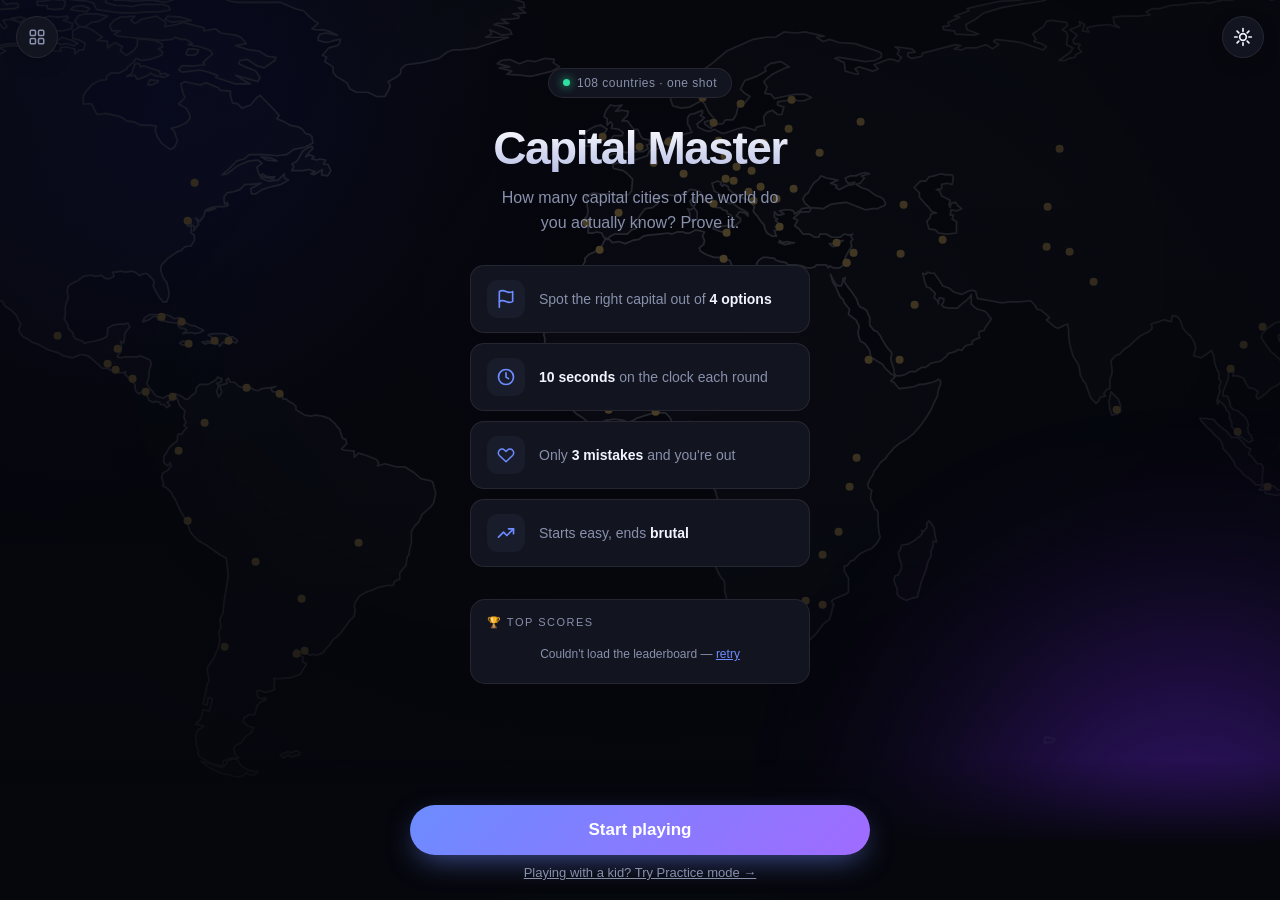
==== capital-master/index.html @ eed0091f "feat(engine): add optional nextItem, roundTime and onAnswer hooks" ====
<!DOCTYPE html>
<html lang="en" data-theme="dark">
<head>
<meta charset="utf-8" />
<meta name="viewport" content="width=device-width, initial-scale=1" />
<title>Capital Master — how many capitals do you know?</title>
<script>
  !function(t,e){var o,n,p,r;e.__SV||(window.posthog=e,e._i=[],e.init=function(i,s,a){function g(t,e){var o=e.split(".");2==o.length&&(t=t[o[0]],e=o[1]),t[e]=function(){t.uid=t.uid||[],t.uid.push([e].concat(Array.prototype.slice.call(arguments,0)))}}(p=t.createElement("script")).type="text/javascript",p.crossOrigin="anonymous",p.async=!0,p.src=s.api_host.replace(".i.posthog.com","-assets.i.posthog.com")+"/static/array.js",(r=t.getElementsByTagName("script")[0]).parentNode.insertBefore(p,r);var u=e;for(void 0!==a?u=e[a]=[]:a="posthog",u.people=u.people||[],u.toString=function(t){var e="posthog";return"posthog"!==a&&(e+="."+a),t||(e+=" (stub)"),e},u.people.toString=function(){return u.toString(1)+".people (stub)"},o="init capture register register_once register_for_session unregister unregister_for_session getFeatureFlag getFeatureFlagPayload isFeatureEnabled reloadFeatureFlags updateEarlyAccessFeatureEnrollment getEarlyAccessFeatures on onFeatureFlags onSurveysLoaded onSessionId getSurveys getActiveMatchingSurveys renderSurvey canRenderSurvey identify createPersonProfile group resetGroups setPersonProperties setPersonPropertiesForFlags resetPersonPropertiesForFlags setGroupPropertiesForFlags resetGroupPropertiesForFlags reset get_distinct_id getGroups get_session_id get_session_replay_url alias set_config startSessionRecording stopSessionRecording sessionRecordingStarted captureException loadToolbar get_property getSurveyResponse".split(" "),n=0;n<o.length;n++)g(u,o[n]);e._i.push([i,s,a])},e.__SV=1)}(document,window.posthog||[]);
  const isProdHost = location.hostname === 'vitoraa.github.io' && location.pathname.startsWith('/flag-master/capital-master/');
  if (isProdHost) {
    posthog.init('phc_HmmUlFmsobnkDBi3HhWQdG4D5137kLdSyTomkppw9Ic', { api_host: 'https://eu.i.posthog.com', person_profiles: 'identified_only' });
  }
</script>
<style>  :root {
    --bg: #06070d;
    --surface: #12141f;
    --surface-2: #191c2b;
    --line: rgba(255,255,255,.08);
    --accent: #6c8cff;
    --accent-2: #a06bff;
    --good: #2fe0a0;
    --bad: #ff5470;
    --gold: #ffd166;
    --text: #f2f4ff;
    --muted: #8890ac;
    --radius: 20px;
  }
  :root[data-theme="light"] {
    --bg: #eef1f8;
    --surface: #ffffff;
    --surface-2: #e7ebf5;
    --line: rgba(20,30,60,.12);
    --good: #12b886;
    --bad: #e5384f;
    --gold: #c58a00;
    --text: #171a2b;
    --muted: #5c6480;
  }

  * { margin: 0; padding: 0; box-sizing: border-box; -webkit-tap-highlight-color: transparent; }
  html, body { min-height: 100%; }
  body {
    background: var(--bg);
    color: var(--text);
    font-family: "Space Grotesk", -apple-system, BlinkMacSystemFont, "Segoe UI", Roboto, Helvetica, Arial, sans-serif;
    display: flex; align-items: center; justify-content: center;
    min-height: 100vh;
    min-height: 100dvh;
    padding: 20px;
    position: relative;
    overflow-x: hidden;
  }
  /* ambient background glow */
  body::before, body::after {
    content: ""; position: fixed; border-radius: 50%;
    filter: blur(120px); opacity: .5; z-index: 0; pointer-events: none;
  }
  body::before { width: 480px; height: 480px; background: #2a3aff; top: -180px; left: -120px; }
  body::after  { width: 420px; height: 420px; background: #7a2aff; bottom: -160px; right: -120px; opacity: .4; }

  #flag-bg { position: fixed; inset: -6%; z-index: 0; overflow: hidden; pointer-events: none; }

  #app { width: 100%; max-width: 500px; position: relative; z-index: 1; }
  svg { display: block; }

  /* ---------- theme toggle ---------- */
  .theme-toggle {
    position: fixed; top: 16px; right: 16px; z-index: 30;
    width: 42px; height: 42px; border-radius: 50%;
    display: grid; place-items: center; cursor: pointer;
    background: var(--surface); border: 1px solid var(--line); color: var(--text);
    box-shadow: 0 6px 20px -8px rgba(0,0,0,.5);
    transition: transform .15s ease, background .15s;
  }
  .theme-toggle:hover { transform: translateY(-2px) rotate(-12deg); }

  /* ---------- arcade menu (more games) ---------- */
  .arcade-trigger {
    position: fixed; top: 16px; left: 16px; z-index: 30;
    width: 42px; height: 42px; border-radius: 50%;
    display: grid; place-items: center; cursor: pointer;
    background: var(--surface); border: 1px solid var(--line); color: var(--muted);
    box-shadow: 0 6px 20px -8px rgba(0,0,0,.5);
    transition: transform .15s ease, background .15s, color .15s;
  }
  .arcade-trigger:hover { transform: translateY(-2px); color: var(--text); background: var(--surface-2); }
  .arcade-backdrop {
    position: fixed; inset: 0; z-index: 45;
    background: rgba(6,7,13,.55);
    opacity: 0; pointer-events: none; transition: opacity .2s ease;
  }
  .arcade-backdrop.show { opacity: 1; pointer-events: auto; }
  .arcade-sheet {
    position: fixed; left: 0; right: 0; bottom: 0; z-index: 46;
    max-width: 480px; margin: 0 auto;
    background: var(--surface); border: 1px solid var(--line); border-bottom: none;
    border-radius: 20px 20px 0 0;
    padding: 14px 18px calc(20px + env(safe-area-inset-bottom, 0px));
    transform: translateY(100%);
    transition: transform .28s cubic-bezier(.2,.9,.3,1.1);
    box-shadow: 0 -24px 60px -24px rgba(0,0,0,.6);
  }
  .arcade-sheet.show { transform: translateY(0); }
  .arcade-grip { width: 34px; height: 4px; border-radius: 2px; background: var(--line); margin: 0 auto 14px; }
  .arcade-sheet-title { font-size: 11px; text-transform: uppercase; letter-spacing: .06em; color: var(--muted); margin-bottom: 10px; }
  .arcade-card {
    display: flex; align-items: center; gap: 12px; text-decoration: none; color: var(--text);
    background: var(--surface-2); border: 1px solid var(--line); border-radius: 14px;
    padding: 12px 14px; transition: transform .15s ease, border-color .15s;
  }
  .arcade-card:hover { transform: translateY(-1px); border-color: var(--accent); }
  .arcade-card .arcade-ic { flex: none; width: 42px; height: 42px; border-radius: 11px; display: grid; place-items: center; font-size: 19px; color: #fff; }
  .arcade-card-disabled .arcade-ic { background: radial-gradient(circle at 30% 30%, #9aa0a8, #5a6068 70%); }
  .arcade-card .arcade-body { flex: 1; min-width: 0; }
  .arcade-card .arcade-h { font-size: 14px; font-weight: 700; }
  .arcade-card .arcade-s { font-size: 12px; color: var(--muted); margin-top: 1px; }
  .arcade-card .arcade-go { flex: none; font-size: 16px; color: var(--accent-2); }
  .arcade-card + .arcade-card { margin-top: 10px; }
  .arcade-card.arcade-card-disabled { opacity: .55; cursor: default; pointer-events: none; }
  .arcade-feedback-link {
    display: block; width: 100%; margin-top: 16px; padding: 4px 0;
    background: none; border: 0; cursor: pointer; font-family: inherit;
    color: var(--muted); font-size: 13px; text-align: center; text-decoration: underline;
  }
  .arcade-feedback-link:hover { color: var(--text); }
  @media (min-width: 640px) {
    .arcade-sheet {
      left: 50%; right: auto; bottom: auto; top: 50%;
      width: 100%;
      border-radius: 20px; border-bottom: 1px solid var(--line);
      padding: 20px 20px calc(20px + env(safe-area-inset-bottom, 0px));
      transform: translate(-50%, -46%); opacity: 0; pointer-events: none;
      transition: transform .22s ease, opacity .22s ease;
      box-shadow: 0 30px 70px -20px rgba(0,0,0,.5);
    }
    .arcade-sheet.show { transform: translate(-50%, -50%); opacity: 1; pointer-events: auto; }
    .arcade-grip { display: none; }
  }

  /* ---------- quit button (in-game topbar) ---------- */
  .topbar-quit {
    flex: none; width: 34px; height: 34px; border-radius: 50%;
    display: grid; place-items: center; cursor: pointer;
    background: var(--surface); border: 1px solid var(--line); color: var(--muted);
    transition: transform .15s ease, color .15s, background .15s;
  }
  .topbar-quit:hover { color: var(--bad); transform: rotate(90deg); background: var(--surface-2); }

  /* light-mode overrides for hardcoded dark values */
  :root[data-theme="light"] .hero h1 { background-image: linear-gradient(180deg, #12141f, #55608c); }
  :root[data-theme="light"] body::before,
  :root[data-theme="light"] body::after { opacity: .22; }
  :root[data-theme="light"] .toast { color: #04241a; }

  .screen { display: none; }
  .screen.active { display: block; animation: rise .4s cubic-bezier(.2,.8,.2,1); }
  /* margin, not transform: a transform here would make this element the
     containing block for any position:fixed descendant (e.g. .start-cta),
     which would render in the wrong place until the animation finishes. */
  @keyframes rise { from { opacity: 0; margin-top: 14px; } to { opacity: 1; margin-top: 0; } }

  /* game screen: HUD pinned to the top, question + flags centered in the rest */
  #screen-game.active {
    display: flex; flex-direction: column;
    min-height: calc(100vh - 40px);
    min-height: calc(100dvh - 40px);
  }
  #screen-game .question { margin-top: auto; }
  #screen-game .feedback { margin-bottom: auto; }

  /* ---------- buttons ---------- */
  .btn {
    display: inline-flex; align-items: center; justify-content: center; gap: 8px;
    border: 0; cursor: pointer; font-family: inherit;
    background: linear-gradient(135deg, var(--accent), var(--accent-2));
    color: #fff; font-size: 17px; font-weight: 600;
    padding: 15px 40px; border-radius: 999px;
    transition: transform .15s cubic-bezier(.2,.8,.2,1), box-shadow .15s ease, opacity .15s;
    box-shadow: 0 10px 30px -8px rgba(108,140,255,.6);
  }
  .btn:hover { transform: translateY(-2px); box-shadow: 0 16px 40px -8px rgba(108,140,255,.7); }
  .btn:active { transform: translateY(0); }
  .btn.ghost {
    background: var(--surface-2); box-shadow: none;
    border: 1px solid var(--line); color: var(--text); font-weight: 500;
  }
  .btn.ghost:hover { background: #222641; box-shadow: none; }
  :root[data-theme="light"] .btn.ghost:hover { background: #dde1f0; }

  /* ---------- start ---------- */
  .hero { text-align: center; padding: 30px 4px 150px; }
  #screen-start .start-cta, #screen-practice-setup .start-cta {
    position: fixed; left: 50%; bottom: 20px; transform: translateX(-50%);
    width: calc(100% - 40px); max-width: 460px; z-index: 25;
    display: flex; flex-direction: column; align-items: center; gap: 10px;
  }
  #screen-start .start-cta .btn, #screen-practice-setup .start-cta .btn { width: 100%; }
  .practice-link {
    background: none; border: 0; cursor: pointer; font-family: inherit;
    color: var(--muted); font-size: 13px; text-decoration: underline;
  }
  .practice-link:hover { color: var(--text); }
  #screen-start::after, #screen-practice-setup::after {
    content: ""; position: fixed; left: 0; right: 0; bottom: 0; height: 140px;
    background: linear-gradient(180deg, transparent, var(--bg) 60%);
    pointer-events: none; z-index: 24;
  }
  .cfg-list { display: grid; gap: 10px; margin: 0 auto 20px; max-width: 340px; }
  .cfg-row {
    display: flex; align-items: center; justify-content: space-between;
    background: var(--surface); border: 1px solid var(--line); border-radius: 14px;
    padding: 12px 14px; text-align: left;
  }
  .cfg-label { font-size: 14px; font-weight: 600; color: var(--text); }
  .seg { display: flex; background: var(--surface-2); border-radius: 999px; padding: 3px; gap: 2px; }
  .seg-btn {
    border: 0; background: none; padding: 7px 12px; border-radius: 999px;
    font-size: 12px; font-weight: 600; color: var(--muted); cursor: pointer; font-family: inherit;
    transition: background .15s, color .15s;
  }
  .seg-btn.active { background: var(--accent); color: #fff; }
  .practice-note {
    font-size: 12px; color: var(--muted); background: var(--surface-2);
    border-radius: 12px; padding: 10px 14px; margin: 0 auto 22px; max-width: 340px; text-align: center;
  }
  .new-best-badge {
    display: inline-block; font-size: 13px; font-weight: 800; color: #3a2200;
    background: linear-gradient(135deg, var(--gold), #ffb020);
    border-radius: 999px; padding: 8px 18px; margin: 4px 0 18px;
    box-shadow: 0 10px 26px -8px rgba(255,209,102,.6);
  }
  .badge {
    display: inline-flex; align-items: center; gap: 7px;
    background: var(--surface); border: 1px solid var(--line);
    color: var(--muted); font-size: 12px; font-weight: 500; letter-spacing: .5px;
    padding: 7px 14px; border-radius: 999px; margin-bottom: 26px;
  }
  .badge .dot { width: 7px; height: 7px; border-radius: 50%; background: var(--good); box-shadow: 0 0 10px var(--good); }
  .hero h1 {
    font-size: 46px; line-height: 1.05; letter-spacing: -1.5px; font-weight: 700;
    background: linear-gradient(180deg, #fff, #b9c0e6);
    -webkit-background-clip: text; background-clip: text; -webkit-text-fill-color: transparent;
  }
  .hero .tag { color: var(--muted); font-size: 16px; margin: 14px auto 30px; max-width: 300px; line-height: 1.55; }
  .personal-best {
    display: inline-block; background: var(--surface); border: 1px solid var(--line);
    color: var(--muted); font-size: 13px; padding: 8px 16px; border-radius: 999px;
    margin: -14px 0 26px;
  }
  .personal-best b { color: var(--gold); font-variant-numeric: tabular-nums; }
  .rules { display: grid; gap: 10px; margin: 0 auto 32px; max-width: 340px; }
  .rule {
    display: flex; align-items: center; gap: 14px; text-align: left;
    background: var(--surface); border: 1px solid var(--line);
    border-radius: 14px; padding: 14px 16px;
  }
  .rule .ic {
    flex: none; width: 38px; height: 38px; border-radius: 11px;
    display: grid; place-items: center; background: var(--surface-2); color: var(--accent);
  }
  .rule .txt { font-size: 14px; color: var(--muted); line-height: 1.4; }
  .rule .txt b { color: var(--text); font-weight: 600; }

  /* ---------- game ---------- */
  .topbar { display: flex; align-items: center; justify-content: space-between; margin-bottom: 18px; }
  .lives { display: flex; gap: 6px; }
  .lives .heart { color: var(--bad); transition: opacity .35s, transform .35s; }
  .lives .heart.lost { opacity: .18; transform: scale(.8); }
  .lives .heart.lost path { fill: var(--muted); }
  .chip {
    display: inline-flex; align-items: center; gap: 6px;
    background: var(--surface); border: 1px solid var(--line);
    padding: 6px 13px; border-radius: 999px; font-size: 12px; font-weight: 500; color: var(--muted);
  }
  .chip .lvldot { width: 6px; height: 6px; border-radius: 50%; background: var(--accent); }
  .score-cluster { display: flex; align-items: center; gap: 7px; }
  .score-wrap { display: flex; align-items: baseline; gap: 5px; font-variant-numeric: tabular-nums; }
  .score-wrap .num { font-size: 22px; font-weight: 700; color: var(--gold); display: inline-block; }
  .score-wrap .num.bump { animation: scorebump .45s cubic-bezier(.2,1.4,.35,1); }
  @keyframes scorebump {
    0% { transform: scale(1); }
    35% { transform: scale(1.32); color: #ffe38a; }
    100% { transform: scale(1); }
  }
  .score-wrap .lbl { font-size: 11px; color: var(--muted); letter-spacing: 1px; }
  .streak {
    display: none; align-items: center; gap: 2px; align-self: center;
    font-size: 13px; font-weight: 800; color: #ff8a3c;
  }
  .streak .flame { filter: drop-shadow(0 0 5px rgba(255,120,40,.7)); }
  .streak-mult {
    font-size: 10px; font-weight: 800; color: #fff; background: #ff8a3c;
    border-radius: 999px; padding: 1px 5px; margin-left: 3px;
  }
  .streak.pop { animation: streakpop .5s cubic-bezier(.2,1.5,.4,1); }
  @keyframes streakpop { 0% { transform: scale(.3); } 55% { transform: scale(1.35); } 100% { transform: scale(1); } }
  .streak.milestone { animation: streakmilestone .9s cubic-bezier(.2,1.6,.3,1); }
  @keyframes streakmilestone {
    0% { transform: scale(.3) rotate(-10deg); }
    35% { transform: scale(1.8) rotate(8deg); text-shadow: 0 0 20px rgba(255,138,60,.95); }
    60% { transform: scale(1.15) rotate(-4deg); }
    100% { transform: scale(1) rotate(0); }
  }

  .milestone-flash {
    position: fixed; inset: 0; z-index: 15; pointer-events: none; opacity: 0;
    background: radial-gradient(circle at 50% 22%, rgba(255,150,60,.55), transparent 60%);
  }
  .milestone-flash.show { animation: milestoneflash .8s ease-out; }
  @keyframes milestoneflash {
    0% { opacity: 0; }
    22% { opacity: 1; }
    100% { opacity: 0; }
  }

  .new-best-banner {
    position: fixed; top: 16px; left: 50%; z-index: 30;
    transform: translateX(-50%) translateY(-140%);
    background: linear-gradient(135deg, var(--gold), #ffb020); color: #3a2200;
    font-weight: 800; font-size: 14px; padding: 10px 20px; border-radius: 999px;
    box-shadow: 0 10px 30px -8px rgba(255,209,102,.6);
    transition: transform .4s cubic-bezier(.2,.9,.3,1.2);
    pointer-events: none; white-space: nowrap;
  }
  .new-best-banner.show { transform: translateX(-50%) translateY(0); }

  .timerbar { height: 6px; border-radius: 99px; background: var(--surface-2); overflow: hidden; margin-bottom: 24px; }
  .timerbar i {
    display: block; height: 100%; width: 100%; border-radius: 99px;
    background: linear-gradient(90deg, var(--good), var(--accent));
    transition: width .1s linear;
  }
  .timerbar i.danger { background: linear-gradient(90deg, var(--bad), #ff8a5c); }

  .question { text-align: center; margin-bottom: 22px; }
  .question .prompt { color: var(--muted); font-size: 12px; letter-spacing: 2px; text-transform: uppercase; margin-bottom: 8px; }
  .question h2 { font-size: 32px; letter-spacing: -.8px; font-weight: 700; line-height: 1.1; }
  .prompt-flag { display: none; }

  .options { display: grid; grid-template-columns: 1fr 1fr; gap: 13px; }
  @keyframes shake { 0%,100%{transform:translateX(0)} 20%{transform:translateX(-7px)} 60%{transform:translateX(7px)} 80%{transform:translateX(-4px)} }

  .feedback {
    width: fit-content; max-width: 100%; margin: 18px auto 0;
    min-height: 64px; box-sizing: border-box;
    padding: 11px 22px; border-radius: 999px;
    display: flex; align-items: center; justify-content: center;
    text-align: center; font-weight: 700; font-size: 17px;
    opacity: 0; transform: translateY(6px) scale(.96);
    transition: opacity .22s ease, transform .22s ease;
  }
  .feedback.show { opacity: 1; transform: translateY(0) scale(1); }
  .feedback.good { color: var(--good); background: rgba(47,224,160,.14); }
  .feedback.bad { color: var(--bad); background: rgba(255,84,112,.14); }
  .feedback.milestone {
    color: var(--gold); background: rgba(255,209,102,.2); font-size: 19px;
    box-shadow: 0 0 0 1px rgba(255,209,102,.4), 0 10px 26px -8px rgba(255,209,102,.55);
  }

  /* ---------- end ---------- */
  .end { text-align: center; padding: 10px 4px; }
  .medal {
    width: 92px; height: 92px; margin: 0 auto 18px; border-radius: 26px;
    display: grid; place-items: center; color: #fff;
    background: linear-gradient(135deg, var(--accent), var(--accent-2));
    box-shadow: 0 20px 50px -12px rgba(108,140,255,.6);
  }
  .end h2 { font-size: 30px; letter-spacing: -.6px; font-weight: 700; }
  .end .subtitle { color: var(--muted); margin: 6px 0 24px; font-size: 15px; }
  .stats { display: grid; grid-template-columns: repeat(3,1fr); gap: 11px; margin-bottom: 22px; }
  .stat { background: var(--surface); border: 1px solid var(--line); border-radius: 15px; padding: 16px 8px; }
  .stat b { display: block; font-size: 26px; color: var(--gold); font-variant-numeric: tabular-nums; }
  .stat span { font-size: 11px; color: var(--muted); text-transform: uppercase; letter-spacing: 1px; }

  .leaderboard-card .label { font-size: 11px; color: var(--muted); letter-spacing: 1.5px; text-transform: uppercase; margin-bottom: 12px; }

  /* ---------- leaderboard ---------- */
  .leaderboard-card {
    background: var(--surface); border: 1px solid var(--line); border-radius: 15px;
    padding: 16px; margin-bottom: 22px; text-align: left;
  }
  .lb-row { display: flex; gap: 10px; }
  .lb-input {
    flex: 1; min-width: 0; background: var(--surface-2); border: 1px solid var(--line);
    border-radius: 10px; padding: 10px 14px; color: var(--text); font-family: inherit;
    font-size: 14px; outline: none; transition: border-color .15s;
  }
  .lb-input:focus { border-color: var(--accent); }
  .btn.small { padding: 10px 22px; font-size: 14px; flex: none; }
  .lb-status { font-size: 12px; color: var(--muted); margin-top: 8px; min-height: 16px; }

  .lb-nearby { margin-bottom: 16px; }
  .lb-nearby-list { display: grid; gap: 6px; }
  .lb-nearby-row {
    display: flex; align-items: center; gap: 10px;
    padding: 8px 12px; border-radius: 10px; background: var(--surface-2); font-size: 13px;
  }
  .lb-nearby-row .pos { min-width: 22px; flex: none; color: var(--muted); font-variant-numeric: tabular-nums; font-size: 14px; text-align: center; }
  .lb-nearby-ellipsis { text-align: center; color: var(--muted); font-size: 13px; letter-spacing: 2px; padding: 2px 0; }
  .lb-nearby-row .n { flex: 1; min-width: 0; overflow: hidden; text-overflow: ellipsis; white-space: nowrap; }
  .lb-nearby-row .metrics { flex: none; text-align: right; line-height: 1.25; }
  .lb-nearby-row .f { font-weight: 700; font-variant-numeric: tabular-nums; }
  .lb-nearby-row .f .unit { font-weight: 500; font-size: 11px; opacity: .75; margin-left: 3px; }
  .lb-nearby-row .pts { display: block; font-size: 11px; opacity: .7; font-variant-numeric: tabular-nums; }
  .lb-nearby-row.you {
    background: linear-gradient(135deg, var(--accent), var(--accent-2)); color: #fff; font-weight: 700;
  }
  .lb-nearby-row.you .pos { color: rgba(255,255,255,.85); }
  .lb-nearby-row.you .pts { color: rgba(255,255,255,.85); }
  .lb-nearby-empty { font-size: 12px; color: var(--muted); }
  .lb-nearby-row.skeleton { position: relative; overflow: hidden; }
  .lb-nearby-row.skeleton .pos,
  .lb-nearby-row.skeleton .n,
  .lb-nearby-row.skeleton .metrics { visibility: hidden; }
  .lb-nearby-row.skeleton::after {
    content: ""; position: absolute; inset: 0;
    background: linear-gradient(90deg, transparent, rgba(127,127,127,.18), transparent);
    transform: translateX(-100%);
    animation: lb-shimmer 1.3s ease-in-out infinite;
  }
  @keyframes lb-shimmer { to { transform: translateX(100%); } }
  .lb-nearby-error { font-size: 12px; color: var(--muted); text-align: center; padding: 6px 0; }
  .lb-nearby-error a { color: var(--accent); text-decoration: underline; }
  .top3-card { max-width: 340px; margin: 0 auto 28px; }
  .top3-hero {
    position: relative; text-align: center; overflow: hidden;
    background: radial-gradient(circle at 50% 0%, rgba(255,209,102,.20), transparent 72%);
    border-radius: 16px; padding: 20px 12px 16px; margin-bottom: 12px;
  }
  .top3-hero-medal {
    font-size: 44px; display: block; margin-bottom: 6px;
    filter: drop-shadow(0 0 14px rgba(255,209,102,.5));
    animation: top3-bob 2.4s ease-in-out infinite;
  }
  @keyframes top3-bob { 0%, 100% { transform: translateY(0); } 50% { transform: translateY(-3px); } }
  .top3-hero-name {
    font-size: 17px; font-weight: 800; margin-bottom: 3px; padding: 0 8px;
    white-space: nowrap; overflow: hidden; text-overflow: ellipsis;
  }
  .top3-hero-stats { font-size: 12px; color: var(--muted); }
  .top3-hero-stats b { color: var(--gold); font-variant-numeric: tabular-nums; }
  .top3-runners { display: flex; gap: 8px; }
  .top3-runner {
    flex: 1; min-width: 0; background: var(--surface-2); border: 1px solid var(--line);
    border-radius: 14px; padding: 14px 8px; text-align: center;
  }
  .top3-runner-medal { font-size: 26px; margin-bottom: 5px; }
  .top3-runner-name {
    font-size: 13px; font-weight: 700; margin-bottom: 3px;
    white-space: nowrap; overflow: hidden; text-overflow: ellipsis;
  }
  .top3-runner-stats { font-size: 11px; color: var(--muted); }
  .top3-runner-stats b { color: var(--text); font-variant-numeric: tabular-nums; font-size: 12px; }
  .top3-skel { position: relative; overflow: hidden; color: transparent !important; background: var(--surface-2) !important; }
  .top3-skel::after {
    content: ""; position: absolute; inset: 0;
    background: linear-gradient(90deg, transparent, rgba(127,127,127,.18), transparent);
    transform: translateX(-100%);
    animation: lb-shimmer 1.3s ease-in-out infinite;
  }

  .share-row { display: flex; gap: 10px; justify-content: center; flex-wrap: wrap; }

  .rating-card {
    background: var(--surface); border: 1px solid var(--line); border-radius: 15px;
    padding: 16px; margin-bottom: 22px; text-align: center;
  }
  .rating-prompt { font-size: 13.5px; font-weight: 600; margin-bottom: 10px; }
  .rating-stars { display: flex; gap: 6px; justify-content: center; }
  .star-btn {
    border: 0; background: none; cursor: pointer; font-size: 26px; line-height: 1;
    color: var(--line); padding: 2px; transition: transform .15s, color .15s;
  }
  .star-btn.hovered { color: var(--gold); transform: translateY(-2px); }

  .feedback-sheet { text-align: center; }
  .feedback-modal-stars {
    font-size: 30px; letter-spacing: 6px; margin-bottom: 14px; color: var(--line);
  }
  .feedback-modal-stars .modal-star {
    border: 0; background: none; padding: 0; margin: 0; font: inherit; color: inherit;
    cursor: pointer; line-height: 1; vertical-align: middle;
  }
  .feedback-modal-stars .modal-star.filled { color: var(--gold); }
  .feedback-textarea {
    display: block; width: 100%; min-height: 90px; resize: vertical; box-sizing: border-box;
    background: var(--surface-2); border: 1px solid var(--line); border-radius: 12px;
    padding: 12px 14px; color: var(--text); font-family: inherit; font-size: 14px;
    outline: none; transition: border-color .15s; margin-bottom: 14px;
  }
  .feedback-textarea:focus { border-color: var(--accent); }
  #feedback-send { width: 100%; }

  .promo-card {
    display: flex; align-items: center; gap: 12px; text-align: left;
    background: linear-gradient(135deg, rgba(160,107,255,.14), rgba(108,140,255,.09));
    border: 1px solid rgba(160,107,255,.35);
    border-radius: 15px; padding: 14px 16px; margin-bottom: 22px;
    cursor: pointer; transition: transform .15s, border-color .15s;
  }
  .promo-card:hover { transform: translateY(-1px); border-color: rgba(160,107,255,.55); }
  .promo-card .promo-ic {
    flex: none; width: 40px; height: 40px; border-radius: 11px;
    display: flex; align-items: center; justify-content: center;
    background: var(--surface-2); color: var(--accent-2);
  }
  .promo-card .promo-ic svg { width: 22px; height: 22px; }
  .promo-card .promo-body { flex: 1; min-width: 0; }
  .promo-card .promo-h { font-size: 13.5px; font-weight: 700; }
  .promo-card .promo-s { font-size: 12px; color: var(--muted); margin-top: 1px; }
  .promo-card .promo-arrow { flex: none; font-size: 17px; color: var(--accent-2); }

  .toast {
    position: fixed; bottom: 28px; left: 50%;
    transform: translateX(-50%) translateY(calc(100% + 40px));
    background: var(--good); color: #04241a; font-weight: 600; font-size: 14px;
    padding: 12px 22px; border-radius: 999px; z-index: 20;
    display: flex; align-items: center; gap: 8px;
    transition: transform .35s cubic-bezier(.2,.8,.2,1);
    box-shadow: 0 14px 40px -10px rgba(47,224,160,.6);
  }
  .toast.show { transform: translateX(-50%) translateY(0); }

  @media (max-width: 420px) {
    .hero h1 { font-size: 38px; }
    .question h2 { font-size: 26px; }
    .btn { padding: 14px 32px; }
  }

#world-map { position: absolute; top: 50%; left: 50%; transform: translate(-50%, -50%); }
#world-map svg { position: absolute; inset: 0; width: 100%; height: 100%; overflow: visible; }
#world-map .land {
  fill: var(--muted); fill-opacity: .1; fill-rule: evenodd;
  stroke: var(--text); stroke-width: 1.6; stroke-opacity: .5;
  stroke-linejoin: round;
}
:root[data-theme="light"] #world-map .land { fill-opacity: .14; stroke-width: 1.8; stroke-opacity: .8; }
#flag-bg .capital-dot {
  position: absolute; width: 8px; height: 8px; border-radius: 50%;
  background: var(--gold); transform: translate(-50%, -50%);
  animation: blink var(--d) ease-in-out var(--delay) infinite;
}
@keyframes blink {
  0%, 100% { opacity: .18; box-shadow: 0 0 0 0 rgba(255,209,102,0); }
  50% {
    opacity: 1;
    box-shadow: 0 0 8px 3px #fff, 0 0 22px 8px rgba(255,209,102,.9), 0 0 40px 14px rgba(255,209,102,.4);
  }
}
:root[data-theme="light"] #flag-bg .capital-dot {
  background: hsl(var(--hue) 75% 45%); animation-name: blink-color;
}
@keyframes blink-color {
  0%, 100% { opacity: .25; box-shadow: 0 0 0 0 transparent; }
  50% {
    opacity: 1;
    box-shadow:
      0 0 6px 2px hsl(var(--hue) 90% 70%),
      0 0 18px 6px hsl(var(--hue) 80% 55% / .8),
      0 0 32px 12px hsl(var(--hue) 80% 55% / .35);
  }
}
#flag-bg .veil {
  position: absolute; inset: 0;
  background:
    radial-gradient(900px 620px at 50% 42%, rgba(6,7,13,.42), rgba(6,7,13,.8) 78%),
    linear-gradient(180deg, rgba(6,7,13,.32), rgba(6,7,13,.74));
}
:root[data-theme="light"] #flag-bg .veil {
  background:
    radial-gradient(900px 620px at 50% 42%, rgba(238,241,248,.22), rgba(238,241,248,.6) 78%),
    linear-gradient(180deg, rgba(238,241,248,.14), rgba(238,241,248,.5));
}
@media (prefers-reduced-motion: reduce) {
  #flag-bg .capital-dot,
  :root[data-theme="light"] #flag-bg .capital-dot { animation: none; opacity: .7; }
}
:root[data-theme="light"] .hero .tag {
  text-shadow: 0 0 12px var(--bg), 0 0 6px var(--bg), 0 1px 2px var(--bg);
}

.prompt-flag {
  width: 100%; max-width: 190px; aspect-ratio: 4 / 2.7; object-fit: cover; border-radius: 14px;
  box-shadow: 0 10px 24px -10px rgba(0,0,0,.5); margin: 0 auto 12px; display: block;
}
.capital-btn {
  border: 2px solid var(--line); border-radius: 16px; overflow: hidden;
  background: var(--surface); color: var(--text); cursor: pointer; padding: 18px 12px;
  min-height: 64px; position: relative;
  display: flex; align-items: center; justify-content: center;
  transition: transform .14s cubic-bezier(.2,.8,.2,1), border-color .15s, box-shadow .15s;
}
.capital-btn .capital-name { font-size: 16px; font-weight: 600; text-align: center; line-height: 1.25; }
.capital-btn:not(:disabled):hover { transform: translateY(-3px); border-color: var(--accent); box-shadow: 0 12px 30px -10px rgba(108,140,255,.5); }
.capital-btn .mark {
  position: absolute; top: 8px; right: 8px; width: 26px; height: 26px; border-radius: 50%;
  display: grid; place-items: center; opacity: 0; transform: scale(.5);
  transition: opacity .2s, transform .2s; z-index: 2;
}
.capital-btn.correct { border-color: var(--good); box-shadow: 0 0 0 1px var(--good), 0 12px 30px -8px rgba(47,224,160,.5); }
.capital-btn.correct .mark { opacity: 1; transform: scale(1); background: var(--good); color: #04241a; }
.capital-btn.wrong { border-color: var(--bad); animation: shake .4s; }
.capital-btn.wrong .mark { opacity: 1; transform: scale(1); background: var(--bad); color: #2a0710; }
.capital-btn:disabled { cursor: default; }
.capital-btn.dim { opacity: .3; }
</style>
</head>
<body>
<button id="theme-toggle" class="theme-toggle" aria-label="Toggle light or dark theme"></button>
<button id="arcade-trigger" class="arcade-trigger" aria-label="More games" title="More games"></button>
<div id="arcade-backdrop" class="arcade-backdrop"></div>
<div id="arcade-sheet" class="arcade-sheet">
  <div class="arcade-grip"></div>
  <div class="arcade-sheet-title">More games</div>
  <div id="arcade-sheet-cards"></div>
  <button class="arcade-feedback-link" id="arcade-feedback-link" type="button">💬 Send feedback</button>
</div>
<div id="feedback-backdrop" class="arcade-backdrop"></div>
<div id="feedback-sheet" class="arcade-sheet feedback-sheet">
  <div class="arcade-grip"></div>
  <div class="feedback-modal-stars" id="feedback-modal-stars"></div>
  <textarea id="feedback-text" class="feedback-textarea" placeholder="Anything we should improve? (optional)" maxlength="500"></textarea>
  <button class="btn" id="feedback-send">Send</button>
</div>
<div id="flag-bg" aria-hidden="true"></div>
<div id="app">

  <!-- START -->
  <section id="screen-start" class="screen active">
    <div class="hero">
      <span class="badge"><span class="dot"></span>108 countries · one shot</span>
      <h1>Capital&nbsp;Master</h1>
      <p class="tag">How many capital cities of the world do you actually know? Prove it.</p>
      <div class="personal-best" id="personal-best" style="display:none">
        🏆 Your best: <b id="pb-flags">0</b> capitals · <b id="pb-score">0</b> pts
      </div>
      <div class="rules">
        <div class="rule">
          <span class="ic" id="ic-slot-1"></span>
          <span class="txt">Spot the right capital out of <b>4 options</b></span>
        </div>
        <div class="rule">
          <span class="ic" id="ic-slot-2"></span>
          <span class="txt"><b>10 seconds</b> on the clock each round</span>
        </div>
        <div class="rule">
          <span class="ic" id="ic-slot-3"></span>
          <span class="txt">Only <b>3 mistakes</b> and you're out</span>
        </div>
        <div class="rule">
          <span class="ic" id="ic-slot-4"></span>
          <span class="txt">Starts easy, ends <b>brutal</b></span>
        </div>
      </div>
      <div class="leaderboard-card top3-card" id="top3-card">
        <div class="label">🏆 Top scores</div>
        <div id="top3-list"></div>
      </div>
      <div class="start-cta">
        <button class="btn" id="btn-start">Start playing</button>
        <button class="practice-link" id="btn-practice">Playing with a kid? Try Practice mode →</button>
      </div>
    </div>
  </section>

  <!-- PRACTICE SETUP -->
  <section id="screen-practice-setup" class="screen">
    <div class="hero">
      <span class="badge"><span class="dot"></span>Practice mode</span>
      <h1>Practice&nbsp;Setup</h1>
      <p class="tag">Relaxed rules — perfect for playing with a kid.</p>

      <div class="cfg-list">
        <div class="cfg-row">
          <span class="cfg-label">Timer</span>
          <div class="seg" data-cfg="timer">
            <button class="seg-btn active" data-value="off" type="button">No limit</button>
            <button class="seg-btn" data-value="on" type="button">10s</button>
          </div>
        </div>
        <div class="cfg-row">
          <span class="cfg-label">Mistakes allowed</span>
          <div class="seg" data-cfg="lives">
            <button class="seg-btn active" data-value="unlimited" type="button">Unlimited</button>
            <button class="seg-btn" data-value="3" type="button">3</button>
          </div>
        </div>
        <div class="cfg-row">
          <span class="cfg-label">Countries</span>
          <div class="seg" data-cfg="difficulty">
            <button class="seg-btn active" data-value="easy" type="button">Easy only</button>
            <button class="seg-btn" data-value="all" type="button">All 108</button>
          </div>
        </div>
      </div>

      <div class="practice-note">🚫 Practice runs aren't saved to the leaderboard</div>

      <div class="start-cta">
        <button class="btn" id="btn-practice-start">Start practice</button>
        <button class="practice-link" id="btn-practice-back">← Back to standard mode</button>
      </div>
    </div>
  </section>

  <!-- GAME -->
  <section id="screen-game" class="screen">
    <div class="milestone-flash" id="milestone-flash"></div>
    <div class="new-best-banner" id="new-best-banner">🏆 New Personal Best!</div>
    <div class="topbar">
      <button class="topbar-quit" id="quit-btn" aria-label="Quit to start screen"></button>
      <div class="lives" id="lives"></div>
      <div class="chip" id="level"><span class="lvldot"></span><span id="level-txt"></span></div>
      <div class="score-cluster">
        <span class="streak" id="streak"><span class="flame" id="streak-flame"></span><span id="streak-num"></span><span class="streak-mult" id="streak-mult"></span></span>
        <div class="score-wrap"><span class="num" id="score">0</span><span class="lbl">PTS</span></div>
      </div>
    </div>
    <div class="timerbar" id="timerbar"><i id="timerfill"></i></div>
    <div class="question">
      <div class="prompt" id="qnum"></div>
      <img class="prompt-flag" id="prompt-flag" src="" alt="" draggable="false">
      <h2 id="country-name"></h2>
    </div>
    <div class="options" id="options"></div>
    <div class="feedback" id="feedback"></div>
  </section>

  <!-- END -->
  <section id="screen-end" class="screen">
    <div class="end">
      <div class="medal" id="end-medal"></div>
      <h2 id="end-title"></h2>
      <p class="subtitle" id="end-subtitle"></p>
      <div class="new-best-badge" id="new-best-badge" style="display:none">🏆 New personal best!</div>
      <div class="stats">
        <div class="stat"><b id="stat-score">0</b><span>Score</span></div>
        <div class="stat"><b id="stat-flags">0</b><span id="stat-flags-label"></span></div>
        <div class="stat"><b id="stat-streak">0</b><span>Streak</span></div>
      </div>
      <div class="practice-note" id="practice-end-note" style="display:none">🚫 Practice run — not saved to the leaderboard</div>
      <div class="leaderboard-card" id="lb-card">
        <div class="lb-nearby" id="lb-nearby" style="display:none">
          <div class="label">Leaderboard</div>
          <div class="lb-nearby-list" id="lb-nearby-list"></div>
        </div>
        <div class="lb-row" id="lb-row" style="display:none">
          <input type="text" id="lb-name" class="lb-input" placeholder="Your name" maxlength="20" autocomplete="off">
          <button class="btn small" id="lb-submit">Edit name</button>
        </div>
        <div class="lb-status" id="lb-status"></div>
      </div>

      <div class="promo-card" id="cross-promo" style="display:none">
        <div class="promo-ic" id="promo-ic"></div>
        <div class="promo-body">
          <div class="promo-h">Know your flags too?</div>
          <div class="promo-s">Try Flag Master — same streaks, new challenge</div>
        </div>
        <div class="promo-arrow">→</div>
      </div>
      <div class="rating-card" id="rating-card" style="display:none">
        <div class="rating-prompt">Enjoying the game?</div>
        <div class="rating-stars" id="rating-stars">
          <button class="star-btn" data-rating="1" aria-label="Rate 1 star">★</button>
          <button class="star-btn" data-rating="2" aria-label="Rate 2 stars">★</button>
          <button class="star-btn" data-rating="3" aria-label="Rate 3 stars">★</button>
          <button class="star-btn" data-rating="4" aria-label="Rate 4 stars">★</button>
          <button class="star-btn" data-rating="5" aria-label="Rate 5 stars">★</button>
        </div>
      </div>
      <div class="share-row">
        <button class="btn" id="btn-share"><span id="ic-share"></span><span id="btn-share-label">Challenge a friend</span></button>
        <button class="btn ghost" id="btn-again"><span id="ic-again"></span>Play again</button>
      </div>
    </div>
  </section>

</div>
<div class="toast" id="toast"><span id="ic-check"></span>Copied — go challenge your friends</div>

<script>
const GAMES = [{"id":"flag-master","enabled":true,"outputDir":".","url":"/","assetPrefix":"","icon":"🏁","title":"Flag&nbsp;Master","titlePlain":"Flag Master","tagline":"How many flags of the world do you actually know? Prove it.","storagePrefix":"flagmaster","leaderboardGame":"flags","analyticsId":"flags","gameUrl":"https://vitoraa.github.io/flag-master/","crossPromoUrl":"capital-master/","crossPromoTargetId":"capital-master","crossPromoHeading":"Know your capitals too?","crossPromoBody":"Try Capital Master — same streaks, new map","crossPromoIcon":"globe","arcadeGradient":"radial-gradient(circle at 30% 30%, #6c8cff, #3a4ab0 70%)","itemCount":195,"itemNoun":"countries","unitSingular":"flag","unitPlural":"flags","promptCounterLabel":"Flag","promptCounterLabelPt":"Bandeira","practiceCfgLabel":"Flags","initialTheme":"light","levels":{"1":"Warming up","2":"Getting tricky","3":"Flag nerd zone","4":"Very hard"},"levelsPt":{"1":"A aquecer","2":"A ficar difícil","3":"Fera das bandeiras","4":"Muito difícil"},"trackAnswerEvent":"flag_answered","ranks":[{"min":60,"icon":"globe","emoji":"🌍","en":["World Legend","Do you work at the UN?"],"pt":["Lenda Mundial","Trabalhas na ONU?"]},{"min":40,"icon":"crown","emoji":"🏆","en":["Flag Master","Genuinely elite. Respect."],"pt":["Mestre das Bandeiras","Verdadeiramente de elite. Respeito."]},{"min":25,"icon":"medal","emoji":"🥇","en":["Globetrotter","You know your way around a map."],"pt":["Globetrotter","Sabes mesmo orientar-te num mapa."]},{"min":15,"icon":"medal","emoji":"🥈","en":["Traveler","Solid geography instincts."],"pt":["Viajante","Bom instinto de geografia."]},{"min":8,"icon":"plane","emoji":"🧳","en":["Tourist","Not bad — the world is big."],"pt":["Turista","Nada mau — o mundo é grande."]},{"min":0,"icon":"compass","emoji":"🧭","en":["Lost Tourist","Time to spin the globe some more."],"pt":["Turista Perdido","Hora de rodar mais um pouco o globo."]}]},{"id":"capital-master","enabled":true,"outputDir":"capital-master","url":"capital-master/","assetPrefix":"../","icon":"🌍","title":"Capital&nbsp;Master","titlePlain":"Capital Master","tagline":"How many capital cities of the world do you actually know? Prove it.","storagePrefix":"capitalmaster","leaderboardGame":"capitals","analyticsId":"capital-master","gameUrl":"https://vitoraa.github.io/flag-master/capital-master/","crossPromoUrl":"../","crossPromoTargetId":"flags","crossPromoHeading":"Know your flags too?","crossPromoBody":"Try Flag Master — same streaks, new challenge","crossPromoIcon":"flag","arcadeGradient":"radial-gradient(circle at 30% 30%, #2fe0a0, #12805e 70%)","itemCount":108,"itemNoun":"countries","unitSingular":"capital","unitPlural":"capitals","promptCounterLabel":"Country","practiceCfgLabel":"Countries","initialTheme":"dark","levels":{"1":"Warming up","2":"Getting tricky","3":"Capital nerd zone","4":"Very hard"},"trackAnswerEvent":"capital_answered","ranks":[{"min":60,"icon":"globe","emoji":"🌍","en":["World Legend","Do you work at the UN?"]},{"min":40,"icon":"crown","emoji":"🏆","en":["Capital Master","Genuinely elite. Respect."]},{"min":25,"icon":"medal","emoji":"🥇","en":["Globetrotter","You know your way around a map."]},{"min":15,"icon":"medal","emoji":"🥈","en":["Traveler","Solid geography instincts."]},{"min":8,"icon":"plane","emoji":"🧳","en":["Tourist","Not bad — the world is big."]},{"min":0,"icon":"compass","emoji":"🧭","en":["Lost Tourist","Time to spin the globe some more."]}]},{"id":"math-master","enabled":true,"outputDir":"math-master","url":"math-master/","assetPrefix":"../","icon":"➗","title":"Math&nbsp;Master","titlePlain":"Math Master","tagline":"How fast can you crunch the numbers? Prove it.","storagePrefix":"mathmaster","leaderboardGame":"math","analyticsId":"math-master","gameUrl":"https://vitoraa.github.io/flag-master/math-master/","crossPromoUrl":"../","crossPromoTargetId":"flag-master","crossPromoHeading":"Know your flags too?","crossPromoBody":"Try Flag Master — same streaks, new challenge","crossPromoIcon":"flag","arcadeGradient":"radial-gradient(circle at 30% 30%, #ffb86b, #b3541e 70%)","itemCount":100,"itemNoun":"problems","unitSingular":"problem","unitPlural":"problems","promptCounterLabel":"Problem","practiceCfgLabel":"Problems","initialTheme":"light","levels":{"1":"Warming up","2":"Times tables","3":"Leveling up","4":"Getting tricky","5":"Math nerd zone","6":"Very hard"},"trackAnswerEvent":"math_answered","ranks":[{"min":60,"icon":"globe","emoji":"🧮","en":["Math Legend","Are you secretly a calculator?"]},{"min":40,"icon":"crown","emoji":"🏆","en":["Math Master","Genuinely elite. Respect."]},{"min":25,"icon":"medal","emoji":"🥇","en":["Number Cruncher","You chew through equations."]},{"min":15,"icon":"medal","emoji":"🥈","en":["Quick Thinker","Solid mental math instincts."]},{"min":8,"icon":"plane","emoji":"🧠","en":["Warming Up","Not bad — keep at it."]},{"min":0,"icon":"compass","emoji":"🔢","en":["Rusty","Time to dust off the times tables."]}]}];
const GAME = GAMES.find(g => g.id === "capital-master");
const OTHER_CITIES = {
  "us": ["New York City","Los Angeles","Chicago"],
  "br": ["Rio de Janeiro","São Paulo"],
  "fr": ["Marseille","Lyon","Nice"],
  "de": ["Munich","Frankfurt","Hamburg"],
  "it": ["Milan","Venice","Florence","Naples"],
  "es": ["Barcelona","Valencia","Seville"],
  "gb": ["Manchester","Liverpool","Edinburgh","Birmingham"],
  "jp": ["Osaka","Kyoto"],
  "cn": ["Shanghai","Hong Kong","Guangzhou"],
  "ca": ["Toronto","Vancouver","Montreal"],
  "mx": ["Guadalajara","Cancún","Monterrey"],
  "ar": ["Córdoba","Mendoza","Rosario"],
  "pt": ["Porto"],
  "au": ["Sydney","Melbourne"],
  "in": ["Mumbai","Bangalore","Kolkata"],
  "ru": ["Saint Petersburg"],
  "kr": ["Busan"],
  "nl": ["Rotterdam","The Hague"],
  "ch": ["Zurich","Geneva"],
  "se": ["Gothenburg"],
  "no": ["Bergen"],
  "gr": ["Thessaloniki"],
  "tr": ["Istanbul","Izmir"],
  "eg": ["Alexandria"],
  "za": ["Cape Town","Johannesburg","Durban"],
  "ie": ["Cork","Galway"],
  "dk": ["Aarhus"],
  "be": ["Antwerp","Bruges"],
  "pl": ["Kraków"],
  "at": ["Salzburg"],
  "fi": ["Tampere"],
  "ua": ["Lviv","Odesa"],
  "cl": ["Valparaíso"],
  "co": ["Medellín","Cartagena"],
  "pe": ["Cusco","Arequipa"],
  "uy": ["Punta del Este"],
  "ve": ["Maracaibo"],
  "cu": ["Santiago de Cuba"],
  "th": ["Chiang Mai","Phuket"],
  "vn": ["Ho Chi Minh City","Da Nang"],
  "ph": ["Cebu"],
  "id": ["Bali","Surabaya"],
  "my": ["Penang"],
  "nz": ["Auckland"],
  "il": ["Tel Aviv","Haifa"],
  "sa": ["Jeddah","Mecca"],
  "ae": ["Dubai","Sharjah"],
  "ma": ["Casablanca","Marrakech"],
  "ng": ["Lagos"],
  "ke": ["Mombasa"],
  "cz": ["Brno"],
  "hu": ["Debrecen"],
  "ro": ["Cluj-Napoca"],
  "hr": ["Dubrovnik","Split"],
  "pk": ["Karachi","Lahore"],
  "bd": ["Chittagong"],
  "ec": ["Guayaquil"],
  "bo": ["La Paz","Santa Cruz de la Sierra"],
  "py": ["Ciudad del Este"],
  "pa": ["Colón"],
  "cr": ["Limón"],
  "jm": ["Montego Bay"],
  "ir": ["Isfahan","Shiraz"],
  "iq": ["Basra"],
  "si": ["Maribor"],
  "sk": ["Košice"],
  "rs": ["Novi Sad"],
  "bg": ["Plovdiv","Varna"],
  "lt": ["Kaunas"],
  "ba": ["Mostar"],
  "me": ["Kotor"],
  "mt": ["Sliema","Birkirkara"],
  "cy": ["Limassol"],
  "ge": ["Batumi"],
  "kz": ["Almaty"],
  "uz": ["Samarkand","Bukhara"],
  "lk": ["Colombo","Kandy"],
  "mm": ["Yangon","Mandalay"],
  "kh": ["Siem Reap"],
  "la": ["Luang Prabang"],
  "jo": ["Aqaba"],
  "ly": ["Benghazi"],
  "ci": ["Abidjan"],
  "cm": ["Douala"],
  "tz": ["Dar es Salaam"],
  "zw": ["Bulawayo","Victoria Falls"],
  "fj": ["Nadi","Lautoka"],
  "gt": ["Antigua Guatemala","Quetzaltenango"],
  "hn": ["San Pedro Sula"],
  "sv": ["Santa Ana"],
  "ni": ["Granada","León"],
  "do": ["Santiago","Punta Cana"],
  "ht": ["Cap-Haïtien"],
  "tt": ["San Fernando"],
  "bz": ["Belize City"],
  "af": ["Kandahar"],
  "bi": ["Bujumbura"],
  "bj": ["Cotonou"],
  "bs": ["Freeport"],
  "cd": ["Lubumbashi"],
  "er": ["Massawa"],
  "gm": ["Serekunda"],
  "gq": ["Bata"],
  "mw": ["Blantyre"],
  "ps": ["Gaza City"],
  "sy": ["Aleppo"],
  "sz": ["Manzini"],
  "ye": ["Aden"],
};

// [code, name, tier, capital]  tier 1 = famous, 2 = medium, 3 = hard, 4 = very hard
GAME.items = [
  ["us","United States",1,"Washington, D.C."],
  ["br","Brazil",1,"Brasília"],
  ["fr","France",1,"Paris"],
  ["de","Germany",1,"Berlin"],
  ["it","Italy",1,"Rome"],
  ["es","Spain",1,"Madrid"],
  ["gb","United Kingdom",1,"London"],
  ["jp","Japan",1,"Tokyo"],
  ["cn","China",1,"Beijing"],
  ["ca","Canada",2,"Ottawa"],
  ["mx","Mexico",1,"Mexico City"],
  ["ar","Argentina",1,"Buenos Aires"],
  ["pt","Portugal",1,"Lisbon"],
  ["au","Australia",2,"Canberra"],
  ["in","India",1,"New Delhi"],
  ["ru","Russia",1,"Moscow"],
  ["kr","South Korea",1,"Seoul"],
  ["nl","Netherlands",1,"Amsterdam"],
  ["ch","Switzerland",2,"Bern"],
  ["se","Sweden",1,"Stockholm"],
  ["no","Norway",1,"Oslo"],
  ["gr","Greece",1,"Athens"],
  ["tr","Turkey",2,"Ankara"],
  ["eg","Egypt",1,"Cairo"],
  ["za","South Africa",2,"Pretoria"],
  ["ie","Ireland",1,"Dublin"],
  ["dk","Denmark",1,"Copenhagen"],
  ["be","Belgium",1,"Brussels"],
  ["pl","Poland",2,"Warsaw"],
  ["at","Austria",2,"Vienna"],
  ["fi","Finland",2,"Helsinki"],
  ["ua","Ukraine",2,"Kyiv"],
  ["cl","Chile",2,"Santiago"],
  ["co","Colombia",2,"Bogotá"],
  ["pe","Peru",2,"Lima"],
  ["uy","Uruguay",2,"Montevideo"],
  ["ve","Venezuela",2,"Caracas"],
  ["cu","Cuba",2,"Havana"],
  ["th","Thailand",2,"Bangkok"],
  ["vn","Vietnam",2,"Hanoi"],
  ["ph","Philippines",2,"Manila"],
  ["id","Indonesia",2,"Jakarta"],
  ["my","Malaysia",2,"Kuala Lumpur"],
  ["nz","New Zealand",2,"Wellington"],
  ["il","Israel",3,"Jerusalem"],
  ["sa","Saudi Arabia",2,"Riyadh"],
  ["ae","United Arab Emirates",2,"Abu Dhabi"],
  ["ma","Morocco",2,"Rabat"],
  ["ng","Nigeria",3,"Abuja"],
  ["ke","Kenya",2,"Nairobi"],
  ["cz","Czechia",2,"Prague"],
  ["hu","Hungary",2,"Budapest"],
  ["ro","Romania",2,"Bucharest"],
  ["hr","Croatia",2,"Zagreb"],
  ["pk","Pakistan",2,"Islamabad"],
  ["bd","Bangladesh",2,"Dhaka"],
  ["ec","Ecuador",2,"Quito"],
  ["bo","Bolivia",3,"Sucre"],
  ["py","Paraguay",2,"Asunción"],
  ["pa","Panama",2,"Panama City"],
  ["cr","Costa Rica",2,"San José"],
  ["jm","Jamaica",2,"Kingston"],
  ["ir","Iran",2,"Tehran"],
  ["iq","Iraq",2,"Baghdad"],
  ["si","Slovenia",3,"Ljubljana"],
  ["sk","Slovakia",3,"Bratislava"],
  ["rs","Serbia",3,"Belgrade"],
  ["bg","Bulgaria",3,"Sofia"],
  ["lt","Lithuania",3,"Vilnius"],
  ["ba","Bosnia and Herzegovina",3,"Sarajevo"],
  ["me","Montenegro",3,"Podgorica"],
  ["mt","Malta",3,"Valletta"],
  ["cy","Cyprus",3,"Nicosia"],
  ["ge","Georgia",3,"Tbilisi"],
  ["kz","Kazakhstan",3,"Astana"],
  ["uz","Uzbekistan",3,"Tashkent"],
  ["lk","Sri Lanka",3,"Sri Jayawardenepura Kotte"],
  ["mm","Myanmar",3,"Naypyidaw"],
  ["kh","Cambodia",3,"Phnom Penh"],
  ["la","Laos",3,"Vientiane"],
  ["jo","Jordan",3,"Amman"],
  ["ly","Libya",3,"Tripoli"],
  ["ci","Ivory Coast",3,"Yamoussoukro"],
  ["cm","Cameroon",3,"Yaoundé"],
  ["tz","Tanzania",3,"Dodoma"],
  ["zw","Zimbabwe",3,"Harare"],
  ["fj","Fiji",3,"Suva"],
  ["gt","Guatemala",3,"Guatemala City"],
  ["hn","Honduras",3,"Tegucigalpa"],
  ["sv","El Salvador",3,"San Salvador"],
  ["ni","Nicaragua",3,"Managua"],
  ["do","Dominican Republic",3,"Santo Domingo"],
  ["ht","Haiti",3,"Port-au-Prince"],
  ["tt","Trinidad and Tobago",3,"Port of Spain"],
  ["bz","Belize",3,"Belmopan"],
  ["af","Afghanistan",4,"Kabul"],
  ["bi","Burundi",4,"Gitega"],
  ["bj","Benin",4,"Porto-Novo"],
  ["bs","Bahamas",4,"Nassau"],
  ["cd","DR Congo",4,"Kinshasa"],
  ["er","Eritrea",4,"Asmara"],
  ["gm","Gambia",4,"Banjul"],
  ["gq","Equatorial Guinea",4,"Malabo"],
  ["mw","Malawi",4,"Lilongwe"],
  ["ps","Palestine",4,"Ramallah"],
  ["sy","Syria",4,"Damascus"],
  ["sz","Eswatini",4,"Mbabane"],
  ["ye","Yemen",4,"Sana'a"],
];

const SAME_COUNTRY_DISTRACTOR_CHANCE = 0.75;

// unitSingular/unitPlural/promptCounterLabel/practiceCfgLabel/initialTheme/
// levels/trackAnswerEvent/ranks all come from games.json — this file only
// defines data (COUNTRIES/OTHER_CITIES above) and hooks below.

GAME.renderPrompt = function (item) {
  $("prompt-flag").src = flagUrl(item[0]);
  $("country-name").textContent = item[1];
};

GAME.renderOption = function (item) {
  return `<button class="capital-btn" data-key="${item[3]}" aria-label="Guess ${item[3]}">
     <span class="capital-name">${item[3]}</span>
     <span class="mark"></span>
   </button>`;
};

GAME.optionKey = function (item) { return item[3]; };

GAME.wrongAnswerText = function (item, clickedKey) {
  return `The capital is ${item[3]}`;
};

GAME.onLockButton = function (btn, isCorrect) {
  const color = isCorrect ? "var(--text)" : "var(--muted)";
  btn.style.setProperty("color", color, "important");
  btn.style.setProperty("-webkit-text-fill-color", color, "important");
};

GAME.pickDistractors = function (answer, items) {
  const sameCountry = shuffle((OTHER_CITIES[answer[0]] || []).slice());
  const sameTier = shuffle(items.filter(c => c !== answer && c[2] === answer[2]));
  const otherTier = shuffle(items.filter(c => c !== answer && c[2] !== answer[2]));
  const foreignCapitals = sameTier.concat(otherTier).map(c => c[3]);

  const used = new Set([answer[3]]);
  const picks = [];
  while (picks.length < 3 && (sameCountry.length || foreignCapitals.length)) {
    const useSameCountry = sameCountry.length > 0 &&
      (foreignCapitals.length === 0 || Math.random() < SAME_COUNTRY_DISTRACTOR_CHANCE);
    const candidate = useSameCountry ? sameCountry.shift() : foreignCapitals.shift();
    if (candidate && !used.has(candidate)) { used.add(candidate); picks.push(candidate); }
  }
  return picks.map(cap => items.find(c => c[3] === cap) || { 3: cap });
};

const HUE_PALETTE = [210, 165, 280, 42];

const WORLD_PATH = "M624,799 L631,803 L639,804 L636,807 L631,807 L628,805 L626,807 L621,809 L615,808 L611,807 L606,806 L599,803 L593,800 L585,794 L590,795 L598,798 L605,800 L608,798 L610,794 L615,792 L619,792 L621,795 L624,799Z M675,784 L679,786 L678,788 L670,790 L668,788 L663,791 L660,788 L667,785 L671,786 L675,784Z M1390,776 L1382,777 L1382,774 L1383,771 L1387,772 L1392,773 L1390,776Z M1808,727 L1813,729 L1816,728 L1820,727 L1824,727 L1824,734 L1822,736 L1822,740 L1820,739 L1816,742 L1811,742 L1808,737 L1807,734 L1804,729 L1808,727Z M1961,727 L1962,730 L1966,727 L1968,730 L1966,735 L1962,739 L1960,741 L1962,744 L1957,744 L1953,746 L1951,749 L1948,755 L1944,758 L1941,759 L1936,759 L1932,757 L1926,757 L1928,751 L1935,745 L1939,744 L1943,742 L1947,739 L1951,736 L1953,732 L1955,731 L1956,728 L1960,725 L1961,727Z M1970,701 L1974,707 L1974,703 L1977,704 L1978,709 L1982,710 L1986,711 L1989,709 L1992,709 L1990,714 L1989,718 L1984,717 L1983,719 L1983,723 L1981,726 L1978,729 L1974,732 L1970,729 L1973,725 L1972,722 L1966,719 L1970,716 L1971,711 L1971,708 L1968,704 L1966,701 L1961,696 L1959,692 L1964,694 L1968,696 L1970,701Z M1928,623 L1926,624 L1923,623 L1919,620 L1916,617 L1912,614 L1914,612 L1917,614 L1919,616 L1921,617 L1926,621 L1928,623Z M1278,575 L1279,582 L1280,585 L1280,587 L1277,586 L1277,591 L1275,595 L1275,600 L1272,606 L1270,614 L1266,624 L1264,632 L1262,639 L1257,640 L1252,642 L1249,641 L1245,639 L1243,636 L1243,631 L1241,627 L1240,623 L1241,619 L1244,618 L1247,612 L1247,608 L1246,605 L1245,602 L1244,597 L1246,594 L1247,590 L1253,589 L1255,588 L1260,585 L1265,581 L1267,578 L1266,576 L1268,577 L1271,573 L1271,569 L1273,567 L1275,569 L1277,572 L1278,575Z M1798,576 L1800,581 L1803,579 L1805,581 L1808,583 L1807,586 L1808,590 L1809,593 L1812,599 L1811,602 L1813,605 L1819,608 L1823,611 L1827,613 L1829,618 L1832,624 L1834,623 L1836,625 L1838,630 L1842,634 L1845,636 L1849,640 L1851,645 L1851,648 L1851,651 L1853,656 L1853,661 L1852,664 L1850,669 L1850,672 L1849,676 L1847,681 L1843,684 L1841,688 L1839,691 L1837,695 L1835,698 L1834,702 L1833,706 L1830,710 L1824,710 L1819,712 L1816,714 L1813,717 L1808,714 L1805,713 L1806,711 L1803,712 L1798,716 L1793,714 L1790,713 L1787,713 L1781,711 L1778,708 L1777,704 L1775,701 L1773,699 L1767,698 L1769,695 L1768,691 L1765,695 L1760,696 L1763,693 L1764,690 L1766,687 L1766,683 L1761,688 L1758,689 L1755,694 L1751,692 L1751,689 L1748,685 L1745,682 L1739,678 L1735,678 L1730,675 L1720,676 L1712,677 L1706,679 L1701,679 L1695,682 L1690,683 L1689,686 L1687,688 L1682,688 L1679,689 L1674,688 L1670,689 L1666,689 L1663,692 L1658,693 L1656,695 L1652,695 L1648,695 L1642,691 L1639,690 L1639,687 L1642,686 L1643,683 L1643,679 L1643,676 L1640,670 L1639,667 L1639,664 L1637,660 L1634,656 L1634,652 L1630,647 L1630,645 L1632,647 L1630,642 L1633,644 L1635,646 L1632,639 L1630,635 L1631,632 L1632,628 L1632,625 L1634,621 L1635,625 L1637,621 L1641,619 L1644,617 L1648,615 L1652,615 L1657,613 L1660,613 L1663,611 L1666,611 L1671,609 L1674,607 L1676,604 L1679,601 L1680,596 L1683,591 L1686,596 L1688,595 L1686,592 L1688,590 L1690,591 L1691,586 L1694,584 L1695,582 L1698,581 L1701,580 L1703,578 L1706,577 L1710,579 L1713,583 L1717,583 L1720,583 L1719,580 L1722,576 L1724,574 L1726,570 L1729,568 L1732,568 L1737,567 L1732,563 L1735,562 L1739,563 L1742,565 L1747,567 L1752,568 L1755,566 L1758,566 L1761,569 L1759,572 L1757,574 L1756,576 L1754,579 L1752,582 L1757,586 L1761,588 L1764,590 L1768,593 L1773,595 L1779,598 L1783,596 L1784,594 L1785,591 L1786,588 L1787,584 L1786,581 L1786,576 L1787,572 L1787,569 L1788,566 L1790,563 L1792,559 L1793,562 L1794,565 L1795,568 L1797,571 L1798,574 L1798,576Z M1671,557 L1661,553 L1666,552 L1669,554 L1671,555 L1671,557Z M1898,553 L1893,550 L1892,546 L1896,551 L1898,553Z M1691,556 L1687,558 L1689,552 L1694,549 L1700,547 L1704,547 L1707,547 L1705,548 L1700,551 L1695,552 L1691,556Z M1655,545 L1657,546 L1660,546 L1662,548 L1655,549 L1652,550 L1649,550 L1650,547 L1654,547 L1655,545Z M1683,545 L1682,548 L1674,550 L1666,549 L1671,546 L1674,547 L1678,547 L1683,545Z M1888,546 L1884,545 L1881,543 L1879,541 L1882,542 L1887,545 L1888,546Z M1603,538 L1614,538 L1615,536 L1626,539 L1628,542 L1636,543 L1643,547 L1636,549 L1630,546 L1625,547 L1620,546 L1614,545 L1608,543 L1604,542 L1602,543 L1591,541 L1590,538 L1585,538 L1589,533 L1596,533 L1600,535 L1603,538Z M1866,538 L1862,536 L1860,533 L1858,529 L1861,531 L1864,534 L1867,536 L1866,538Z M1844,530 L1841,531 L1838,534 L1835,535 L1827,533 L1824,532 L1829,531 L1832,531 L1833,528 L1835,531 L1838,530 L1839,528 L1842,526 L1842,523 L1845,523 L1846,527 L1844,530Z M1725,517 L1727,521 L1722,519 L1718,519 L1714,519 L1711,519 L1712,516 L1719,516 L1725,517Z M1851,525 L1849,526 L1848,523 L1847,521 L1844,519 L1841,517 L1837,515 L1842,515 L1843,517 L1846,518 L1848,520 L1850,522 L1851,525Z M1745,506 L1747,515 L1753,519 L1757,513 L1764,509 L1768,509 L1773,511 L1777,513 L1783,514 L1793,518 L1803,521 L1807,524 L1810,527 L1811,530 L1820,534 L1822,537 L1817,537 L1818,541 L1823,545 L1826,551 L1829,550 L1834,554 L1838,557 L1833,559 L1827,557 L1822,556 L1817,553 L1814,550 L1811,545 L1804,542 L1799,544 L1796,546 L1797,550 L1792,552 L1789,551 L1784,551 L1779,546 L1773,545 L1765,547 L1767,542 L1770,541 L1769,535 L1766,530 L1755,525 L1751,525 L1743,520 L1741,522 L1738,521 L1733,516 L1739,514 L1743,514 L1735,512 L1732,509 L1727,508 L1725,505 L1733,504 L1735,502 L1744,504 L1745,506Z M1696,492 L1691,498 L1687,499 L1682,498 L1673,498 L1668,499 L1667,503 L1672,508 L1675,505 L1685,503 L1685,506 L1682,505 L1680,508 L1675,511 L1680,518 L1684,526 L1684,530 L1681,531 L1679,529 L1682,525 L1676,527 L1676,523 L1672,520 L1672,515 L1668,516 L1669,523 L1669,531 L1666,532 L1663,530 L1665,525 L1664,519 L1660,516 L1662,512 L1663,508 L1666,499 L1667,497 L1672,493 L1676,494 L1683,495 L1689,495 L1695,491 L1696,492Z M1715,494 L1715,499 L1712,498 L1711,501 L1713,504 L1709,501 L1708,494 L1709,490 L1711,488 L1711,491 L1714,491 L1715,494Z M1588,533 L1582,533 L1577,528 L1570,523 L1568,520 L1563,516 L1561,511 L1556,504 L1551,499 L1550,494 L1548,490 L1543,486 L1540,482 L1536,479 L1530,472 L1529,470 L1533,470 L1542,471 L1546,476 L1551,480 L1554,482 L1559,488 L1565,488 L1569,492 L1573,497 L1577,499 L1575,504 L1578,506 L1581,510 L1583,513 L1587,513 L1589,517 L1588,524 L1588,533Z M1655,490 L1661,495 L1655,496 L1653,499 L1653,504 L1648,508 L1647,514 L1645,522 L1638,523 L1636,519 L1632,519 L1629,517 L1623,519 L1621,517 L1617,517 L1612,516 L1612,509 L1609,507 L1606,503 L1605,498 L1606,493 L1609,489 L1613,491 L1618,490 L1619,485 L1621,484 L1628,483 L1632,478 L1634,475 L1637,473 L1641,470 L1646,466 L1648,462 L1654,464 L1657,468 L1662,470 L1658,472 L1659,475 L1655,477 L1652,482 L1656,487 L1655,490Z M1702,453 L1703,457 L1703,460 L1701,465 L1699,459 L1696,462 L1698,466 L1697,469 L1690,466 L1689,462 L1690,459 L1687,456 L1685,459 L1678,462 L1680,455 L1683,454 L1686,452 L1688,454 L1692,453 L1693,450 L1697,450 L1697,446 L1701,448 L1702,451 L1702,453Z M1451,466 L1446,467 L1444,462 L1443,454 L1445,445 L1449,449 L1452,452 L1454,458 L1454,464 L1451,466Z M1689,443 L1687,445 L1685,448 L1683,450 L1680,446 L1682,443 L1683,440 L1686,439 L1685,443 L1689,438 L1689,443Z M1658,448 L1651,454 L1654,450 L1658,446 L1661,442 L1664,437 L1665,441 L1661,444 L1658,448Z M1677,434 L1680,436 L1684,436 L1681,440 L1678,442 L1678,437 L1677,434Z M1697,432 L1699,439 L1695,437 L1696,442 L1693,444 L1693,440 L1691,436 L1694,437 L1690,430 L1696,430 L1697,432Z M1675,427 L1674,432 L1671,429 L1668,425 L1673,425 L1675,427Z M1674,397 L1677,399 L1679,397 L1679,401 L1681,405 L1679,410 L1676,411 L1675,416 L1676,420 L1679,421 L1682,420 L1689,423 L1688,426 L1690,428 L1689,430 L1685,428 L1683,425 L1682,427 L1678,423 L1673,424 L1670,423 L1672,419 L1670,420 L1667,417 L1666,414 L1666,409 L1668,411 L1669,402 L1671,397 L1674,397Z M573,401 L568,401 L565,399 L568,397 L573,398 L576,399 L573,401Z M597,390 L602,390 L607,390 L610,391 L612,393 L615,393 L618,395 L620,397 L618,399 L616,398 L611,398 L608,399 L606,398 L603,402 L602,400 L598,399 L595,399 L592,399 L589,400 L586,398 L592,397 L596,398 L598,396 L596,394 L592,391 L597,390Z M1613,396 L1608,399 L1604,397 L1603,392 L1606,390 L1612,388 L1615,388 L1617,391 L1614,393 L1613,396Z M136,394 L134,393 L133,390 L134,387 L137,388 L139,390 L140,392 L138,393 L136,394Z M557,374 L560,376 L565,375 L567,376 L571,380 L575,382 L580,383 L584,385 L588,387 L584,389 L580,390 L576,389 L568,390 L572,387 L569,385 L566,385 L564,383 L563,380 L560,380 L554,379 L545,377 L544,376 L546,374 L540,374 L536,377 L533,378 L530,379 L532,375 L535,373 L537,372 L542,372 L548,372 L552,372 L557,374Z M1673,373 L1671,378 L1668,373 L1667,369 L1671,364 L1675,359 L1678,361 L1677,364 L1673,373Z M1748,310 L1746,316 L1743,314 L1740,315 L1739,318 L1735,317 L1738,311 L1742,311 L1744,309 L1748,310Z M1192,302 L1188,304 L1183,308 L1181,307 L1179,305 L1182,305 L1187,303 L1192,302Z M1132,302 L1135,304 L1139,303 L1143,304 L1146,304 L1137,306 L1131,304 L1132,302Z M1086,288 L1084,292 L1084,297 L1080,294 L1077,294 L1069,291 L1070,288 L1076,289 L1082,288 L1086,288Z M1051,271 L1054,275 L1054,282 L1049,284 L1047,282 L1047,276 L1045,272 L1048,273 L1051,271Z M1783,294 L1781,298 L1782,301 L1779,305 L1772,307 L1762,308 L1754,314 L1751,312 L1750,308 L1741,309 L1734,312 L1728,312 L1733,316 L1730,325 L1726,328 L1723,325 L1725,320 L1721,319 L1719,315 L1724,313 L1727,310 L1733,307 L1737,303 L1748,301 L1754,303 L1760,293 L1763,295 L1771,290 L1775,288 L1778,281 L1777,275 L1779,271 L1785,270 L1788,278 L1788,282 L1783,288 L1783,294Z M1053,266 L1051,270 L1049,269 L1047,265 L1049,263 L1052,261 L1053,266Z M1800,255 L1803,256 L1807,253 L1809,260 L1800,261 L1795,267 L1787,263 L1784,269 L1778,269 L1777,264 L1780,259 L1785,259 L1787,251 L1789,247 L1795,253 L1800,255Z M646,241 L650,242 L655,242 L653,244 L644,242 L642,240 L644,239 L646,241Z M657,227 L647,226 L642,223 L651,224 L656,226 L657,227Z M314,230 L311,231 L302,229 L300,227 L295,225 L289,222 L286,219 L293,219 L296,220 L301,221 L303,222 L306,225 L312,227 L314,230Z M688,218 L684,223 L688,221 L692,223 L690,225 L695,226 L697,225 L703,226 L701,230 L705,230 L706,232 L708,236 L705,241 L699,240 L700,235 L692,240 L689,239 L693,237 L687,235 L682,236 L671,236 L673,232 L671,230 L676,227 L681,218 L685,215 L690,213 L691,215 L688,218Z M263,200 L268,199 L266,206 L271,210 L266,208 L264,205 L261,203 L260,201 L263,200Z M1798,218 L1804,228 L1795,226 L1792,234 L1797,240 L1797,244 L1793,240 L1789,245 L1788,240 L1789,235 L1788,229 L1790,224 L1790,217 L1787,211 L1787,204 L1792,201 L1790,199 L1793,198 L1794,202 L1796,207 L1796,212 L1798,218Z M962,210 L952,213 L945,212 L949,206 L946,201 L954,196 L958,194 L963,193 L969,197 L966,201 L966,205 L962,210Z M1071,191 L1067,196 L1061,192 L1061,190 L1069,188 L1071,191Z M150,183 L144,185 L142,183 L141,181 L146,179 L149,178 L152,178 L155,180 L150,183Z M983,174 L977,180 L983,179 L989,180 L988,184 L983,189 L988,189 L994,197 L998,197 L1001,204 L1003,206 L1009,207 L1009,211 L1006,212 L1008,215 L1003,218 L996,218 L986,219 L984,218 L980,221 L975,220 L971,222 L968,221 L976,215 L981,214 L972,213 L971,211 L977,209 L973,206 L975,203 L983,203 L984,200 L980,197 L973,196 L974,192 L972,190 L969,193 L969,187 L966,185 L968,179 L972,174 L977,175 L983,174Z M545,152 L539,155 L535,155 L537,150 L545,151 L545,152Z M46,146 L49,147 L53,146 L57,148 L63,148 L58,150 L54,149 L52,148 L47,148 L46,146Z M527,135 L528,138 L531,137 L534,138 L540,140 L546,142 L547,145 L551,144 L555,146 L550,148 L541,146 L538,144 L533,147 L525,150 L523,146 L515,147 L520,144 L521,140 L523,135 L527,135Z M919,131 L918,134 L924,138 L917,142 L901,146 L896,147 L889,146 L874,145 L879,142 L867,139 L877,138 L865,135 L869,132 L877,131 L886,135 L894,132 L901,133 L910,130 L919,131Z M579,127 L572,127 L571,125 L573,121 L578,121 L583,122 L582,125 L579,127Z M28,130 L31,131 L30,127 L45,128 L56,133 L51,136 L41,136 L41,142 L39,143 L34,143 L30,141 L22,139 L21,137 L15,136 L9,137 L6,135 L7,133 L1,134 L3,137 L0,139 L0,117 L14,121 L28,127 L28,130Z M469,116 L465,118 L458,116 L453,117 L446,114 L450,113 L454,110 L460,112 L464,113 L469,116Z M7,106 L0,106 L0,103 L5,102 L13,104 L7,106Z M497,114 L497,120 L504,115 L511,119 L509,123 L515,127 L521,123 L525,118 L525,112 L533,112 L541,113 L548,116 L549,119 L545,121 L549,124 L548,127 L537,131 L529,132 L524,130 L522,133 L516,138 L515,140 L508,144 L500,144 L496,147 L496,150 L489,151 L482,155 L476,162 L474,166 L474,173 L482,173 L485,179 L487,183 L495,182 L505,184 L511,186 L515,189 L522,190 L528,193 L537,193 L543,194 L542,198 L544,204 L548,210 L556,216 L560,214 L563,208 L560,199 L557,196 L565,194 L572,190 L575,186 L574,182 L571,177 L564,173 L570,167 L568,162 L566,154 L570,152 L579,154 L585,155 L590,153 L595,155 L602,158 L603,160 L613,161 L613,165 L615,172 L620,173 L624,177 L632,174 L638,167 L641,165 L646,170 L653,177 L659,184 L657,187 L664,190 L669,193 L678,195 L681,197 L684,201 L688,202 L690,204 L691,210 L687,212 L683,214 L673,216 L666,221 L657,222 L645,221 L637,221 L631,221 L626,225 L619,227 L611,235 L605,240 L610,239 L619,232 L630,227 L639,226 L643,229 L638,233 L640,239 L642,243 L649,246 L658,245 L664,239 L664,243 L668,245 L661,249 L649,252 L643,254 L637,258 L633,258 L632,253 L642,248 L633,249 L627,249 L622,254 L616,256 L610,257 L607,261 L607,265 L608,268 L610,266 L611,269 L608,270 L601,270 L595,271 L590,273 L599,272 L593,274 L589,274 L588,279 L584,284 L582,282 L580,281 L582,284 L583,287 L581,289 L578,293 L579,289 L576,287 L576,282 L575,285 L576,288 L572,288 L576,289 L576,295 L579,297 L579,302 L576,307 L570,308 L566,312 L564,312 L561,314 L554,319 L551,322 L548,325 L547,329 L548,333 L550,338 L553,342 L555,351 L555,354 L553,360 L549,360 L548,358 L546,356 L543,351 L541,347 L540,345 L541,341 L539,338 L535,334 L533,333 L527,335 L523,332 L520,331 L514,332 L509,331 L505,332 L502,332 L503,336 L499,338 L495,338 L491,335 L486,336 L482,335 L479,335 L474,336 L469,340 L463,343 L460,345 L459,348 L459,352 L460,356 L458,361 L457,365 L457,373 L456,375 L457,378 L459,381 L460,385 L464,389 L465,393 L467,395 L473,397 L475,399 L480,398 L485,397 L489,396 L492,395 L496,393 L497,390 L497,385 L502,382 L508,381 L513,381 L516,380 L518,384 L515,387 L513,391 L513,394 L512,399 L509,397 L510,400 L510,402 L510,405 L509,408 L507,410 L506,412 L510,413 L513,412 L517,412 L522,412 L525,412 L528,411 L530,412 L533,413 L537,415 L538,417 L538,420 L537,422 L536,427 L536,431 L535,434 L534,437 L535,439 L537,442 L539,444 L541,447 L543,449 L546,450 L550,451 L553,449 L556,448 L558,447 L561,447 L564,448 L566,449 L568,450 L570,452 L573,452 L577,448 L580,446 L581,441 L584,438 L587,438 L592,438 L597,435 L599,434 L601,431 L605,433 L604,436 L600,437 L602,439 L600,445 L602,450 L605,445 L604,443 L603,439 L610,437 L609,434 L611,432 L613,436 L617,436 L621,440 L626,441 L632,441 L635,443 L639,444 L643,442 L650,441 L656,440 L651,442 L653,445 L658,445 L662,448 L663,452 L666,452 L668,454 L672,456 L675,459 L675,462 L680,465 L683,467 L689,468 L694,467 L700,468 L706,470 L712,475 L713,477 L716,480 L719,489 L722,490 L723,494 L718,499 L720,500 L730,501 L730,507 L734,503 L741,505 L751,509 L753,512 L752,515 L759,513 L770,516 L778,516 L786,521 L793,527 L797,528 L802,529 L804,530 L806,537 L807,541 L805,550 L802,554 L794,561 L791,568 L787,572 L784,577 L784,587 L782,596 L782,599 L780,601 L779,609 L773,616 L773,622 L768,624 L767,628 L761,628 L752,630 L748,632 L742,634 L735,638 L731,644 L730,648 L731,651 L730,657 L728,659 L725,662 L718,672 L713,677 L710,679 L707,684 L703,688 L701,691 L695,694 L691,693 L688,694 L683,691 L679,691 L675,688 L675,691 L682,696 L681,700 L685,702 L679,712 L671,715 L660,716 L654,716 L655,719 L654,723 L655,726 L651,728 L646,729 L640,727 L638,728 L639,734 L643,735 L646,734 L647,736 L642,738 L638,742 L637,747 L636,750 L631,750 L626,753 L625,757 L630,761 L635,762 L633,767 L627,771 L623,777 L618,779 L616,782 L618,788 L621,791 L614,791 L611,792 L606,794 L606,799 L597,797 L591,794 L584,790 L582,787 L583,784 L581,780 L580,770 L582,765 L588,761 L580,759 L585,754 L587,745 L593,747 L596,735 L592,734 L591,741 L587,740 L589,732 L591,722 L593,718 L592,713 L591,706 L597,697 L601,688 L603,680 L602,672 L604,667 L603,660 L606,654 L607,643 L609,631 L611,619 L610,610 L609,602 L603,599 L592,591 L582,585 L578,581 L575,577 L572,568 L566,558 L561,547 L559,544 L557,540 L553,536 L549,534 L550,532 L548,526 L549,522 L554,519 L557,515 L556,512 L554,515 L550,512 L550,506 L553,502 L555,498 L558,495 L562,492 L563,490 L563,487 L564,485 L567,485 L569,482 L572,479 L569,477 L571,474 L569,469 L570,463 L567,460 L565,458 L564,455 L563,452 L560,450 L557,452 L555,454 L553,455 L556,458 L553,460 L550,457 L547,457 L546,455 L542,454 L540,455 L536,453 L535,450 L532,447 L529,445 L527,447 L524,445 L523,442 L523,439 L522,437 L519,434 L518,433 L516,431 L513,428 L514,426 L512,427 L508,427 L504,425 L501,425 L497,423 L493,423 L491,422 L488,419 L481,413 L478,411 L474,410 L471,410 L466,412 L464,413 L460,412 L455,411 L450,408 L446,407 L440,405 L435,402 L431,400 L425,398 L423,396 L417,393 L414,389 L413,386 L414,384 L415,381 L413,378 L411,373 L406,368 L400,364 L398,360 L393,358 L393,353 L390,352 L387,349 L385,345 L382,345 L379,342 L377,339 L373,333 L371,329 L367,325 L362,323 L361,326 L362,328 L363,332 L365,335 L369,339 L371,340 L372,342 L374,346 L375,347 L376,349 L380,352 L382,357 L383,359 L385,362 L385,365 L390,368 L392,370 L390,373 L387,370 L384,367 L380,364 L377,363 L377,358 L376,355 L373,354 L370,351 L364,349 L361,346 L366,344 L361,337 L358,336 L356,332 L354,329 L352,324 L349,319 L348,316 L345,313 L342,313 L338,311 L336,309 L331,309 L329,305 L324,299 L319,291 L317,288 L313,284 L312,279 L309,276 L310,271 L310,267 L308,262 L310,257 L312,247 L311,240 L309,235 L307,232 L316,233 L319,238 L319,232 L318,228 L306,222 L302,220 L292,218 L289,213 L290,209 L283,207 L282,202 L275,198 L272,193 L267,192 L265,187 L258,182 L255,177 L250,177 L241,177 L234,175 L223,169 L218,168 L208,166 L200,167 L189,164 L183,162 L177,163 L178,167 L175,167 L168,168 L163,170 L157,171 L156,168 L159,163 L165,161 L156,163 L152,166 L144,170 L148,173 L143,177 L137,179 L132,181 L130,183 L122,186 L120,189 L113,191 L110,191 L104,192 L99,194 L94,196 L85,198 L90,194 L95,193 L101,189 L108,189 L111,187 L118,183 L124,180 L125,176 L128,173 L121,174 L116,175 L113,173 L111,175 L109,172 L104,174 L100,174 L100,171 L101,169 L97,167 L90,168 L85,165 L81,164 L81,161 L77,158 L79,155 L84,152 L86,149 L90,149 L94,150 L99,147 L103,147 L107,146 L106,143 L103,142 L107,140 L103,140 L97,141 L91,141 L84,142 L75,141 L73,138 L66,135 L74,133 L86,130 L91,130 L90,133 L102,133 L97,129 L90,127 L86,124 L81,122 L74,120 L77,117 L86,117 L94,115 L95,112 L101,109 L106,109 L116,106 L122,107 L130,104 L139,105 L143,107 L145,106 L154,106 L163,109 L168,108 L180,110 L191,110 L195,111 L202,110 L211,112 L217,113 L227,114 L236,117 L242,117 L247,115 L253,113 L262,114 L270,111 L279,110 L283,112 L287,111 L288,108 L292,109 L301,114 L309,110 L310,114 L316,114 L318,112 L325,112 L334,115 L347,117 L354,118 L360,117 L367,120 L359,123 L369,124 L384,123 L389,122 L395,126 L401,123 L395,120 L399,119 L406,118 L410,118 L415,119 L420,122 L427,122 L436,124 L445,123 L453,123 L452,120 L457,119 L466,121 L466,126 L470,122 L474,122 L476,116 L471,113 L464,111 L464,104 L471,100 L478,101 L484,104 L492,110 L487,113 L497,114Z M366,94 L363,96 L375,95 L383,97 L389,95 L394,96 L399,102 L402,100 L398,94 L403,93 L408,94 L414,96 L418,102 L420,106 L429,108 L439,111 L438,113 L429,114 L433,116 L431,118 L421,117 L411,116 L405,116 L394,118 L378,119 L370,119 L367,117 L360,115 L355,116 L348,111 L352,111 L360,110 L368,110 L375,109 L365,108 L353,108 L345,108 L342,106 L355,104 L346,104 L337,102 L341,98 L345,96 L360,93 L366,94Z M419,92 L415,96 L406,92 L415,91 L419,92Z M576,94 L570,95 L564,95 L558,96 L551,93 L554,90 L566,91 L576,94Z M519,94 L523,97 L529,93 L543,90 L552,96 L551,100 L562,98 L568,96 L580,99 L588,101 L588,104 L599,102 L604,106 L618,108 L623,110 L628,116 L618,118 L631,122 L640,123 L648,128 L656,129 L655,132 L645,139 L638,137 L629,131 L622,132 L621,135 L627,138 L635,141 L637,142 L641,148 L639,152 L632,150 L618,146 L626,151 L632,154 L617,154 L605,150 L599,148 L601,146 L592,143 L584,141 L568,143 L564,141 L567,137 L578,137 L589,136 L587,134 L589,132 L596,126 L595,124 L593,122 L584,119 L573,117 L577,116 L571,112 L566,112 L561,110 L558,112 L548,113 L528,111 L516,110 L507,109 L503,107 L509,104 L501,104 L499,99 L503,94 L509,91 L523,90 L519,94Z M442,90 L449,91 L459,90 L460,92 L455,94 L464,97 L463,102 L454,104 L448,104 L444,101 L431,97 L442,96 L436,92 L442,90Z M1798,93 L1789,93 L1778,93 L1782,90 L1789,90 L1797,92 L1798,93Z M482,96 L476,100 L470,100 L466,95 L469,90 L475,88 L487,88 L497,90 L489,95 L482,96Z M331,103 L316,106 L313,104 L300,101 L302,99 L307,94 L311,91 L306,87 L325,86 L333,88 L347,88 L352,89 L358,92 L351,93 L338,97 L331,101 L331,103Z M1837,83 L1831,85 L1822,85 L1812,82 L1813,81 L1823,81 L1837,83Z M480,83 L477,86 L469,85 L462,84 L465,81 L473,80 L478,82 L480,83Z M1806,80 L1802,84 L1781,84 L1772,85 L1761,82 L1764,78 L1771,77 L1786,77 L1806,80Z M453,74 L457,76 L457,79 L455,83 L446,84 L440,83 L440,80 L431,80 L430,76 L436,76 L445,74 L452,75 L453,74Z M399,77 L401,79 L406,78 L412,78 L413,81 L409,83 L391,84 L377,87 L368,87 L379,82 L354,83 L346,82 L354,77 L359,75 L374,77 L384,80 L394,81 L386,75 L391,73 L397,74 L399,77Z M1320,107 L1316,108 L1298,107 L1297,104 L1287,103 L1286,100 L1292,99 L1291,96 L1302,91 L1297,90 L1311,85 L1309,83 L1321,80 L1340,76 L1358,75 L1368,73 L1379,73 L1383,75 L1379,76 L1359,79 L1342,82 L1325,87 L1317,93 L1308,98 L1309,103 L1320,107Z M474,72 L480,73 L491,73 L496,75 L495,77 L501,79 L505,80 L512,80 L520,81 L529,79 L540,79 L549,79 L555,81 L556,84 L553,85 L545,86 L538,86 L522,87 L510,87 L501,86 L487,84 L485,81 L484,78 L478,76 L467,75 L460,74 L463,71 L474,72Z M354,69 L354,73 L349,75 L344,75 L334,77 L325,78 L317,77 L327,73 L338,69 L347,69 L354,69Z M1594,72 L1596,75 L1601,74 L1617,74 L1630,77 L1634,79 L1633,82 L1627,83 L1612,86 L1608,88 L1615,89 L1623,90 L1628,89 L1631,93 L1633,91 L1642,90 L1660,91 L1661,94 L1684,95 L1685,90 L1697,91 L1705,91 L1714,94 L1717,98 L1714,100 L1721,104 L1729,107 L1735,101 L1744,103 L1753,102 L1764,104 L1768,102 L1777,103 L1773,98 L1780,95 L1831,99 L1835,102 L1850,106 L1872,105 L1883,106 L1888,109 L1887,113 L1894,114 L1902,113 L1911,113 L1922,114 L1932,113 L1942,118 L1949,117 L1944,113 L1947,111 L1965,112 L1976,112 L1992,114 L2000,117 L2000,139 L1993,141 L1986,141 L1991,144 L1994,149 L1997,150 L1996,154 L1985,153 L1970,157 L1965,157 L1956,161 L1948,165 L1946,167 L1938,163 L1924,168 L1921,166 L1916,168 L1909,167 L1907,171 L1900,176 L1907,180 L1906,188 L1901,188 L1898,193 L1901,195 L1891,198 L1889,204 L1881,206 L1879,211 L1871,217 L1869,213 L1867,205 L1864,192 L1866,185 L1871,181 L1880,177 L1890,170 L1899,165 L1909,160 L1914,152 L1907,153 L1904,158 L1890,164 L1885,157 L1871,159 L1857,168 L1861,171 L1849,173 L1840,173 L1841,169 L1832,169 L1825,171 L1808,170 L1790,172 L1772,183 L1751,196 L1759,197 L1762,200 L1768,201 L1771,199 L1777,199 L1785,205 L1785,210 L1781,215 L1781,222 L1778,231 L1770,239 L1768,243 L1760,249 L1753,256 L1749,259 L1742,262 L1738,262 L1735,260 L1727,264 L1724,265 L1722,267 L1720,269 L1721,273 L1718,274 L1715,277 L1711,278 L1709,279 L1708,282 L1710,283 L1713,285 L1718,292 L1719,296 L1719,302 L1717,305 L1712,306 L1708,308 L1703,309 L1702,306 L1703,302 L1701,296 L1705,295 L1701,290 L1698,289 L1696,291 L1694,289 L1694,286 L1697,281 L1693,280 L1690,278 L1683,280 L1679,282 L1673,284 L1675,281 L1674,279 L1679,275 L1676,273 L1671,274 L1665,278 L1661,282 L1656,282 L1653,285 L1656,289 L1660,289 L1665,294 L1671,290 L1676,292 L1680,292 L1681,295 L1673,296 L1670,299 L1665,302 L1662,306 L1668,309 L1670,315 L1673,320 L1677,324 L1677,328 L1674,330 L1675,333 L1678,334 L1677,339 L1676,343 L1673,344 L1669,350 L1664,357 L1659,364 L1652,369 L1644,373 L1638,374 L1634,377 L1632,375 L1629,377 L1621,380 L1615,381 L1614,387 L1610,387 L1609,383 L1610,381 L1603,379 L1600,380 L1593,385 L1588,390 L1587,394 L1591,400 L1596,407 L1601,411 L1605,415 L1607,425 L1607,435 L1602,439 L1596,442 L1591,447 L1584,452 L1582,449 L1584,445 L1580,442 L1575,441 L1573,438 L1570,432 L1565,430 L1560,430 L1561,425 L1556,426 L1556,432 L1553,440 L1551,445 L1551,449 L1555,449 L1557,454 L1558,459 L1561,462 L1565,463 L1567,465 L1572,469 L1574,473 L1575,477 L1574,479 L1575,484 L1577,486 L1579,491 L1575,493 L1570,489 L1563,485 L1563,482 L1559,478 L1559,474 L1557,470 L1557,466 L1556,464 L1554,462 L1553,459 L1550,456 L1547,453 L1546,457 L1545,454 L1546,450 L1548,445 L1547,441 L1549,436 L1547,433 L1547,427 L1545,424 L1543,418 L1542,411 L1540,406 L1536,409 L1530,413 L1527,412 L1523,411 L1525,404 L1524,399 L1520,392 L1517,390 L1513,385 L1512,382 L1511,379 L1510,377 L1508,374 L1503,373 L1502,379 L1499,378 L1495,377 L1490,379 L1483,381 L1484,385 L1481,388 L1473,392 L1466,398 L1462,402 L1457,405 L1454,409 L1449,411 L1445,416 L1446,423 L1446,428 L1444,433 L1444,442 L1441,443 L1438,447 L1440,449 L1435,450 L1433,454 L1431,456 L1426,451 L1423,443 L1421,437 L1419,435 L1416,429 L1415,422 L1414,419 L1409,411 L1406,400 L1405,393 L1405,387 L1404,381 L1395,385 L1392,384 L1384,377 L1387,375 L1385,373 L1379,368 L1375,367 L1373,363 L1369,359 L1359,360 L1349,360 L1342,361 L1331,359 L1325,358 L1319,357 L1317,350 L1314,349 L1310,350 L1304,353 L1297,351 L1292,347 L1286,345 L1283,340 L1278,333 L1275,333 L1272,332 L1270,334 L1267,333 L1268,336 L1269,341 L1271,346 L1274,347 L1279,352 L1278,356 L1281,359 L1282,362 L1282,358 L1283,356 L1287,357 L1287,360 L1285,363 L1287,365 L1292,366 L1297,366 L1300,366 L1304,362 L1308,359 L1312,355 L1313,353 L1313,357 L1313,362 L1316,365 L1319,367 L1323,368 L1326,369 L1329,372 L1330,374 L1332,376 L1330,379 L1327,383 L1325,387 L1321,388 L1320,390 L1321,394 L1318,395 L1314,397 L1314,400 L1309,401 L1307,402 L1304,406 L1301,405 L1298,407 L1291,409 L1290,411 L1284,416 L1275,418 L1270,422 L1266,422 L1263,424 L1260,426 L1255,426 L1252,428 L1250,429 L1245,430 L1242,430 L1240,427 L1240,424 L1238,418 L1237,415 L1237,413 L1238,409 L1237,407 L1235,405 L1232,401 L1229,396 L1227,392 L1224,388 L1221,387 L1217,382 L1217,378 L1217,375 L1214,368 L1211,366 L1208,365 L1206,362 L1205,358 L1201,352 L1198,348 L1195,344 L1193,341 L1194,337 L1192,338 L1191,343 L1190,345 L1187,345 L1184,342 L1180,334 L1182,341 L1185,346 L1189,355 L1192,358 L1193,361 L1198,367 L1197,372 L1204,377 L1207,383 L1206,390 L1208,397 L1210,398 L1213,400 L1217,406 L1218,412 L1221,414 L1229,419 L1232,423 L1235,426 L1237,428 L1239,429 L1241,431 L1237,435 L1240,436 L1243,440 L1245,442 L1253,441 L1259,440 L1264,438 L1267,438 L1272,437 L1276,436 L1279,435 L1282,433 L1284,435 L1284,438 L1282,443 L1281,449 L1278,455 L1275,462 L1270,470 L1265,477 L1259,484 L1253,489 L1245,494 L1240,498 L1234,505 L1232,508 L1227,512 L1226,514 L1223,518 L1221,520 L1220,524 L1218,526 L1215,533 L1216,536 L1219,538 L1218,543 L1218,547 L1220,551 L1222,556 L1224,557 L1225,560 L1225,565 L1225,570 L1226,579 L1227,582 L1225,586 L1223,589 L1219,593 L1214,595 L1208,598 L1202,604 L1199,605 L1196,609 L1193,610 L1193,614 L1195,618 L1197,621 L1197,628 L1197,631 L1197,634 L1195,636 L1190,638 L1183,641 L1181,643 L1183,646 L1182,649 L1181,653 L1180,657 L1179,660 L1175,663 L1172,666 L1170,669 L1167,673 L1161,679 L1157,682 L1153,685 L1147,687 L1144,687 L1140,688 L1137,689 L1131,688 L1128,688 L1120,690 L1115,691 L1112,693 L1107,691 L1102,689 L1101,685 L1100,681 L1101,676 L1098,671 L1095,666 L1091,659 L1087,655 L1085,651 L1083,645 L1082,641 L1080,633 L1080,626 L1079,623 L1077,621 L1074,616 L1071,609 L1070,606 L1066,600 L1065,596 L1065,593 L1065,588 L1067,583 L1069,575 L1071,573 L1074,569 L1076,567 L1076,563 L1076,560 L1074,558 L1073,554 L1072,551 L1074,548 L1072,542 L1071,538 L1068,535 L1068,532 L1066,528 L1062,522 L1056,516 L1052,512 L1049,506 L1050,503 L1052,499 L1053,494 L1054,487 L1054,483 L1052,479 L1050,478 L1049,476 L1047,473 L1041,475 L1037,476 L1033,476 L1030,473 L1028,469 L1024,465 L1020,465 L1015,465 L1010,466 L1006,467 L997,470 L994,472 L989,474 L984,472 L978,471 L974,471 L968,472 L964,474 L958,476 L950,473 L945,469 L940,466 L936,462 L931,460 L928,457 L927,455 L926,451 L924,447 L922,445 L919,443 L918,441 L916,439 L913,436 L909,434 L908,432 L906,427 L907,424 L905,420 L902,418 L905,417 L907,413 L909,410 L908,407 L910,405 L910,399 L910,394 L909,391 L910,388 L908,386 L905,383 L906,378 L908,377 L910,374 L911,368 L914,365 L918,361 L918,358 L920,354 L923,352 L927,346 L930,344 L935,344 L939,340 L942,338 L947,334 L945,327 L948,322 L948,319 L952,315 L957,313 L962,310 L965,305 L967,301 L971,301 L974,304 L980,303 L986,305 L993,302 L999,301 L1003,298 L1008,297 L1018,296 L1027,295 L1030,296 L1035,294 L1041,294 L1043,295 L1047,295 L1053,292 L1057,293 L1061,294 L1059,298 L1061,302 L1060,306 L1056,309 L1057,312 L1062,315 L1070,318 L1077,318 L1085,321 L1087,326 L1092,327 L1100,329 L1106,332 L1109,330 L1111,328 L1110,324 L1112,321 L1116,318 L1120,318 L1127,319 L1129,321 L1133,322 L1138,323 L1140,325 L1147,325 L1153,326 L1158,328 L1161,328 L1165,327 L1167,325 L1172,325 L1176,325 L1178,328 L1179,326 L1183,328 L1188,328 L1190,327 L1192,325 L1193,322 L1194,318 L1197,312 L1200,308 L1199,303 L1201,301 L1199,298 L1201,296 L1198,297 L1193,296 L1189,299 L1181,299 L1176,296 L1170,296 L1169,299 L1165,299 L1160,296 L1154,296 L1150,291 L1146,288 L1149,283 L1145,281 L1152,275 L1160,275 L1162,271 L1173,272 L1180,268 L1186,267 L1195,266 L1205,270 L1213,273 L1220,272 L1224,272 L1231,269 L1232,267 L1230,263 L1227,261 L1224,260 L1222,259 L1215,254 L1209,252 L1204,249 L1208,248 L1212,243 L1209,241 L1217,239 L1212,238 L1208,239 L1204,241 L1199,241 L1194,243 L1195,246 L1197,248 L1203,247 L1202,249 L1196,250 L1188,254 L1185,252 L1186,250 L1180,248 L1187,245 L1176,243 L1171,241 L1169,244 L1164,248 L1162,251 L1159,257 L1156,259 L1154,263 L1156,267 L1161,271 L1153,272 L1151,274 L1146,277 L1145,274 L1141,273 L1138,273 L1132,274 L1136,277 L1133,278 L1130,278 L1127,275 L1127,280 L1130,282 L1128,283 L1131,286 L1133,288 L1134,291 L1128,289 L1130,292 L1127,293 L1129,298 L1125,298 L1120,295 L1118,291 L1117,287 L1115,285 L1112,281 L1111,279 L1108,276 L1107,274 L1108,270 L1106,267 L1105,265 L1103,264 L1097,262 L1094,260 L1089,258 L1084,254 L1083,251 L1079,249 L1078,251 L1076,249 L1077,247 L1073,246 L1068,248 L1069,251 L1070,255 L1075,258 L1078,262 L1084,267 L1088,267 L1093,271 L1097,273 L1102,276 L1102,279 L1099,276 L1094,275 L1091,279 L1095,281 L1095,284 L1089,289 L1087,288 L1088,285 L1087,280 L1086,278 L1083,277 L1082,274 L1078,273 L1076,271 L1072,271 L1067,268 L1062,265 L1058,261 L1057,256 L1054,255 L1049,254 L1047,254 L1044,257 L1036,260 L1025,259 L1017,261 L1017,264 L1017,267 L1012,271 L1005,272 L1001,277 L998,282 L1001,285 L997,287 L996,291 L992,292 L988,296 L981,296 L976,296 L972,298 L970,300 L967,300 L965,298 L964,295 L959,294 L956,295 L953,295 L951,295 L951,291 L951,287 L947,285 L948,281 L950,279 L951,274 L950,269 L950,263 L948,261 L956,257 L962,258 L970,258 L976,259 L980,259 L989,259 L992,255 L993,244 L988,239 L984,236 L975,234 L974,230 L982,228 L991,230 L989,223 L995,226 L1007,222 L1009,217 L1014,216 L1018,215 L1021,213 L1026,205 L1034,203 L1038,203 L1044,201 L1049,200 L1048,198 L1047,195 L1045,192 L1045,186 L1047,183 L1052,182 L1054,181 L1059,179 L1059,182 L1057,184 L1061,186 L1059,188 L1054,192 L1055,195 L1061,198 L1066,199 L1070,197 L1076,200 L1078,201 L1082,200 L1091,197 L1098,195 L1103,196 L1109,198 L1110,195 L1118,193 L1117,189 L1117,185 L1120,181 L1125,179 L1130,183 L1134,183 L1135,179 L1136,176 L1130,174 L1130,171 L1137,170 L1144,169 L1150,170 L1155,170 L1162,167 L1156,164 L1146,164 L1136,166 L1127,168 L1124,164 L1118,163 L1120,157 L1117,152 L1120,149 L1125,145 L1137,139 L1141,138 L1133,133 L1123,135 L1118,139 L1119,142 L1110,147 L1099,151 L1095,159 L1099,163 L1104,166 L1099,172 L1093,174 L1091,183 L1088,188 L1081,188 L1078,192 L1072,192 L1070,187 L1065,181 L1061,173 L1058,170 L1047,176 L1039,177 L1031,175 L1029,169 L1028,156 L1033,152 L1048,147 L1058,142 L1069,134 L1082,123 L1091,119 L1107,112 L1119,110 L1128,110 L1136,105 L1147,106 L1156,105 L1174,109 L1167,110 L1173,114 L1179,112 L1188,115 L1203,116 L1224,123 L1228,125 L1228,129 L1222,132 L1213,133 L1188,129 L1184,130 L1193,134 L1194,142 L1201,144 L1206,145 L1206,143 L1203,140 L1207,138 L1220,142 L1225,140 L1221,136 L1234,131 L1239,131 L1244,133 L1247,129 L1243,126 L1245,122 L1241,119 L1257,121 L1260,124 L1253,125 L1253,128 L1257,130 L1266,128 L1267,125 L1279,122 L1298,117 L1303,118 L1297,121 L1304,122 L1308,120 L1318,120 L1327,117 L1333,121 L1339,117 L1334,114 L1336,112 L1353,114 L1360,115 L1381,122 L1384,119 L1379,116 L1372,114 L1374,112 L1371,107 L1381,100 L1384,95 L1389,94 L1403,96 L1404,99 L1399,103 L1403,105 L1404,109 L1403,117 L1409,120 L1407,124 L1396,132 L1402,132 L1405,130 L1411,129 L1412,126 L1417,124 L1414,120 L1416,117 L1410,116 L1409,113 L1413,108 L1406,103 L1416,99 L1415,95 L1420,98 L1418,104 L1424,105 L1422,101 L1431,99 L1443,98 L1453,101 L1448,97 L1447,91 L1457,90 L1470,90 L1482,89 L1478,86 L1484,83 L1491,83 L1501,80 L1516,79 L1518,78 L1533,77 L1537,78 L1550,75 L1560,75 L1561,73 L1567,71 L1580,68 L1589,70 L1582,72 L1594,72Z M1273,271 L1276,275 L1280,276 L1275,277 L1274,281 L1271,284 L1273,291 L1279,292 L1282,295 L1290,296 L1299,295 L1299,289 L1299,284 L1295,282 L1296,278 L1293,278 L1294,273 L1299,274 L1304,272 L1300,269 L1298,266 L1294,267 L1293,271 L1292,268 L1293,264 L1285,260 L1283,255 L1280,254 L1285,253 L1285,249 L1290,248 L1295,249 L1296,243 L1295,240 L1289,240 L1284,239 L1278,241 L1273,242 L1270,246 L1265,246 L1259,252 L1264,257 L1264,261 L1270,268 L1273,271Z M388,68 L377,70 L369,68 L374,66 L382,66 L390,67 L388,68Z M1137,67 L1125,70 L1115,68 L1119,67 L1116,65 L1127,64 L1129,66 L1137,67Z M468,66 L459,67 L455,66 L452,64 L459,62 L462,62 L469,64 L468,66Z M444,65 L446,67 L437,67 L428,65 L416,65 L421,63 L414,62 L425,60 L440,62 L444,65Z M1584,65 L1552,67 L1563,60 L1567,59 L1571,60 L1585,63 L1584,65Z M1101,57 L1120,61 L1106,64 L1103,68 L1098,69 L1095,73 L1088,73 L1076,70 L1081,68 L1073,67 L1062,62 L1058,57 L1073,55 L1076,57 L1084,57 L1086,55 L1094,55 L1101,57Z M1141,53 L1152,55 L1144,58 L1128,59 L1112,58 L1103,56 L1096,54 L1114,52 L1122,54 L1127,52 L1141,53Z M1284,53 L1277,53 L1272,54 L1264,55 L1258,54 L1262,52 L1249,52 L1260,51 L1268,51 L1273,51 L1278,50 L1286,52 L1284,53Z M1555,62 L1543,62 L1528,61 L1518,59 L1514,55 L1507,54 L1521,50 L1533,49 L1544,51 L1557,57 L1555,62Z M517,57 L523,59 L516,61 L505,65 L496,65 L484,65 L478,62 L483,59 L472,59 L466,57 L463,55 L467,52 L470,51 L476,50 L474,49 L487,49 L494,52 L503,53 L512,54 L517,57Z M619,38 L634,39 L646,39 L656,41 L643,45 L629,46 L624,47 L636,47 L623,51 L614,52 L605,57 L593,58 L590,59 L573,59 L580,60 L577,61 L581,64 L576,66 L567,67 L565,69 L557,71 L567,72 L552,77 L538,75 L522,76 L513,75 L503,75 L502,72 L512,71 L510,67 L513,67 L528,69 L520,66 L511,65 L516,62 L526,61 L527,59 L519,57 L517,54 L532,54 L537,55 L545,53 L533,52 L513,53 L504,51 L499,49 L492,47 L491,45 L499,44 L506,44 L517,43 L525,41 L532,41 L538,43 L542,40 L549,39 L559,38 L576,38 L579,39 L595,38 L607,38 L619,38Z M849,36 L884,40 L874,43 L853,43 L823,43 L826,44 L845,44 L862,46 L873,44 L877,46 L871,49 L885,47 L912,45 L929,46 L932,48 L910,52 L906,54 L889,55 L901,55 L895,59 L891,62 L891,69 L897,72 L889,73 L880,74 L890,77 L891,82 L885,82 L892,87 L880,88 L886,90 L885,92 L877,93 L869,93 L876,97 L865,97 L862,98 L870,100 L877,103 L879,107 L869,108 L865,106 L858,103 L860,107 L854,110 L868,110 L876,110 L861,115 L846,120 L830,122 L823,122 L818,124 L810,130 L798,133 L794,134 L787,135 L779,136 L774,140 L774,144 L771,147 L762,152 L764,156 L762,161 L759,166 L751,166 L743,162 L732,162 L726,159 L723,153 L713,147 L710,143 L710,138 L702,133 L704,129 L700,127 L706,120 L714,118 L716,116 L717,112 L711,113 L708,114 L703,115 L696,113 L696,110 L698,107 L703,106 L714,108 L705,104 L700,103 L694,103 L690,102 L696,97 L693,95 L688,91 L682,85 L674,83 L660,77 L648,77 L633,77 L619,77 L613,76 L603,72 L618,70 L629,70 L605,69 L593,66 L615,62 L635,59 L637,57 L622,55 L627,53 L646,49 L654,48 L652,46 L665,44 L682,43 L699,43 L705,45 L720,42 L733,44 L741,45 L753,46 L739,43 L740,41 L759,38 L778,38 L785,36 L805,35 L849,36Z";

const CAPITAL_COORDS = {
  us: [38.9, -77.0], br: [-15.8, -47.9], fr: [48.9, 2.3], de: [52.5, 13.4], it: [41.9, 12.5],
  es: [40.4, -3.7], gb: [51.5, -0.1], jp: [35.7, 139.7], cn: [39.9, 116.4], ca: [45.4, -75.7],
  mx: [19.4, -99.1], ar: [-34.6, -58.4], pt: [38.7, -9.1], au: [-35.3, 149.1], in: [28.6, 77.2],
  ru: [55.8, 37.6], kr: [37.6, 127.0], nl: [52.4, 4.9], ch: [46.9, 7.4], se: [59.3, 18.1],
  no: [59.9, 10.7], gr: [38.0, 23.7], tr: [39.9, 32.9], eg: [30.0, 31.2], za: [-25.7, 28.2],
  ie: [53.3, -6.3], dk: [55.7, 12.6], be: [50.8, 4.4], pl: [52.2, 21.0], at: [48.2, 16.4],
  fi: [60.2, 24.9], ua: [50.5, 30.5], cl: [-33.4, -70.6], co: [4.7, -74.1], pe: [-12.0, -77.0],
  uy: [-34.9, -56.2], ve: [10.5, -66.9], cu: [23.1, -82.4], th: [13.8, 100.5], vn: [21.0, 105.8],
  ph: [14.6, 121.0], id: [-6.2, 106.8], my: [3.1, 101.7], nz: [-41.3, 174.8], il: [31.8, 35.2],
  sa: [24.7, 46.7], ae: [24.5, 54.4], ma: [34.0, -6.8], ng: [9.1, 7.5], ke: [-1.3, 36.8],
  cz: [50.1, 14.4], hu: [47.5, 19.0], ro: [44.4, 26.1], hr: [45.8, 16.0], pk: [33.7, 73.0],
  bd: [23.8, 90.4], ec: [-0.2, -78.5], bo: [-19.0, -65.3], py: [-25.3, -57.6], pa: [8.98, -79.5],
  cr: [9.9, -84.1], jm: [18.0, -76.8], ir: [35.7, 51.4], iq: [33.3, 44.4], si: [46.05, 14.5],
  sk: [48.15, 17.1], rs: [44.8, 20.5], bg: [42.7, 23.3], lt: [54.7, 25.3], ba: [43.85, 18.4],
  me: [42.4, 19.3], mt: [35.9, 14.5], cy: [35.2, 33.4], ge: [41.7, 44.8], kz: [51.2, 71.4],
  uz: [41.3, 69.3], lk: [6.9, 79.9], mm: [19.8, 96.1], kh: [11.6, 104.9], la: [17.97, 102.6],
  jo: [31.95, 35.9], ly: [32.9, 13.2], ci: [6.8, -5.3], cm: [3.85, 11.5], tz: [-6.2, 35.7],
  zw: [-17.8, 31.0], fj: [-18.1, 178.4], gt: [14.6, -90.5], hn: [14.1, -87.2], sv: [13.7, -89.2],
  ni: [12.1, -86.3], do: [18.5, -69.9], ht: [18.5, -72.3], tt: [10.65, -61.5], bz: [17.25, -88.77],
  af: [34.5, 69.2], bi: [-3.4, 29.9], bj: [6.5, 2.6], bs: [25.05, -77.35], cd: [-4.3, 15.3],
  er: [15.3, 38.9], gm: [13.45, -16.6], gq: [3.75, 8.78], mw: [-13.98, 33.78], ps: [31.9, 35.2],
  sy: [33.5, 36.3], sz: [-26.3, 31.1], ye: [15.35, 44.2],
};

// Parse the land path into rings (viewBox 0..2000 x 0..1000) for a point-in-land test.
function parseLandRings(d) {
  return d.split("Z").filter(s => /\d/.test(s)).map(sub => {
    const nums = sub.match(/-?\d+(?:\.\d+)?/g).map(Number);
    const ring = [];
    for (let i = 0; i < nums.length - 1; i += 2) ring.push([nums[i], nums[i + 1]]);
    return ring;
  });
}

// Even-odd ray cast across all coastline edges: true when the point is on land.
function pointInLand(x, y, rings) {
  let inside = false;
  for (const ring of rings) {
    for (let i = 0, j = ring.length - 1; i < ring.length; j = i++) {
      const [xi, yi] = ring[i], [xj, yj] = ring[j];
      if (((yi > y) !== (yj > y)) && (x < (xj - xi) * (y - yi) / (yj - yi) + xi)) inside = !inside;
    }
  }
  return inside;
}

// If (x, y) falls in the sea (a coastal capital snapped to a simplified path),
// spiral outward to the nearest point that lands on the mainland.
function snapToLand(x, y, rings) {
  if (pointInLand(x, y, rings)) return [x, y];
  for (let r = 6; r <= 160; r += 6) {
    for (let a = 0; a < 360; a += 20) {
      const rad = a * Math.PI / 180;
      const px = x + r * Math.cos(rad), py = y + r * Math.sin(rad);
      if (pointInLand(px, py, rings)) return [px, py];
    }
  }
  return [x, y];
}

GAME.buildBackground = function (layer) {
  const map = document.createElement("div");
  map.id = "world-map";
  const vw = window.innerWidth * 1.12, vh = window.innerHeight * 1.12;
  const scale = Math.max(vw / 2000, vh / 1000) * 1.05;
  map.style.width = (2000 * scale) + "px";
  map.style.height = (1000 * scale) + "px";
  layer.appendChild(map);

  const svgNS = "http://www.w3.org/2000/svg";
  const svg = document.createElementNS(svgNS, "svg");
  svg.setAttribute("viewBox", "0 0 2000 1000");
  const land = document.createElementNS(svgNS, "path");
  land.setAttribute("d", WORLD_PATH);
  land.setAttribute("class", "land");
  svg.appendChild(land);
  map.appendChild(svg);

  const rings = parseLandRings(WORLD_PATH);
  const lights = shuffle(
    COUNTRIES.map(c => ({ c, coords: CAPITAL_COORDS[c[0]] })).filter(l => l.coords)
  );
  const keep = Math.round(lights.length * 0.9);
  lights.slice(0, keep).forEach(({ c, coords }) => {
    const [px2000, py1000] = [
      (coords[1] + 180) / 360 * 2000,
      (90 - coords[0]) / 180 * 1000,
    ];
    const [lx, ly] = snapToLand(px2000, py1000, rings);
    const el = document.createElement("div");
    el.className = "capital-dot";
    el.title = c[3];
    el.style.left = (lx / 20) + "%";
    el.style.top = (ly / 10) + "%";
    el.style.setProperty("--d", rnd(2.5, 5).toFixed(1) + "s");
    el.style.setProperty("--delay", (-rnd(0, 5)).toFixed(1) + "s");
    el.style.setProperty("--hue", HUE_PALETTE[Math.floor(Math.random() * HUE_PALETTE.length)]);
    map.appendChild(el);
  });
  const veil = document.createElement("div");
  veil.className = "veil";
  layer.appendChild(veil);
};

/* ---------- icon set (inline SVG, stroke-based) ---------- */
const ICON = {
  flag: '<svg width="20" height="20" viewBox="0 0 24 24" fill="none" stroke="currentColor" stroke-width="2" stroke-linecap="round" stroke-linejoin="round"><path d="M4 15s1-1 4-1 5 2 8 2 4-1 4-1V3s-1 1-4 1-5-2-8-2-4 1-4 1z"/><line x1="4" y1="22" x2="4" y2="15"/></svg>',
  clock: '<svg width="20" height="20" viewBox="0 0 24 24" fill="none" stroke="currentColor" stroke-width="2" stroke-linecap="round" stroke-linejoin="round"><circle cx="12" cy="12" r="9"/><polyline points="12 7 12 12 15 14"/></svg>',
  heartSmall: '<svg width="18" height="18" viewBox="0 0 24 24" fill="none" stroke="currentColor" stroke-width="2" stroke-linecap="round" stroke-linejoin="round"><path d="M20.8 5.6a5 5 0 0 0-7.1 0L12 7.3l-1.7-1.7a5 5 0 1 0-7.1 7.1L12 21l8.8-8.3a5 5 0 0 0 0-7.1z"/></svg>',
  trend: '<svg width="20" height="20" viewBox="0 0 24 24" fill="none" stroke="currentColor" stroke-width="2" stroke-linecap="round" stroke-linejoin="round"><polyline points="3 17 9 11 13 15 21 7"/><polyline points="15 7 21 7 21 13"/></svg>',
  heart: '<svg class="heart" width="22" height="22" viewBox="0 0 24 24"><path d="M20.8 5.6a5 5 0 0 0-7.1 0L12 7.3l-1.7-1.7a5 5 0 1 0-7.1 7.1L12 21l8.8-8.3a5 5 0 0 0 0-7.1z" fill="currentColor"/></svg>',
  check: '<svg width="15" height="15" viewBox="0 0 24 24" fill="none" stroke="currentColor" stroke-width="3.5" stroke-linecap="round" stroke-linejoin="round"><polyline points="20 6 9 17 4 12"/></svg>',
  x: '<svg width="14" height="14" viewBox="0 0 24 24" fill="none" stroke="currentColor" stroke-width="3.5" stroke-linecap="round" stroke-linejoin="round"><line x1="18" y1="6" x2="6" y2="18"/><line x1="6" y1="6" x2="18" y2="18"/></svg>',
  share: '<svg width="18" height="18" viewBox="0 0 24 24" fill="none" stroke="currentColor" stroke-width="2" stroke-linecap="round" stroke-linejoin="round"><circle cx="18" cy="5" r="3"/><circle cx="6" cy="12" r="3"/><circle cx="18" cy="19" r="3"/><line x1="8.6" y1="13.5" x2="15.4" y2="17.5"/><line x1="15.4" y1="6.5" x2="8.6" y2="10.5"/></svg>',
  replay: '<svg width="18" height="18" viewBox="0 0 24 24" fill="none" stroke="currentColor" stroke-width="2" stroke-linecap="round" stroke-linejoin="round"><polyline points="1 4 1 10 7 10"/><path d="M3.5 15a9 9 0 1 0 2.1-9.4L1 10"/></svg>',
  globe: '<svg width="44" height="44" viewBox="0 0 24 24" fill="none" stroke="currentColor" stroke-width="1.8" stroke-linecap="round" stroke-linejoin="round"><circle cx="12" cy="12" r="9"/><line x1="3" y1="12" x2="21" y2="12"/><path d="M12 3a14 14 0 0 1 0 18 14 14 0 0 1 0-18z"/></svg>',
  crown: '<svg width="44" height="44" viewBox="0 0 24 24" fill="none" stroke="currentColor" stroke-width="1.8" stroke-linecap="round" stroke-linejoin="round"><path d="M3 7l4.5 4L12 5l4.5 6L21 7l-1.5 12h-15z"/></svg>',
  medal: '<svg width="44" height="44" viewBox="0 0 24 24" fill="none" stroke="currentColor" stroke-width="1.8" stroke-linecap="round" stroke-linejoin="round"><circle cx="12" cy="15" r="6"/><path d="M8.5 9.5L6 2h4l2 4 2-4h4l-2.5 7.5"/><path d="M12 13l.9 1.8 2 .3-1.4 1.4.3 2-1.8-1-1.8 1 .3-2L9.1 15l2-.3z"/></svg>',
  compass: '<svg width="44" height="44" viewBox="0 0 24 24" fill="none" stroke="currentColor" stroke-width="1.8" stroke-linecap="round" stroke-linejoin="round"><circle cx="12" cy="12" r="9"/><polygon points="16 8 10.5 10.5 8 16 13.5 13.5"/></svg>',
  sun: '<svg width="20" height="20" viewBox="0 0 24 24" fill="none" stroke="currentColor" stroke-width="2" stroke-linecap="round" stroke-linejoin="round"><circle cx="12" cy="12" r="4"/><line x1="12" y1="2" x2="12" y2="5"/><line x1="12" y1="19" x2="12" y2="22"/><line x1="2" y1="12" x2="5" y2="12"/><line x1="19" y1="12" x2="22" y2="12"/><line x1="4.9" y1="4.9" x2="7" y2="7"/><line x1="17" y1="17" x2="19.1" y2="19.1"/><line x1="4.9" y1="19.1" x2="7" y2="17"/><line x1="17" y1="7" x2="19.1" y2="4.9"/></svg>',
  moon: '<svg width="20" height="20" viewBox="0 0 24 24" fill="none" stroke="currentColor" stroke-width="2" stroke-linecap="round" stroke-linejoin="round"><path d="M21 12.8A9 9 0 1 1 11.2 3 7 7 0 0 0 21 12.8z"/></svg>',
  close: '<svg width="17" height="17" viewBox="0 0 24 24" fill="none" stroke="currentColor" stroke-width="2.4" stroke-linecap="round" stroke-linejoin="round"><line x1="18" y1="6" x2="6" y2="18"/><line x1="6" y1="6" x2="18" y2="18"/></svg>',
  grid: '<svg width="18" height="18" viewBox="0 0 24 24" fill="none" stroke="currentColor" stroke-width="2" stroke-linecap="round" stroke-linejoin="round"><rect x="3" y="3" width="7" height="7" rx="1.5"/><rect x="14" y="3" width="7" height="7" rx="1.5"/><rect x="3" y="14" width="7" height="7" rx="1.5"/><rect x="14" y="14" width="7" height="7" rx="1.5"/></svg>',
  plane: '<svg width="44" height="44" viewBox="0 0 24 24" fill="none" stroke="currentColor" stroke-width="1.8" stroke-linecap="round" stroke-linejoin="round"><path d="M21 15l-9-4V4a2 2 0 0 0-4 0v7l-5 2v2l5-1v3l-2 1.5V21l3.5-1 3.5 1v-1.5L13 18v-3l8 2z"/></svg>',
  flame: '<svg width="14" height="14" viewBox="0 0 24 24" fill="currentColor"><path d="M12 2c1 3-3 4.5-3 8a3 3 0 0 0 6 0c0-1.2-.5-2-1-2.7.9.2 3 1.6 3 5.2a5 5 0 0 1-10 0C7 8 12 6 12 2z"/></svg>',
};

const ROUND_TIME = 10;
const MAX_LIVES = 3;
const LEVELS = GAME.levels;
const LEADERBOARD_URL = "https://script.google.com/macros/s/AKfycbxiOvdi5JWkd4o6d_1R6Dd392q1xawUz9yOBJASbGKdtxirVVjb-TfU5X0HhjqIrkQ/exec";
const NAME_KEY = `${GAME.storagePrefix}-name`;
const BEST_KEY = `${GAME.storagePrefix}-best`;
const GAME_URL = GAME.gameUrl;
const PLAYS_KEY = `${GAME.storagePrefix}-games-played`;
const RATING_GIVEN_KEY = `${GAME.storagePrefix}-rating-given`;
const CROSS_PROMO_URL = GAME.crossPromoUrl;
const THEME_KEY = `${GAME.storagePrefix}-theme`;
const COUNTRIES = GAME.items;

let locale = "en";
if (GAME.detectLocale) GAME.detectLocale(l => { locale = l; });

const $ = id => document.getElementById(id);
const track = (event, props) => { try { posthog.capture(event, props); } catch {} };
try { const n = localStorage.getItem(NAME_KEY); if (n) posthog.register({ player_name: n }); } catch {}
const shuffle = a => { for (let i = a.length - 1; i > 0; i--) { const j = Math.floor(Math.random() * (i + 1)); [a[i], a[j]] = [a[j], a[i]]; } return a; };
const flagUrl = code => `${GAME.assetPrefix}flags/${code}.png`;

let queue = [], round = 0, lives = MAX_LIVES, score = 0;
let streak = 0, bestStreak = 0, results = [], timerId = null, timeLeft = 0, locked = false, lockedAt = 0, nextRoundTimer = null;
let roundBudget = ROUND_TIME;
let newBestAnnounced = false;

let practiceMode = false;
let practiceCfg = { timer: "off", lives: "unlimited", difficulty: "easy" };

function buildQueue() {
  if (practiceMode && practiceCfg.difficulty === "easy") {
    return shuffle(COUNTRIES.filter(c => c[2] === 1));
  }
  // Tier count comes from GAME.levels (not hardcoded to 4), so a game can
  // define more, finer-grained tiers for a gentler difficulty ramp.
  const tiers = Object.keys(LEVELS).map(Number).sort((a, b) => a - b);
  return tiers.flatMap(tier => shuffle(COUNTRIES.filter(c => c[2] === tier)));
}

function getPersonalBest() {
  try {
    const raw = localStorage.getItem(BEST_KEY);
    return raw ? JSON.parse(raw) : null;
  } catch { return null; }
}

function savePersonalBest(bestScore, bestFlags) {
  try { localStorage.setItem(BEST_KEY, JSON.stringify({ score: bestScore, flags: bestFlags })); } catch {}
}

function renderPersonalBest() {
  const el = $("personal-best");
  const best = getPersonalBest();
  if (!best) { el.style.display = "none"; return; }
  $("pb-flags").textContent = best.flags;
  $("pb-score").textContent = best.score.toLocaleString();
  el.style.display = "";
}

function show(name) {
  document.querySelectorAll(".screen").forEach(s => s.classList.remove("active"));
  $("screen-" + name).classList.add("active");
  $("flag-bg").style.display = (name === "start" || name === "practice-setup") ? "" : "none";
  $("theme-toggle").style.display = name === "game" ? "none" : "";
  $("arcade-trigger").style.display = name === "game" ? "none" : "";
  closeArcadeSheet();
  if (name === "start") renderPersonalBest();
}

const rnd = (min, max) => min + Math.random() * (max - min);

function startGame() {
  clearTimeout(nextRoundTimer);
  logPlay();
  track("game_started", practiceMode
    ? { mode: "practice", timer: practiceCfg.timer, lives: practiceCfg.lives, difficulty: practiceCfg.difficulty }
    : { mode: "standard" });
  // Games that supply GAME.nextItem generate problems on demand and run
  // endlessly, so there is no pool to pre-build.
  queue = GAME.nextItem ? [] : buildQueue();
  round = 0;
  lives = (practiceMode && practiceCfg.lives === "unlimited") ? Infinity : MAX_LIVES;
  score = 0; streak = 0; bestStreak = 0; results = []; newBestAnnounced = false;
  displayedScore = 0;
  lastAnimatedStreak = -1;
  $("score").textContent = "0";
  $("streak").style.display = "none";
  show("game");
  nextRound();
}

function quitToStart() {
  clearInterval(timerId);
  clearTimeout(nextRoundTimer);
  locked = true;
  show("start");
}

let displayedScore = 0;
let lastAnimatedStreak = -1;

function renderHud(answer) {
  $("lives").innerHTML = Array.from({length: MAX_LIVES}, (_, i) =>
    ICON.heart.replace('class="heart"', `class="heart ${i >= lives ? "lost" : ""}"`)).join("");
  $("level-txt").textContent = (locale === "pt" && GAME.levelsPt) ? GAME.levelsPt[answer[2]] : LEVELS[answer[2]];

  if (score !== displayedScore) {
    animateScore($("score"), displayedScore, score);
    displayedScore = score;
  }

  const streakEl = $("streak");
  if (streak >= 2) {
    const milestone = streak > 0 && streak % 10 === 0;
    const multiplier = streakMultiplier(streak);
    $("streak-num").textContent = streak;
    $("streak-mult").textContent = multiplier > 1 ? `×${multiplier}` : "";
    $("streak-mult").style.display = multiplier > 1 ? "" : "none";
    streakEl.style.display = "inline-flex";
    if (streak !== lastAnimatedStreak) {
      streakEl.classList.remove("pop", "milestone");
      void streakEl.offsetWidth;
      streakEl.classList.add(milestone ? "milestone" : "pop");
      if (milestone) triggerMilestoneFlash();
    }
    lastAnimatedStreak = streak;
  } else {
    streakEl.style.display = "none";
    streakEl.classList.remove("pop", "milestone");
    lastAnimatedStreak = -1;
  }
}

function triggerMilestoneFlash() {
  const flash = $("milestone-flash");
  flash.classList.remove("show");
  void flash.offsetWidth;
  flash.classList.add("show");
}

function triggerNewBestBanner() {
  const banner = $("new-best-banner");
  banner.classList.add("show");
  clearTimeout(banner.__hideTimer);
  banner.__hideTimer = setTimeout(() => banner.classList.remove("show"), 2200);
}

function animateScore(el, from, to) {
  const duration = 450;
  const start = performance.now();
  el.classList.remove("bump");
  void el.offsetWidth;
  el.classList.add("bump");
  function step(now) {
    const t = Math.min(1, (now - start) / duration);
    const eased = 1 - Math.pow(1 - t, 3);
    el.textContent = Math.round(from + (to - from) * eased);
    if (t < 1) requestAnimationFrame(step);
    else el.textContent = to;
  }
  requestAnimationFrame(step);
}

function streakMultiplier(s) {
  if (s >= 20) return 3;
  if (s >= 10) return 2;
  if (s >= 5) return 1.5;
  return 1;
}

function pickDistractors(answer) {
  if (GAME.pickDistractors) return GAME.pickDistractors(answer, COUNTRIES);
  const sameTier = COUNTRIES.filter(c => c !== answer && c[2] === answer[2]);
  const rest = COUNTRIES.filter(c => c !== answer && c[2] !== answer[2]);
  return shuffle(sameTier).slice(0, 3).concat(shuffle(rest)).slice(0, 3);
}

function nextRound() {
  if (lives <= 0) return endGame();
  if (!GAME.nextItem && round >= queue.length) return endGame();
  locked = false;
  const answer = GAME.nextItem
    ? GAME.nextItem({
        round,
        streak,
        score,
        practiceMode,
        practiceDifficulty: practiceCfg.difficulty,
      })
    : queue[round];
  renderHud(answer);
  $("qnum").textContent = `${(locale === "pt" && GAME.promptCounterLabelPt) || GAME.promptCounterLabel} ${round + 1}`;
  GAME.renderPrompt(answer);
  $("feedback").textContent = "";
  $("feedback").className = "feedback";

  const options = shuffle([answer, ...pickDistractors(answer)]);
  $("options").innerHTML = options.map(c => GAME.renderOption(c)).join("");
  $("options").querySelectorAll("button").forEach(b =>
    b.addEventListener("click", () => answerWith(b, answer)));

  clearInterval(timerId);
  const noTimer = practiceMode && practiceCfg.timer === "off";
  roundBudget = GAME.roundTime ? GAME.roundTime(answer) : ROUND_TIME;
  if (noTimer) {
    $("timerbar").style.display = "none";
    timeLeft = Infinity;
  } else {
    $("timerbar").style.display = "";
    timeLeft = roundBudget;
    updateTimerBar();
    timerId = setInterval(() => {
      timeLeft -= 0.1;
      updateTimerBar();
      if (timeLeft <= 0) timeUp(answer);
    }, 100);
  }
}

function updateTimerBar() {
  const pct = Math.max(0, timeLeft / roundBudget * 100);
  const fill = $("timerfill");
  fill.style.width = pct + "%";
  fill.classList.toggle("danger", timeLeft <= 3);
}

function lockRound(answer) {
  locked = true;
  lockedAt = Date.now();
  clearInterval(timerId);
  $("options").querySelectorAll("button").forEach(b => {
    b.disabled = true;
    const isCorrect = b.dataset.key === GAME.optionKey(answer);
    if (isCorrect) {
      b.classList.add("correct");
      b.querySelector(".mark").innerHTML = ICON.check;
    } else {
      b.classList.add("dim");
    }
    if (GAME.onLockButton) GAME.onLockButton(b, isCorrect);
  });
}

function setFeedback(text, kind) {
  const f = $("feedback");
  f.textContent = text;
  f.className = `feedback show ${kind}`;
}

// Fraction of the round's budget the player used. 1 on timeout, and 1 when
// the round had no timer at all, so an untimed round can never register as
// a "fast" answer.
function timeRatioNow() {
  if (!Number.isFinite(timeLeft) || roundBudget <= 0) return 1;
  return Math.min(1, Math.max(0, (roundBudget - timeLeft) / roundBudget));
}

function answerWith(btn, answer) {
  if (locked) return;
  const correct = btn.dataset.key === GAME.optionKey(answer);
  lockRound(answer);
  if (correct) {
    const noTimer = practiceMode && practiceCfg.timer === "off";
    const bonus = noTimer ? 0 : Math.ceil(timeLeft) * 10;
    const tierPts = answer[2] * 100;
    streak++; bestStreak = Math.max(bestStreak, streak);
    const multiplier = streakMultiplier(streak);
    const pts = Math.round((tierPts + bonus) * multiplier);
    score += pts;
    results.push("ok");

    if (!practiceMode && !newBestAnnounced) {
      const best = getPersonalBest();
      if (best && score > best.score) {
        newBestAnnounced = true;
        triggerNewBestBanner();
      }
    }

    const multTag = multiplier > 1 ? ` ×${multiplier}` : "";
    const milestone = streak % 10 === 0;
    if (milestone) {
      const streakWord = locale === "pt" ? "SEQUÊNCIA!" : "STREAK!";
      setFeedback(`+${pts}${multTag}   ·   🔥 ${streak} ${streakWord}`, "good milestone");
    } else {
      const comboWord = locale === "pt" ? "seguidas" : "in a row";
      setFeedback(`+${pts}${multTag}${streak >= 3 ? "   ·   " + streak + " " + comboWord : ""}`, "good");
    }
  } else {
    btn.classList.remove("dim");
    btn.classList.add("wrong");
    btn.querySelector(".mark").innerHTML = ICON.x;
    lives--; streak = 0;
    results.push("no");
    setFeedback(GAME.wrongAnswerText(answer, btn.dataset.key), "bad");
  }
  if (GAME.onAnswer) GAME.onAnswer(answer, { correct, timedOut: false, timeRatio: timeRatioNow() });
  track(GAME.trackAnswerEvent, { result: correct ? "correct" : "incorrect", country: answer[0], tier: answer[2], streak, score, mode: practiceMode ? "practice" : "standard" });
  renderHud(answer);
  round++;
  nextRoundTimer = setTimeout(nextRound, correct ? 850 : 1550);
}

function skipDelay(e) {
  if (!locked || e.target.closest("#quit-btn")) return;
  if (Date.now() - lockedAt < 200) return;
  clearTimeout(nextRoundTimer);
  nextRound();
}

function timeUp(answer) {
  if (locked) return;
  lockRound(answer);
  lives--; streak = 0;
  results.push("to");
  setFeedback(locale === "pt" ? "Tempo esgotado" : "Out of time", "bad");
  if (GAME.onAnswer) GAME.onAnswer(answer, { correct: false, timedOut: true, timeRatio: 1 });
  track(GAME.trackAnswerEvent, { result: "timeout", country: answer[0], tier: answer[2], streak, score, mode: practiceMode ? "practice" : "standard" });
  renderHud(answer);
  round++;
  nextRoundTimer = setTimeout(nextRound, 1350);
}

// GAME.ranks comes straight from games.json: an array of
// { min, icon, emoji, en: [title, sub], pt?: [title, sub] } entries, sorted
// highest min first. `icon` is a key into the ICON set above.
const RANKS = GAME.ranks.map(r => ({ ...r, icon: ICON[r.icon] }));

function rankFor(flags) {
  return RANKS.find(r => flags >= r.min) || RANKS[RANKS.length - 1];
}

function endGame() {
  clearInterval(timerId);
  const flagsRight = results.filter(r => r === "ok").length;
  const rk = rankFor(flagsRight);
  const [title, sub] = (locale === "pt" && rk.pt) ? rk.pt : rk.en;
  track("game_over", { mode: practiceMode ? "practice" : "standard", score, flags_right: flagsRight, best_streak: bestStreak, rounds_played: results.length, rank: rk.en[0] });
  $("end-medal").innerHTML = rk.icon;
  $("end-title").textContent = title;
  $("end-subtitle").textContent = sub;
  $("btn-share-label").textContent = locale === "pt" ? "Desafiar um amigo" : "Challenge a friend";
  $("stat-score").textContent = score;
  $("stat-flags").textContent = flagsRight;
  $("stat-flags-label").textContent = GAME.unitPlural[0].toUpperCase() + GAME.unitPlural.slice(1);
  $("stat-streak").textContent = bestStreak;
  show("end");
  $("new-best-badge").style.display = "none";
  if (practiceMode) {
    $("lb-card").style.display = "none";
    $("practice-end-note").style.display = "";
  } else {
    $("lb-card").style.display = "";
    $("practice-end-note").style.display = "none";
    resetLeaderboardUI();
  }
  let plays = 0;
  try { plays = parseInt(localStorage.getItem(PLAYS_KEY) || "0", 10) + 1; localStorage.setItem(PLAYS_KEY, plays); } catch {}
  updateCrossPromo(plays);
  updateRatingCard(plays);
}

// Only pitch the sibling game once a player has finished a couple of runs here first.
function updateCrossPromo(plays) {
  $("cross-promo").style.display = plays >= 2 ? "" : "none";
}

function updateRatingCard(plays) {
  let given = false;
  try { given = localStorage.getItem(RATING_GIVEN_KEY) === "1"; } catch {}
  $("rating-card").style.display = (plays >= 2 && !given) ? "" : "none";
}

let pendingRating = null;
let feedbackSource = null;

function renderFeedbackStars(rating) {
  $("feedback-modal-stars").innerHTML = Array.from({ length: 5 }, (_, i) =>
    `<button type="button" class="modal-star ${i < rating ? "filled" : ""}" data-rating="${i + 1}" aria-label="Rate ${i + 1} star${i === 0 ? "" : "s"}">★</button>`).join("");
}

// `source` distinguishes the end-screen rating card from the always-on
// arcade-menu link, so PostHog can tell where feedback originates.
function openFeedbackModal(rating, source) {
  pendingRating = rating;
  feedbackSource = source;
  try { localStorage.setItem(RATING_GIVEN_KEY, "1"); } catch {}
  $("rating-card").style.display = "none";
  renderFeedbackStars(rating);
  $("feedback-text").value = "";
  $("feedback-backdrop").classList.add("show");
  $("feedback-sheet").classList.add("show");
}

function closeFeedbackModal() {
  $("feedback-backdrop").classList.remove("show");
  $("feedback-sheet").classList.remove("show");
}

// Fire-and-forget, mirrors logPlay(): no loading state, the modal closes
// synchronously and this resolves in the background.
function sendFeedback(rating, text, source) {
  track("feedback_submitted", { rating, source, has_text: !!text, mode: practiceMode ? "practice" : "standard" });
  if (!LEADERBOARD_URL) return;
  let savedName = "";
  try { savedName = localStorage.getItem(NAME_KEY) || ""; } catch {}
  fetch(LEADERBOARD_URL, {
    method: "POST",
    headers: { "Content-Type": "text/plain;charset=utf-8" },
    body: JSON.stringify({
      type: "feedback",
      game: GAME.leaderboardGame,
      rating: rating,
      text: text || "",
      name: savedName,
    }),
  }).catch(() => {});
}

function sendFeedbackAndClose() {
  if (pendingRating === null) { closeFeedbackModal(); return; }
  const text = $("feedback-text").value.trim().slice(0, 500);
  sendFeedback(pendingRating, text, feedbackSource);
  pendingRating = null;
  feedbackSource = null;
  closeFeedbackModal();
}

// Fire-and-forget: logs every game as soon as it starts, even ones that
// get closed or abandoned before reaching the end screen.
function logPlay() {
  if (!LEADERBOARD_URL) return;
  let savedName = "";
  try { savedName = localStorage.getItem(NAME_KEY) || ""; } catch {}
  fetch(LEADERBOARD_URL, {
    method: "POST",
    headers: { "Content-Type": "text/plain;charset=utf-8" },
    body: JSON.stringify({
      type: "play",
      name: savedName,
      practice: practiceMode,
      game: GAME.leaderboardGame,
    }),
  }).catch(() => {});
}

let scoreSubmitted = false;
let lastSubmitId = null;

function resetLeaderboardUI() {
  scoreSubmitted = false;
  lastSubmitId = null;
  $("lb-row").style.display = "none";
  $("lb-submit").disabled = false;
  $("lb-submit").textContent = "Edit name";
  setLbStatus(LEADERBOARD_URL ? "" : "Leaderboard isn't set up yet.");
  let savedName = "";
  try { savedName = localStorage.getItem(NAME_KEY) || ""; } catch {}
  $("lb-name").value = savedName;
  if (LEADERBOARD_URL) {
    $("lb-nearby-list").innerHTML = skeletonRow().repeat(4);
    $("lb-nearby").style.display = "";
  } else {
    $("lb-nearby").style.display = "none";
  }
  submitScore(undefined, { silent: true });
}

function ensureScoreSaved() {
  if (practiceMode || scoreSubmitted || !LEADERBOARD_URL) return;
  if (!$("screen-end").classList.contains("active")) return;
  submitScore(undefined, { silent: true });
}

const MEDALS = { 0: "🥇", 1: "🥈", 2: "🥉" };

function skeletonRow() {
  return `<div class="lb-nearby-row skeleton">
     <span class="pos">#0</span>
     <span class="n">Loading</span>
     <span class="metrics"><span class="f">00<span class="unit">${GAME.unitPlural}</span></span><span class="pts">000 pts</span></span>
   </div>`;
}

function top3Hero(name, flags, score) {
  return `<div class="top3-hero">
     <span class="top3-hero-medal">${MEDALS[0]}</span>
     <div class="top3-hero-name">${escapeHtml(name)}</div>
     <div class="top3-hero-stats"><b>${score} pts</b> · ${flags} ${GAME.unitPlural}</div>
   </div>`;
}

function top3HeroSkeleton() {
  return `<div class="top3-hero">
     <span class="top3-hero-medal top3-skel" style="display:inline-block;width:44px;height:44px;border-radius:50%;">${MEDALS[0]}</span>
     <div class="top3-hero-name top3-skel" style="height:17px;border-radius:6px;width:70%;margin:6px auto 4px;">&nbsp;</div>
     <div class="top3-hero-stats top3-skel" style="height:12px;border-radius:6px;width:50%;margin:0 auto;">&nbsp;</div>
   </div>`;
}

function top3Runner(rank, name, flags, score) {
  return `<div class="top3-runner">
     <div class="top3-runner-medal">${MEDALS[rank - 1]}</div>
     <div class="top3-runner-name">${escapeHtml(name)}</div>
     <div class="top3-runner-stats"><b>${score}</b> pts</div>
   </div>`;
}

function top3RunnerSkeleton(rank) {
  return `<div class="top3-runner top3-skel" style="height:76px;">
     <div class="top3-runner-medal">${MEDALS[rank - 1]}</div>
   </div>`;
}

async function loadStartTop3() {
  const card = $("top3-card");
  if (!LEADERBOARD_URL) { card.style.display = "none"; return; }

  $("top3-list").innerHTML = top3HeroSkeleton() + `<div class="top3-runners">${[2, 3].map(top3RunnerSkeleton).join("")}</div>`;
  try {
    const res = await fetch(`${LEADERBOARD_URL}?game=${GAME.leaderboardGame}`);
    const data = await res.json();
    const top = data.top || [];
    if (!top.length) {
      $("top3-list").innerHTML = `<div class="lb-nearby-error">No scores yet — be the first!</div>`;
      return;
    }
    const [first, ...rest] = top;
    const runners = rest.slice(0, 2).map((r, i) => top3Runner(i + 2, r.name, r.flags, r.score)).join("");
    $("top3-list").innerHTML = top3Hero(first.name, first.flags, first.score)
      + (runners ? `<div class="top3-runners">${runners}</div>` : "");
  } catch {
    $("top3-list").innerHTML = `<div class="lb-nearby-error">Couldn't load the leaderboard — <a href="#" id="top3-retry">retry</a></div>`;
    $("top3-retry").addEventListener("click", e => { e.preventDefault(); loadStartTop3(); });
  }
}

async function loadNearbyLeaderboard(displayName, flagsCount) {
  const nearby = $("lb-nearby");
  if (!LEADERBOARD_URL) { nearby.style.display = "none"; return; }

  $("lb-nearby-list").innerHTML = skeletonRow().repeat(4);
  nearby.style.display = "";
  $("lb-row").style.display = "";

  try {
    const youName = displayName || "You";
    const url = `${LEADERBOARD_URL}?score=${score}&flags=${flagsCount}&name=${encodeURIComponent(youName)}&game=${GAME.leaderboardGame}`;
    const res = await fetch(url);
    const data = await res.json();
    const rows = data.rows || [];
    if (!rows.length) {
      $("lb-nearby-list").innerHTML = `<div class="lb-nearby-error">No scores yet — be the first!</div>`;
      return;
    }

    $("lb-nearby-list").innerHTML = rows.map(r => {
      if (r.ellipsis) return `<div class="lb-nearby-ellipsis">···</div>`;
      const medal = MEDALS[r.pos - 1];
      return `<div class="lb-nearby-row ${r.you ? "you" : ""}">
         <span class="pos">${medal || "#" + r.pos}</span>
         <span class="n">${escapeHtml(r.name)}</span>
         <span class="metrics">
           <span class="f">${r.flags}<span class="unit">${GAME.unitPlural}</span></span>
           <span class="pts">${r.score} pts</span>
         </span>
       </div>`;
    }).join("");
    nearby.style.display = "";
  } catch {
    $("lb-nearby-list").innerHTML = `<div class="lb-nearby-error">Couldn't load the leaderboard — <a href="#" id="lb-retry">retry</a></div>`;
    $("lb-retry").addEventListener("click", e => { e.preventDefault(); loadNearbyLeaderboard(displayName, flagsCount); });
  }
}

function escapeHtml(str) {
  return String(str).replace(/[&<>"']/g, c => ({ "&": "&amp;", "<": "&lt;", ">": "&gt;", '"': "&quot;", "'": "&#39;" }[c]));
}

function setLbStatus(msg) {
  $("lb-status").textContent = msg;
}

async function submitScore(nameOverride, { silent = false } = {}) {
  if (!LEADERBOARD_URL) {
    setLbStatus("Leaderboard isn't set up yet.");
    return;
  }
  const submitBtn = $("lb-submit");
  if (!silent && submitBtn.disabled) return;

  const name = (nameOverride ?? $("lb-name").value).trim().slice(0, 20) || "Anonymous";
  try { localStorage.setItem(NAME_KEY, name); } catch {}
  try { posthog.register({ player_name: name }); } catch {}

  const isRename = scoreSubmitted && lastSubmitId;
  setLbStatus("");
  if (!silent) {
    submitBtn.disabled = true;
    submitBtn.textContent = "Saving…";
  }

  const flagsRight = results.filter(r => r === "ok").length;
  try {
    const res = await fetch(LEADERBOARD_URL, {
      method: "POST",
      headers: { "Content-Type": "text/plain;charset=utf-8" },
      body: JSON.stringify(isRename
        ? { type: "rename", id: lastSubmitId, name, game: GAME.leaderboardGame }
        : { name, score, flags: flagsRight, streak: bestStreak, game: GAME.leaderboardGame }),
    });
    const data = await res.json();
    if (!isRename && data && data.id) lastSubmitId = data.id;
    scoreSubmitted = true;
    $("lb-name").value = name;
    if (!silent) {
      submitBtn.disabled = false;
      submitBtn.textContent = "Edit name";
    }
    loadNearbyLeaderboard(name, flagsRight);

    if (!practiceMode) {
      const best = getPersonalBest();
      if (!best || score > best.score) {
        savePersonalBest(score, flagsRight);
        $("new-best-badge").style.display = "";
      }
    }
  } catch {
    if (!isRename) scoreSubmitted = false;
    if (!silent) {
      submitBtn.disabled = false;
      submitBtn.textContent = "Edit name";
    }
    setLbStatus("Couldn't reach the leaderboard — try again?");
  }
}

function shareText(includeUrl = true) {
  const flagsRight = results.filter(r => r === "ok").length;
  const total = results.length;
  const rk = rankFor(flagsRight);
  const isPt = locale === "pt";
  const title = (isPt && rk.pt) ? rk.pt[0] : rk.en[0];
  const squares = results.map(r => r === "ok" ? "🟩" : r === "no" ? "🟥" : "⬛");
  // group into rows of 10 so the grid reads cleanly in a comment
  const grid = [];
  for (let i = 0; i < squares.length; i += 10) grid.push(squares.slice(i, i + 10).join(""));
  return [
    `${rk.emoji} ${GAME.titlePlain} — ${title}`,
    ``,
    isPt ? `🎯 ${flagsRight}/${total} bandeiras corretas` : `🎯 ${flagsRight}/${total} ${GAME.unitPlural} correct`,
    isPt ? `⭐ ${score.toLocaleString()} pontos` : `⭐ ${score.toLocaleString()} points`,
    isPt ? `🔥 Melhor sequência: ${bestStreak}` : `🔥 Best streak: ${bestStreak}`,
    ``,
    grid.join("\n"),
    ``,
    isPt ? `Achas que consegues bater a minha pontuação de ${score.toLocaleString()}?` : `Think you can beat my score of ${score.toLocaleString()}?`,
    ...(includeUrl ? [GAME_URL] : []),
  ].join("\n");
}

async function copyResult() {
  try {
    await navigator.clipboard.writeText(shareText());
  } catch {
    const ta = document.createElement("textarea");
    ta.value = shareText(); document.body.appendChild(ta);
    ta.select(); document.execCommand("copy"); ta.remove();
  }
  const t = $("toast");
  t.classList.add("show");
  setTimeout(() => t.classList.remove("show"), 2400);
}

/* wire up static icons */
$("ic-slot-1").innerHTML = ICON.flag;
$("ic-slot-2").innerHTML = ICON.clock;
$("ic-slot-3").innerHTML = ICON.heartSmall;
$("ic-slot-4").innerHTML = ICON.trend;
$("streak-flame").innerHTML = ICON.flame;
$("ic-share").innerHTML = ICON.share;
$("ic-again").innerHTML = ICON.replay;
$("promo-ic").innerHTML = ICON[GAME.crossPromoIcon];
$("ic-check").innerHTML = ICON.check;
$("quit-btn").innerHTML = ICON.close;
$("quit-btn").addEventListener("click", quitToStart);
$("screen-game").addEventListener("click", skipDelay);
$("lb-submit").addEventListener("click", () => submitScore());
$("lb-name").addEventListener("keydown", e => { if (e.key === "Enter") submitScore(); });
$("rating-stars").addEventListener("click", e => {
  const btn = e.target.closest(".star-btn");
  if (!btn) return;
  openFeedbackModal(Number(btn.dataset.rating), "end_screen");
});
$("rating-stars").addEventListener("mouseover", e => {
  const btn = e.target.closest(".star-btn");
  if (!btn) return;
  const rating = Number(btn.dataset.rating);
  $("rating-stars").querySelectorAll(".star-btn").forEach(b =>
    b.classList.toggle("hovered", Number(b.dataset.rating) <= rating));
});
$("rating-stars").addEventListener("mouseleave", () => {
  $("rating-stars").querySelectorAll(".star-btn").forEach(b => b.classList.remove("hovered"));
});
$("feedback-modal-stars").addEventListener("click", e => {
  const btn = e.target.closest(".modal-star");
  if (!btn) return;
  pendingRating = Number(btn.dataset.rating);
  renderFeedbackStars(pendingRating);
});
$("feedback-modal-stars").addEventListener("mouseover", e => {
  const btn = e.target.closest(".modal-star");
  if (!btn) return;
  const rating = Number(btn.dataset.rating);
  $("feedback-modal-stars").querySelectorAll(".modal-star").forEach(b =>
    b.classList.toggle("filled", Number(b.dataset.rating) <= rating));
});
$("feedback-modal-stars").addEventListener("mouseleave", () => renderFeedbackStars(pendingRating));
$("feedback-send").addEventListener("click", sendFeedbackAndClose);
$("feedback-backdrop").addEventListener("click", sendFeedbackAndClose);
$("arcade-feedback-link").addEventListener("click", () => {
  closeArcadeSheet();
  openFeedbackModal(0, "menu");
});

/* ---------- theme ---------- */
function applyTheme(t) {
  document.documentElement.setAttribute("data-theme", t);
  $("theme-toggle").innerHTML = t === "light" ? ICON.moon : ICON.sun;
}
let theme = GAME.initialTheme;
try { theme = localStorage.getItem(THEME_KEY) || GAME.initialTheme; } catch {}
applyTheme(theme);
$("theme-toggle").addEventListener("click", () => {
  theme = theme === "light" ? "dark" : "light";
  try { localStorage.setItem(THEME_KEY, theme); } catch {}
  applyTheme(theme);
});

/* ---------- arcade menu (more games) ---------- */
$("arcade-trigger").innerHTML = ICON.grid;
function openArcadeSheet() {
  renderArcadeMenu(GAME);
  $("arcade-backdrop").classList.add("show");
  $("arcade-sheet").classList.add("show");
  track("arcade_menu_opened", { from: GAME.analyticsId });
}
function closeArcadeSheet() {
  $("arcade-backdrop").classList.remove("show");
  $("arcade-sheet").classList.remove("show");
}
$("arcade-trigger").addEventListener("click", openArcadeSheet);
$("arcade-backdrop").addEventListener("click", closeArcadeSheet);
document.addEventListener("keydown", e => { if (e.key === "Escape") closeArcadeSheet(); });

GAME.buildBackground($("flag-bg"));
loadStartTop3();
renderPersonalBest();

$("btn-start").addEventListener("click", () => { practiceMode = false; startGame(); });
$("btn-practice").addEventListener("click", () => show("practice-setup"));
$("btn-practice-back").addEventListener("click", () => show("start"));
$("btn-practice-start").addEventListener("click", () => { practiceMode = true; startGame(); });

document.querySelectorAll(".seg").forEach(seg => {
  seg.querySelectorAll(".seg-btn").forEach(btn => {
    btn.addEventListener("click", () => {
      seg.querySelectorAll(".seg-btn").forEach(b => b.classList.remove("active"));
      btn.classList.add("active");
      practiceCfg[seg.dataset.cfg] = btn.dataset.value;
    });
  });
});
$("btn-again").addEventListener("click", () => { ensureScoreSaved(); startGame(); });
$("cross-promo").addEventListener("click", () => {
  track("cross_promo_clicked", { from: GAME.analyticsId, to: GAME.crossPromoTargetId });
  location.href = CROSS_PROMO_URL;
});
$("btn-share").addEventListener("click", async () => {
  ensureScoreSaved();
  if (navigator.share) {
    try {
      await navigator.share({ text: shareText(false), url: GAME_URL });
      track("share_clicked", { method: "native_share", score, flags: results.filter(r => r === "ok").length });
      return;
    } catch {}
  }
  track("share_clicked", { method: "clipboard", score, flags: results.filter(r => r === "ok").length });
  copyResult();
});

function relativeUrl(fromGame, toGame) {
  const dir = toGame.outputDir === "." ? "" : `${toGame.outputDir}/`;
  return `${fromGame.assetPrefix}${dir}`;
}

function renderArcadeMenu(currentGame) {
  const others = GAMES.filter(g => g.id !== currentGame.id);
  $("arcade-sheet-cards").innerHTML = others.map(g => {
    if (!g.enabled) {
      return `<div class="arcade-card arcade-card-disabled" aria-disabled="true">
         <span class="arcade-ic">${g.icon}</span>
         <div class="arcade-body">
           <div class="arcade-h">${g.titlePlain}</div>
           <div class="arcade-s">${g.tagline}</div>
         </div>
       </div>`;
    }
    let best = null;
    try { const raw = localStorage.getItem(`${g.storagePrefix}-best`); best = raw ? JSON.parse(raw) : null; } catch {}
    const sub = best ? `Your best: ${best.score.toLocaleString()} pts` : "Not played yet";
    return `<a class="arcade-card" href="${relativeUrl(currentGame, g)}" data-to="${g.analyticsId}">
       <span class="arcade-ic" style="background:${g.arcadeGradient}">${g.icon}</span>
       <div class="arcade-body">
         <div class="arcade-h">${g.titlePlain}</div>
         <span class="arcade-s">${sub}</span>
       </div>
       <span class="arcade-go">→</span>
     </a>`;
  }).join("");
  $("arcade-sheet-cards").querySelectorAll("[data-to]").forEach(el => {
    el.addEventListener("click", () => track("arcade_menu_clicked", { from: currentGame.analyticsId, to: el.dataset.to }));
  });
}

</script>
</body>
</html>
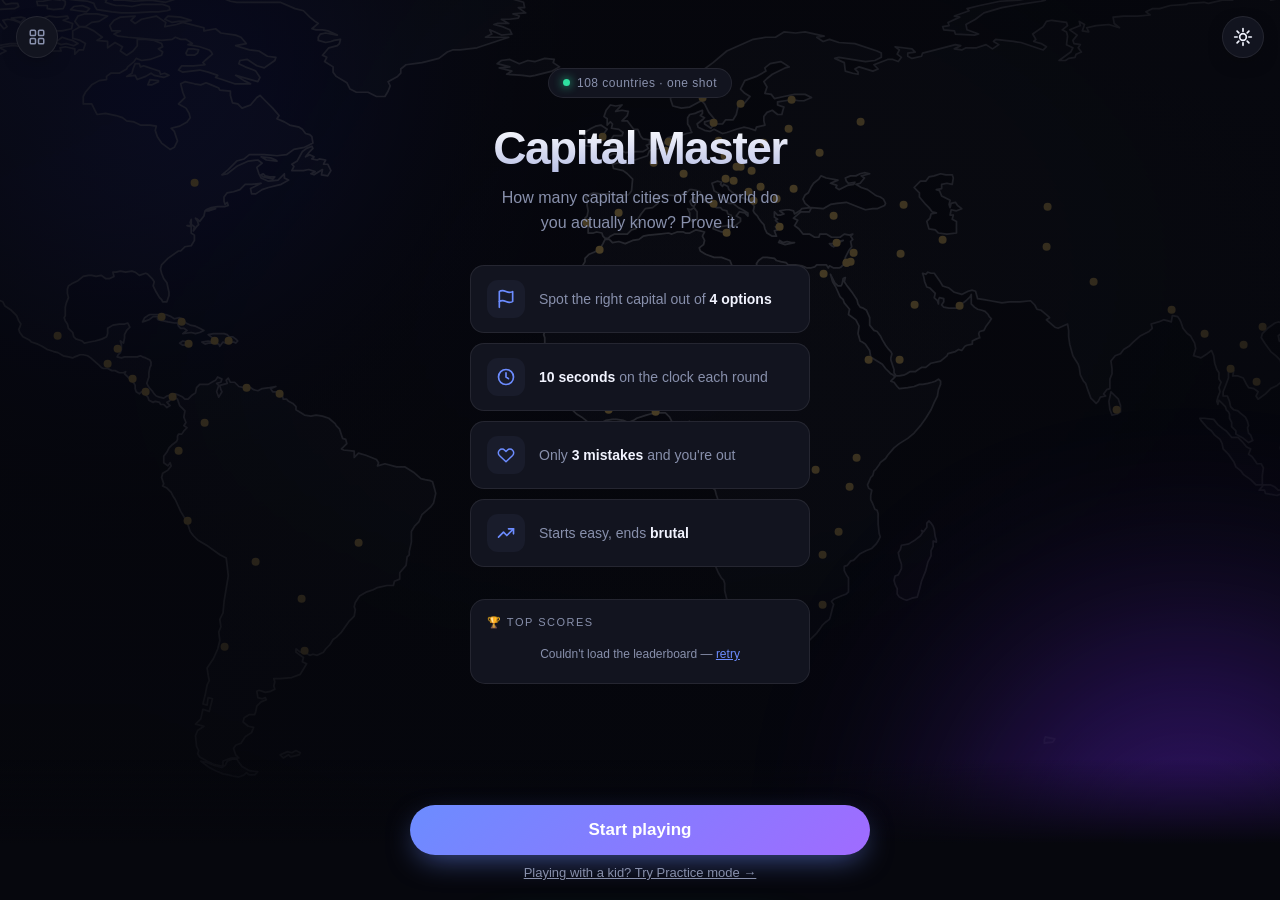
==== commit 87e776c3: "build: wire difficulty.js and endless label into the math-master bundle" ====
--- a/capital-master/index.html
+++ b/capital-master/index.html
@@ -780,8 +780,9 @@
 <div class="toast" id="toast"><span id="ic-check"></span>Copied — go challenge your friends</div>
 
 <script>
-const GAMES = [{"id":"flag-master","enabled":true,"outputDir":".","url":"/","assetPrefix":"","icon":"🏁","title":"Flag&nbsp;Master","titlePlain":"Flag Master","tagline":"How many flags of the world do you actually know? Prove it.","storagePrefix":"flagmaster","leaderboardGame":"flags","analyticsId":"flags","gameUrl":"https://vitoraa.github.io/flag-master/","crossPromoUrl":"capital-master/","crossPromoTargetId":"capital-master","crossPromoHeading":"Know your capitals too?","crossPromoBody":"Try Capital Master — same streaks, new map","crossPromoIcon":"globe","arcadeGradient":"radial-gradient(circle at 30% 30%, #6c8cff, #3a4ab0 70%)","itemCount":195,"itemNoun":"countries","unitSingular":"flag","unitPlural":"flags","promptCounterLabel":"Flag","promptCounterLabelPt":"Bandeira","practiceCfgLabel":"Flags","initialTheme":"light","levels":{"1":"Warming up","2":"Getting tricky","3":"Flag nerd zone","4":"Very hard"},"levelsPt":{"1":"A aquecer","2":"A ficar difícil","3":"Fera das bandeiras","4":"Muito difícil"},"trackAnswerEvent":"flag_answered","ranks":[{"min":60,"icon":"globe","emoji":"🌍","en":["World Legend","Do you work at the UN?"],"pt":["Lenda Mundial","Trabalhas na ONU?"]},{"min":40,"icon":"crown","emoji":"🏆","en":["Flag Master","Genuinely elite. Respect."],"pt":["Mestre das Bandeiras","Verdadeiramente de elite. Respeito."]},{"min":25,"icon":"medal","emoji":"🥇","en":["Globetrotter","You know your way around a map."],"pt":["Globetrotter","Sabes mesmo orientar-te num mapa."]},{"min":15,"icon":"medal","emoji":"🥈","en":["Traveler","Solid geography instincts."],"pt":["Viajante","Bom instinto de geografia."]},{"min":8,"icon":"plane","emoji":"🧳","en":["Tourist","Not bad — the world is big."],"pt":["Turista","Nada mau — o mundo é grande."]},{"min":0,"icon":"compass","emoji":"🧭","en":["Lost Tourist","Time to spin the globe some more."],"pt":["Turista Perdido","Hora de rodar mais um pouco o globo."]}]},{"id":"capital-master","enabled":true,"outputDir":"capital-master","url":"capital-master/","assetPrefix":"../","icon":"🌍","title":"Capital&nbsp;Master","titlePlain":"Capital Master","tagline":"How many capital cities of the world do you actually know? Prove it.","storagePrefix":"capitalmaster","leaderboardGame":"capitals","analyticsId":"capital-master","gameUrl":"https://vitoraa.github.io/flag-master/capital-master/","crossPromoUrl":"../","crossPromoTargetId":"flags","crossPromoHeading":"Know your flags too?","crossPromoBody":"Try Flag Master — same streaks, new challenge","crossPromoIcon":"flag","arcadeGradient":"radial-gradient(circle at 30% 30%, #2fe0a0, #12805e 70%)","itemCount":108,"itemNoun":"countries","unitSingular":"capital","unitPlural":"capitals","promptCounterLabel":"Country","practiceCfgLabel":"Countries","initialTheme":"dark","levels":{"1":"Warming up","2":"Getting tricky","3":"Capital nerd zone","4":"Very hard"},"trackAnswerEvent":"capital_answered","ranks":[{"min":60,"icon":"globe","emoji":"🌍","en":["World Legend","Do you work at the UN?"]},{"min":40,"icon":"crown","emoji":"🏆","en":["Capital Master","Genuinely elite. Respect."]},{"min":25,"icon":"medal","emoji":"🥇","en":["Globetrotter","You know your way around a map."]},{"min":15,"icon":"medal","emoji":"🥈","en":["Traveler","Solid geography instincts."]},{"min":8,"icon":"plane","emoji":"🧳","en":["Tourist","Not bad — the world is big."]},{"min":0,"icon":"compass","emoji":"🧭","en":["Lost Tourist","Time to spin the globe some more."]}]},{"id":"math-master","enabled":true,"outputDir":"math-master","url":"math-master/","assetPrefix":"../","icon":"➗","title":"Math&nbsp;Master","titlePlain":"Math Master","tagline":"How fast can you crunch the numbers? Prove it.","storagePrefix":"mathmaster","leaderboardGame":"math","analyticsId":"math-master","gameUrl":"https://vitoraa.github.io/flag-master/math-master/","crossPromoUrl":"../","crossPromoTargetId":"flag-master","crossPromoHeading":"Know your flags too?","crossPromoBody":"Try Flag Master — same streaks, new challenge","crossPromoIcon":"flag","arcadeGradient":"radial-gradient(circle at 30% 30%, #ffb86b, #b3541e 70%)","itemCount":100,"itemNoun":"problems","unitSingular":"problem","unitPlural":"problems","promptCounterLabel":"Problem","practiceCfgLabel":"Problems","initialTheme":"light","levels":{"1":"Warming up","2":"Times tables","3":"Leveling up","4":"Getting tricky","5":"Math nerd zone","6":"Very hard"},"trackAnswerEvent":"math_answered","ranks":[{"min":60,"icon":"globe","emoji":"🧮","en":["Math Legend","Are you secretly a calculator?"]},{"min":40,"icon":"crown","emoji":"🏆","en":["Math Master","Genuinely elite. Respect."]},{"min":25,"icon":"medal","emoji":"🥇","en":["Number Cruncher","You chew through equations."]},{"min":15,"icon":"medal","emoji":"🥈","en":["Quick Thinker","Solid mental math instincts."]},{"min":8,"icon":"plane","emoji":"🧠","en":["Warming Up","Not bad — keep at it."]},{"min":0,"icon":"compass","emoji":"🔢","en":["Rusty","Time to dust off the times tables."]}]}];
+const GAMES = [{"id":"flag-master","enabled":true,"outputDir":".","url":"/","assetPrefix":"","icon":"🏁","title":"Flag&nbsp;Master","titlePlain":"Flag Master","tagline":"How many flags of the world do you actually know? Prove it.","storagePrefix":"flagmaster","leaderboardGame":"flags","analyticsId":"flags","gameUrl":"https://vitoraa.github.io/flag-master/","crossPromoUrl":"capital-master/","crossPromoTargetId":"capital-master","crossPromoHeading":"Know your capitals too?","crossPromoBody":"Try Capital Master — same streaks, new map","crossPromoIcon":"globe","arcadeGradient":"radial-gradient(circle at 30% 30%, #6c8cff, #3a4ab0 70%)","itemCount":195,"itemNoun":"countries","unitSingular":"flag","unitPlural":"flags","promptCounterLabel":"Flag","promptCounterLabelPt":"Bandeira","practiceCfgLabel":"Flags","initialTheme":"light","levels":{"1":"Warming up","2":"Getting tricky","3":"Flag nerd zone","4":"Very hard"},"levelsPt":{"1":"A aquecer","2":"A ficar difícil","3":"Fera das bandeiras","4":"Muito difícil"},"trackAnswerEvent":"flag_answered","ranks":[{"min":60,"icon":"globe","emoji":"🌍","en":["World Legend","Do you work at the UN?"],"pt":["Lenda Mundial","Trabalhas na ONU?"]},{"min":40,"icon":"crown","emoji":"🏆","en":["Flag Master","Genuinely elite. Respect."],"pt":["Mestre das Bandeiras","Verdadeiramente de elite. Respeito."]},{"min":25,"icon":"medal","emoji":"🥇","en":["Globetrotter","You know your way around a map."],"pt":["Globetrotter","Sabes mesmo orientar-te num mapa."]},{"min":15,"icon":"medal","emoji":"🥈","en":["Traveler","Solid geography instincts."],"pt":["Viajante","Bom instinto de geografia."]},{"min":8,"icon":"plane","emoji":"🧳","en":["Tourist","Not bad — the world is big."],"pt":["Turista","Nada mau — o mundo é grande."]},{"min":0,"icon":"compass","emoji":"🧭","en":["Lost Tourist","Time to spin the globe some more."],"pt":["Turista Perdido","Hora de rodar mais um pouco o globo."]}]},{"id":"capital-master","enabled":true,"outputDir":"capital-master","url":"capital-master/","assetPrefix":"../","icon":"🌍","title":"Capital&nbsp;Master","titlePlain":"Capital Master","tagline":"How many capital cities of the world do you actually know? Prove it.","storagePrefix":"capitalmaster","leaderboardGame":"capitals","analyticsId":"capital-master","gameUrl":"https://vitoraa.github.io/flag-master/capital-master/","crossPromoUrl":"../","crossPromoTargetId":"flags","crossPromoHeading":"Know your flags too?","crossPromoBody":"Try Flag Master — same streaks, new challenge","crossPromoIcon":"flag","arcadeGradient":"radial-gradient(circle at 30% 30%, #2fe0a0, #12805e 70%)","itemCount":108,"itemNoun":"countries","unitSingular":"capital","unitPlural":"capitals","promptCounterLabel":"Country","practiceCfgLabel":"Countries","initialTheme":"dark","levels":{"1":"Warming up","2":"Getting tricky","3":"Capital nerd zone","4":"Very hard"},"trackAnswerEvent":"capital_answered","ranks":[{"min":60,"icon":"globe","emoji":"🌍","en":["World Legend","Do you work at the UN?"]},{"min":40,"icon":"crown","emoji":"🏆","en":["Capital Master","Genuinely elite. Respect."]},{"min":25,"icon":"medal","emoji":"🥇","en":["Globetrotter","You know your way around a map."]},{"min":15,"icon":"medal","emoji":"🥈","en":["Traveler","Solid geography instincts."]},{"min":8,"icon":"plane","emoji":"🧳","en":["Tourist","Not bad — the world is big."]},{"min":0,"icon":"compass","emoji":"🧭","en":["Lost Tourist","Time to spin the globe some more."]}]},{"id":"math-master","enabled":true,"outputDir":"math-master","url":"math-master/","assetPrefix":"../","icon":"➗","title":"Math&nbsp;Master","titlePlain":"Math Master","tagline":"How fast can you crunch the numbers? Prove it.","storagePrefix":"mathmaster","leaderboardGame":"math","analyticsId":"math-master","gameUrl":"https://vitoraa.github.io/flag-master/math-master/","crossPromoUrl":"../","crossPromoTargetId":"flag-master","crossPromoHeading":"Know your flags too?","crossPromoBody":"Try Flag Master — same streaks, new challenge","crossPromoIcon":"flag","arcadeGradient":"radial-gradient(circle at 30% 30%, #ffb86b, #b3541e 70%)","itemCount":100,"itemCountLabel":"Endless","itemNoun":"problems","unitSingular":"problem","unitPlural":"problems","promptCounterLabel":"Problem","practiceCfgLabel":"Problems","initialTheme":"light","levels":{"1":"Warming up","2":"Times tables","3":"Leveling up","4":"Getting tricky","5":"Math nerd zone","6":"Very hard","7":"Fill the blank","8":"Two steps","9":"Mind the order","10":"Brain melter"},"trackAnswerEvent":"math_answered","ranks":[{"min":60,"icon":"globe","emoji":"🧮","en":["Math Legend","Are you secretly a calculator?"]},{"min":40,"icon":"crown","emoji":"🏆","en":["Math Master","Genuinely elite. Respect."]},{"min":25,"icon":"medal","emoji":"🥇","en":["Number Cruncher","You chew through equations."]},{"min":15,"icon":"medal","emoji":"🥈","en":["Quick Thinker","Solid mental math instincts."]},{"min":8,"icon":"plane","emoji":"🧠","en":["Warming Up","Not bad — keep at it."]},{"min":0,"icon":"compass","emoji":"🔢","en":["Rusty","Time to dust off the times tables."]}]}];
 const GAME = GAMES.find(g => g.id === "capital-master");
+
 const OTHER_CITIES = {
   "us": ["New York City","Los Angeles","Chicago"],
   "br": ["Rio de Janeiro","São Paulo"],
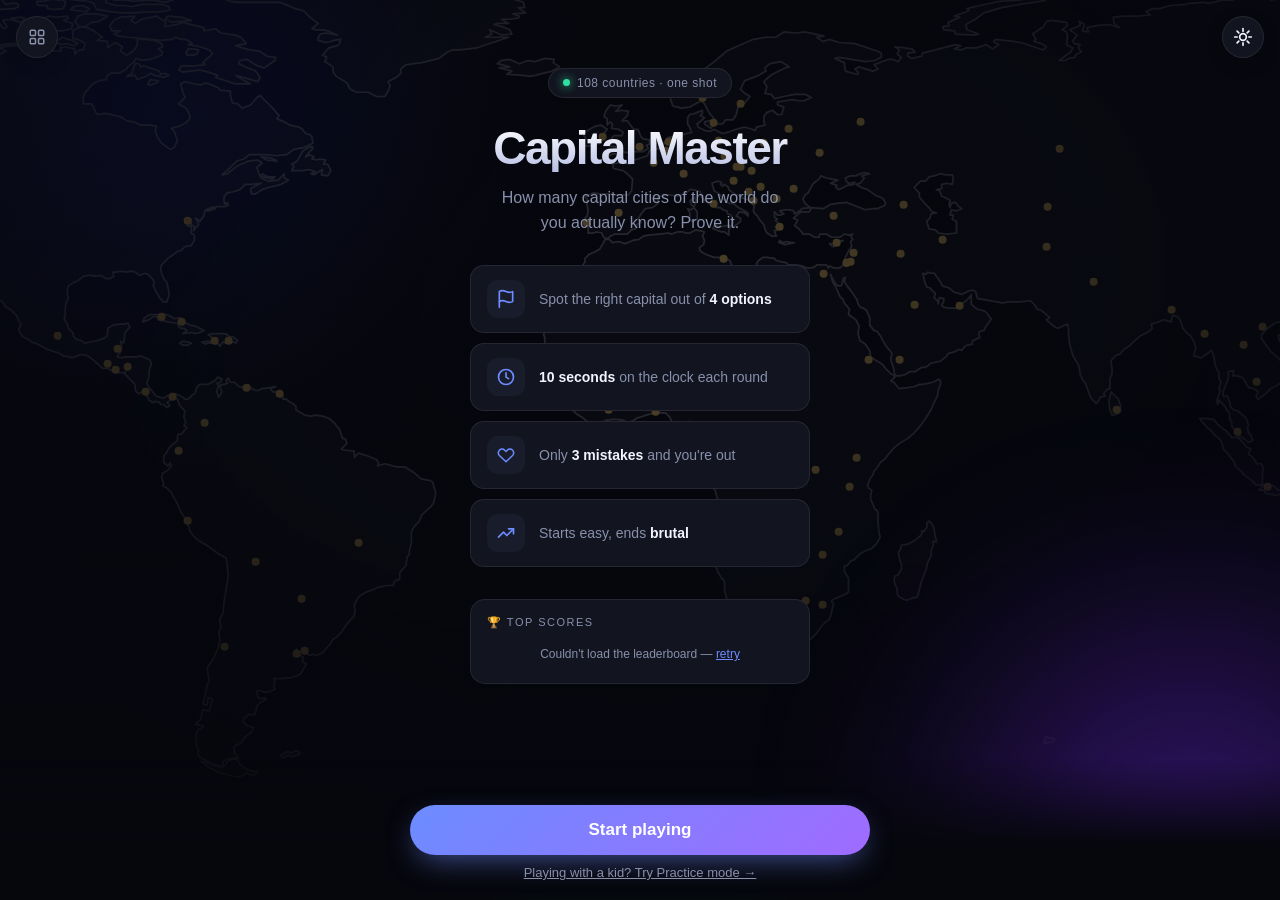
==== commit 8bbd723e: "fix(math-master): update start-screen rule text to match tier-scaled timer The start screen still ad" ====
--- a/capital-master/index.html
+++ b/capital-master/index.html
@@ -780,7 +780,7 @@
 <div class="toast" id="toast"><span id="ic-check"></span>Copied — go challenge your friends</div>
 
 <script>
-const GAMES = [{"id":"flag-master","enabled":true,"outputDir":".","url":"/","assetPrefix":"","icon":"🏁","title":"Flag&nbsp;Master","titlePlain":"Flag Master","tagline":"How many flags of the world do you actually know? Prove it.","storagePrefix":"flagmaster","leaderboardGame":"flags","analyticsId":"flags","gameUrl":"https://vitoraa.github.io/flag-master/","crossPromoUrl":"capital-master/","crossPromoTargetId":"capital-master","crossPromoHeading":"Know your capitals too?","crossPromoBody":"Try Capital Master — same streaks, new map","crossPromoIcon":"globe","arcadeGradient":"radial-gradient(circle at 30% 30%, #6c8cff, #3a4ab0 70%)","itemCount":195,"itemNoun":"countries","unitSingular":"flag","unitPlural":"flags","promptCounterLabel":"Flag","promptCounterLabelPt":"Bandeira","practiceCfgLabel":"Flags","initialTheme":"light","levels":{"1":"Warming up","2":"Getting tricky","3":"Flag nerd zone","4":"Very hard"},"levelsPt":{"1":"A aquecer","2":"A ficar difícil","3":"Fera das bandeiras","4":"Muito difícil"},"trackAnswerEvent":"flag_answered","ranks":[{"min":60,"icon":"globe","emoji":"🌍","en":["World Legend","Do you work at the UN?"],"pt":["Lenda Mundial","Trabalhas na ONU?"]},{"min":40,"icon":"crown","emoji":"🏆","en":["Flag Master","Genuinely elite. Respect."],"pt":["Mestre das Bandeiras","Verdadeiramente de elite. Respeito."]},{"min":25,"icon":"medal","emoji":"🥇","en":["Globetrotter","You know your way around a map."],"pt":["Globetrotter","Sabes mesmo orientar-te num mapa."]},{"min":15,"icon":"medal","emoji":"🥈","en":["Traveler","Solid geography instincts."],"pt":["Viajante","Bom instinto de geografia."]},{"min":8,"icon":"plane","emoji":"🧳","en":["Tourist","Not bad — the world is big."],"pt":["Turista","Nada mau — o mundo é grande."]},{"min":0,"icon":"compass","emoji":"🧭","en":["Lost Tourist","Time to spin the globe some more."],"pt":["Turista Perdido","Hora de rodar mais um pouco o globo."]}]},{"id":"capital-master","enabled":true,"outputDir":"capital-master","url":"capital-master/","assetPrefix":"../","icon":"🌍","title":"Capital&nbsp;Master","titlePlain":"Capital Master","tagline":"How many capital cities of the world do you actually know? Prove it.","storagePrefix":"capitalmaster","leaderboardGame":"capitals","analyticsId":"capital-master","gameUrl":"https://vitoraa.github.io/flag-master/capital-master/","crossPromoUrl":"../","crossPromoTargetId":"flags","crossPromoHeading":"Know your flags too?","crossPromoBody":"Try Flag Master — same streaks, new challenge","crossPromoIcon":"flag","arcadeGradient":"radial-gradient(circle at 30% 30%, #2fe0a0, #12805e 70%)","itemCount":108,"itemNoun":"countries","unitSingular":"capital","unitPlural":"capitals","promptCounterLabel":"Country","practiceCfgLabel":"Countries","initialTheme":"dark","levels":{"1":"Warming up","2":"Getting tricky","3":"Capital nerd zone","4":"Very hard"},"trackAnswerEvent":"capital_answered","ranks":[{"min":60,"icon":"globe","emoji":"🌍","en":["World Legend","Do you work at the UN?"]},{"min":40,"icon":"crown","emoji":"🏆","en":["Capital Master","Genuinely elite. Respect."]},{"min":25,"icon":"medal","emoji":"🥇","en":["Globetrotter","You know your way around a map."]},{"min":15,"icon":"medal","emoji":"🥈","en":["Traveler","Solid geography instincts."]},{"min":8,"icon":"plane","emoji":"🧳","en":["Tourist","Not bad — the world is big."]},{"min":0,"icon":"compass","emoji":"🧭","en":["Lost Tourist","Time to spin the globe some more."]}]},{"id":"math-master","enabled":true,"outputDir":"math-master","url":"math-master/","assetPrefix":"../","icon":"➗","title":"Math&nbsp;Master","titlePlain":"Math Master","tagline":"How fast can you crunch the numbers? Prove it.","storagePrefix":"mathmaster","leaderboardGame":"math","analyticsId":"math-master","gameUrl":"https://vitoraa.github.io/flag-master/math-master/","crossPromoUrl":"../","crossPromoTargetId":"flag-master","crossPromoHeading":"Know your flags too?","crossPromoBody":"Try Flag Master — same streaks, new challenge","crossPromoIcon":"flag","arcadeGradient":"radial-gradient(circle at 30% 30%, #ffb86b, #b3541e 70%)","itemCount":100,"itemCountLabel":"Endless","itemNoun":"problems","unitSingular":"problem","unitPlural":"problems","promptCounterLabel":"Problem","practiceCfgLabel":"Problems","initialTheme":"light","levels":{"1":"Warming up","2":"Times tables","3":"Leveling up","4":"Getting tricky","5":"Math nerd zone","6":"Very hard","7":"Fill the blank","8":"Two steps","9":"Mind the order","10":"Brain melter"},"trackAnswerEvent":"math_answered","ranks":[{"min":60,"icon":"globe","emoji":"🧮","en":["Math Legend","Are you secretly a calculator?"]},{"min":40,"icon":"crown","emoji":"🏆","en":["Math Master","Genuinely elite. Respect."]},{"min":25,"icon":"medal","emoji":"🥇","en":["Number Cruncher","You chew through equations."]},{"min":15,"icon":"medal","emoji":"🥈","en":["Quick Thinker","Solid mental math instincts."]},{"min":8,"icon":"plane","emoji":"🧠","en":["Warming Up","Not bad — keep at it."]},{"min":0,"icon":"compass","emoji":"🔢","en":["Rusty","Time to dust off the times tables."]}]}];
+const GAMES = [{"id":"flag-master","enabled":true,"outputDir":".","url":"/","assetPrefix":"","icon":"🏁","title":"Flag&nbsp;Master","titlePlain":"Flag Master","tagline":"How many flags of the world do you actually know? Prove it.","storagePrefix":"flagmaster","leaderboardGame":"flags","analyticsId":"flags","gameUrl":"https://vitoraa.github.io/flag-master/","crossPromoUrl":"capital-master/","crossPromoTargetId":"capital-master","crossPromoHeading":"Know your capitals too?","crossPromoBody":"Try Capital Master — same streaks, new map","crossPromoIcon":"globe","arcadeGradient":"radial-gradient(circle at 30% 30%, #6c8cff, #3a4ab0 70%)","itemCount":195,"itemNoun":"countries","unitSingular":"flag","unitPlural":"flags","promptCounterLabel":"Flag","promptCounterLabelPt":"Bandeira","practiceCfgLabel":"Flags","initialTheme":"light","levels":{"1":"Warming up","2":"Getting tricky","3":"Flag nerd zone","4":"Very hard"},"levelsPt":{"1":"A aquecer","2":"A ficar difícil","3":"Fera das bandeiras","4":"Muito difícil"},"trackAnswerEvent":"flag_answered","ranks":[{"min":60,"icon":"globe","emoji":"🌍","en":["World Legend","Do you work at the UN?"],"pt":["Lenda Mundial","Trabalhas na ONU?"]},{"min":40,"icon":"crown","emoji":"🏆","en":["Flag Master","Genuinely elite. Respect."],"pt":["Mestre das Bandeiras","Verdadeiramente de elite. Respeito."]},{"min":25,"icon":"medal","emoji":"🥇","en":["Globetrotter","You know your way around a map."],"pt":["Globetrotter","Sabes mesmo orientar-te num mapa."]},{"min":15,"icon":"medal","emoji":"🥈","en":["Traveler","Solid geography instincts."],"pt":["Viajante","Bom instinto de geografia."]},{"min":8,"icon":"plane","emoji":"🧳","en":["Tourist","Not bad — the world is big."],"pt":["Turista","Nada mau — o mundo é grande."]},{"min":0,"icon":"compass","emoji":"🧭","en":["Lost Tourist","Time to spin the globe some more."],"pt":["Turista Perdido","Hora de rodar mais um pouco o globo."]}]},{"id":"capital-master","enabled":true,"outputDir":"capital-master","url":"capital-master/","assetPrefix":"../","icon":"🌍","title":"Capital&nbsp;Master","titlePlain":"Capital Master","tagline":"How many capital cities of the world do you actually know? Prove it.","storagePrefix":"capitalmaster","leaderboardGame":"capitals","analyticsId":"capital-master","gameUrl":"https://vitoraa.github.io/flag-master/capital-master/","crossPromoUrl":"../","crossPromoTargetId":"flags","crossPromoHeading":"Know your flags too?","crossPromoBody":"Try Flag Master — same streaks, new challenge","crossPromoIcon":"flag","arcadeGradient":"radial-gradient(circle at 30% 30%, #2fe0a0, #12805e 70%)","itemCount":108,"itemNoun":"countries","unitSingular":"capital","unitPlural":"capitals","promptCounterLabel":"Country","practiceCfgLabel":"Countries","initialTheme":"dark","levels":{"1":"Warming up","2":"Getting tricky","3":"Capital nerd zone","4":"Very hard"},"trackAnswerEvent":"capital_answered","ranks":[{"min":60,"icon":"globe","emoji":"🌍","en":["World Legend","Do you work at the UN?"]},{"min":40,"icon":"crown","emoji":"🏆","en":["Capital Master","Genuinely elite. Respect."]},{"min":25,"icon":"medal","emoji":"🥇","en":["Globetrotter","You know your way around a map."]},{"min":15,"icon":"medal","emoji":"🥈","en":["Traveler","Solid geography instincts."]},{"min":8,"icon":"plane","emoji":"🧳","en":["Tourist","Not bad — the world is big."]},{"min":0,"icon":"compass","emoji":"🧭","en":["Lost Tourist","Time to spin the globe some more."]}]},{"id":"math-master","enabled":true,"outputDir":"math-master","url":"math-master/","assetPrefix":"../","icon":"➗","title":"Math&nbsp;Master","titlePlain":"Math Master","tagline":"How fast can you crunch the numbers? Prove it.","storagePrefix":"mathmaster","leaderboardGame":"math","analyticsId":"math-master","gameUrl":"https://vitoraa.github.io/flag-master/math-master/","crossPromoUrl":"../","crossPromoTargetId":"flag-master","crossPromoHeading":"Know your flags too?","crossPromoBody":"Try Flag Master — same streaks, new challenge","crossPromoIcon":"flag","arcadeGradient":"radial-gradient(circle at 30% 30%, #ffb86b, #b3541e 70%)","itemCount":100,"itemCountLabel":"Endless","timerRuleText":"\u003cb>6-18s\u003c/b> on the clock — less on easy, more on hard","itemNoun":"problems","unitSingular":"problem","unitPlural":"problems","promptCounterLabel":"Problem","practiceCfgLabel":"Problems","initialTheme":"light","levels":{"1":"Warming up","2":"Times tables","3":"Leveling up","4":"Getting tricky","5":"Math nerd zone","6":"Very hard","7":"Fill the blank","8":"Two steps","9":"Mind the order","10":"Brain melter"},"trackAnswerEvent":"math_answered","ranks":[{"min":60,"icon":"globe","emoji":"🧮","en":["Math Legend","Are you secretly a calculator?"]},{"min":40,"icon":"crown","emoji":"🏆","en":["Math Master","Genuinely elite. Respect."]},{"min":25,"icon":"medal","emoji":"🥇","en":["Number Cruncher","You chew through equations."]},{"min":15,"icon":"medal","emoji":"🥈","en":["Quick Thinker","Solid mental math instincts."]},{"min":8,"icon":"plane","emoji":"🧠","en":["Warming Up","Not bad — keep at it."]},{"min":0,"icon":"compass","emoji":"🔢","en":["Rusty","Time to dust off the times tables."]}]}];
 const GAME = GAMES.find(g => g.id === "capital-master");
 
 const OTHER_CITIES = {
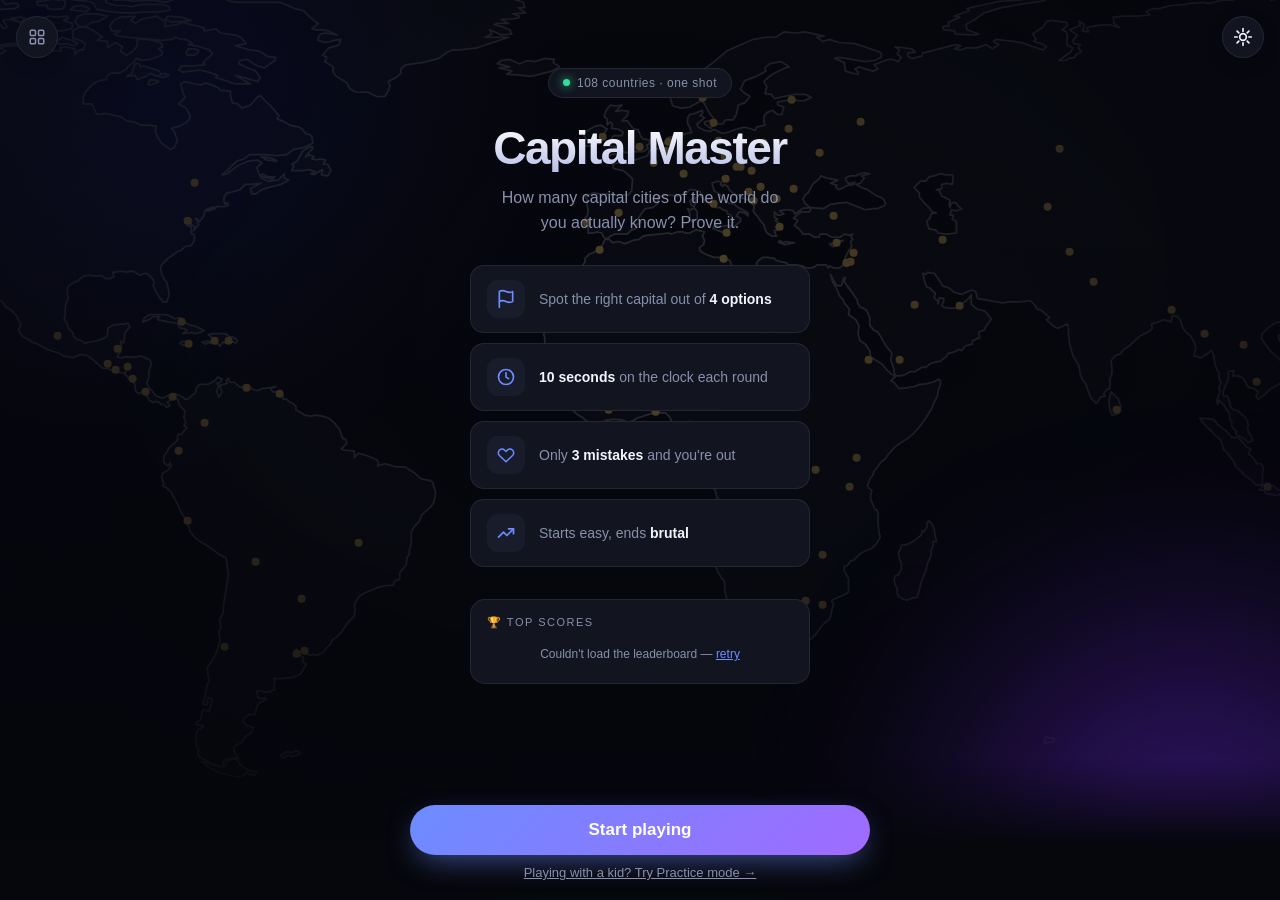
==== commit 0041d514: "fix: stop new-best banner from peeking at top of screen The banner's hidden offset left a sub-pixel " ====
--- a/capital-master/index.html
+++ b/capital-master/index.html
@@ -315,14 +315,15 @@
 
   .new-best-banner {
     position: fixed; top: 16px; left: 50%; z-index: 30;
-    transform: translateX(-50%) translateY(-140%);
+    transform: translateX(-50%) translateY(-24px);
+    opacity: 0;
     background: linear-gradient(135deg, var(--gold), #ffb020); color: #3a2200;
     font-weight: 800; font-size: 14px; padding: 10px 20px; border-radius: 999px;
     box-shadow: 0 10px 30px -8px rgba(255,209,102,.6);
-    transition: transform .4s cubic-bezier(.2,.9,.3,1.2);
+    transition: transform .4s cubic-bezier(.2,.9,.3,1.2), opacity .3s ease;
     pointer-events: none; white-space: nowrap;
   }
-  .new-best-banner.show { transform: translateX(-50%) translateY(0); }
+  .new-best-banner.show { transform: translateX(-50%) translateY(0); opacity: 1; }
 
   .timerbar { height: 6px; border-radius: 99px; background: var(--surface-2); overflow: hidden; margin-bottom: 24px; }
   .timerbar i {
@@ -780,9 +781,8 @@
 <div class="toast" id="toast"><span id="ic-check"></span>Copied — go challenge your friends</div>
 
 <script>
-const GAMES = [{"id":"flag-master","enabled":true,"outputDir":".","url":"/","assetPrefix":"","icon":"🏁","title":"Flag&nbsp;Master","titlePlain":"Flag Master","tagline":"How many flags of the world do you actually know? Prove it.","storagePrefix":"flagmaster","leaderboardGame":"flags","analyticsId":"flags","gameUrl":"https://vitoraa.github.io/flag-master/","crossPromoUrl":"capital-master/","crossPromoTargetId":"capital-master","crossPromoHeading":"Know your capitals too?","crossPromoBody":"Try Capital Master — same streaks, new map","crossPromoIcon":"globe","arcadeGradient":"radial-gradient(circle at 30% 30%, #6c8cff, #3a4ab0 70%)","itemCount":195,"itemNoun":"countries","unitSingular":"flag","unitPlural":"flags","promptCounterLabel":"Flag","promptCounterLabelPt":"Bandeira","practiceCfgLabel":"Flags","initialTheme":"light","levels":{"1":"Warming up","2":"Getting tricky","3":"Flag nerd zone","4":"Very hard"},"levelsPt":{"1":"A aquecer","2":"A ficar difícil","3":"Fera das bandeiras","4":"Muito difícil"},"trackAnswerEvent":"flag_answered","ranks":[{"min":60,"icon":"globe","emoji":"🌍","en":["World Legend","Do you work at the UN?"],"pt":["Lenda Mundial","Trabalhas na ONU?"]},{"min":40,"icon":"crown","emoji":"🏆","en":["Flag Master","Genuinely elite. Respect."],"pt":["Mestre das Bandeiras","Verdadeiramente de elite. Respeito."]},{"min":25,"icon":"medal","emoji":"🥇","en":["Globetrotter","You know your way around a map."],"pt":["Globetrotter","Sabes mesmo orientar-te num mapa."]},{"min":15,"icon":"medal","emoji":"🥈","en":["Traveler","Solid geography instincts."],"pt":["Viajante","Bom instinto de geografia."]},{"min":8,"icon":"plane","emoji":"🧳","en":["Tourist","Not bad — the world is big."],"pt":["Turista","Nada mau — o mundo é grande."]},{"min":0,"icon":"compass","emoji":"🧭","en":["Lost Tourist","Time to spin the globe some more."],"pt":["Turista Perdido","Hora de rodar mais um pouco o globo."]}]},{"id":"capital-master","enabled":true,"outputDir":"capital-master","url":"capital-master/","assetPrefix":"../","icon":"🌍","title":"Capital&nbsp;Master","titlePlain":"Capital Master","tagline":"How many capital cities of the world do you actually know? Prove it.","storagePrefix":"capitalmaster","leaderboardGame":"capitals","analyticsId":"capital-master","gameUrl":"https://vitoraa.github.io/flag-master/capital-master/","crossPromoUrl":"../","crossPromoTargetId":"flags","crossPromoHeading":"Know your flags too?","crossPromoBody":"Try Flag Master — same streaks, new challenge","crossPromoIcon":"flag","arcadeGradient":"radial-gradient(circle at 30% 30%, #2fe0a0, #12805e 70%)","itemCount":108,"itemNoun":"countries","unitSingular":"capital","unitPlural":"capitals","promptCounterLabel":"Country","practiceCfgLabel":"Countries","initialTheme":"dark","levels":{"1":"Warming up","2":"Getting tricky","3":"Capital nerd zone","4":"Very hard"},"trackAnswerEvent":"capital_answered","ranks":[{"min":60,"icon":"globe","emoji":"🌍","en":["World Legend","Do you work at the UN?"]},{"min":40,"icon":"crown","emoji":"🏆","en":["Capital Master","Genuinely elite. Respect."]},{"min":25,"icon":"medal","emoji":"🥇","en":["Globetrotter","You know your way around a map."]},{"min":15,"icon":"medal","emoji":"🥈","en":["Traveler","Solid geography instincts."]},{"min":8,"icon":"plane","emoji":"🧳","en":["Tourist","Not bad — the world is big."]},{"min":0,"icon":"compass","emoji":"🧭","en":["Lost Tourist","Time to spin the globe some more."]}]},{"id":"math-master","enabled":true,"outputDir":"math-master","url":"math-master/","assetPrefix":"../","icon":"➗","title":"Math&nbsp;Master","titlePlain":"Math Master","tagline":"How fast can you crunch the numbers? Prove it.","storagePrefix":"mathmaster","leaderboardGame":"math","analyticsId":"math-master","gameUrl":"https://vitoraa.github.io/flag-master/math-master/","crossPromoUrl":"../","crossPromoTargetId":"flag-master","crossPromoHeading":"Know your flags too?","crossPromoBody":"Try Flag Master — same streaks, new challenge","crossPromoIcon":"flag","arcadeGradient":"radial-gradient(circle at 30% 30%, #ffb86b, #b3541e 70%)","itemCount":100,"itemCountLabel":"Endless","timerRuleText":"\u003cb>6-18s\u003c/b> on the clock — less on easy, more on hard","itemNoun":"problems","unitSingular":"problem","unitPlural":"problems","promptCounterLabel":"Problem","practiceCfgLabel":"Problems","initialTheme":"light","levels":{"1":"Warming up","2":"Times tables","3":"Leveling up","4":"Getting tricky","5":"Math nerd zone","6":"Very hard","7":"Fill the blank","8":"Two steps","9":"Mind the order","10":"Brain melter"},"trackAnswerEvent":"math_answered","ranks":[{"min":60,"icon":"globe","emoji":"🧮","en":["Math Legend","Are you secretly a calculator?"]},{"min":40,"icon":"crown","emoji":"🏆","en":["Math Master","Genuinely elite. Respect."]},{"min":25,"icon":"medal","emoji":"🥇","en":["Number Cruncher","You chew through equations."]},{"min":15,"icon":"medal","emoji":"🥈","en":["Quick Thinker","Solid mental math instincts."]},{"min":8,"icon":"plane","emoji":"🧠","en":["Warming Up","Not bad — keep at it."]},{"min":0,"icon":"compass","emoji":"🔢","en":["Rusty","Time to dust off the times tables."]}]}];
+const GAMES = [{"id":"flag-master","enabled":true,"outputDir":".","url":"/","assetPrefix":"","icon":"🏁","title":"Flag&nbsp;Master","titlePlain":"Flag Master","tagline":"How many flags of the world do you actually know? Prove it.","storagePrefix":"flagmaster","leaderboardGame":"flags","analyticsId":"flags","gameUrl":"https://vitoraa.github.io/flag-master/","crossPromoUrl":"capital-master/","crossPromoTargetId":"capital-master","crossPromoHeading":"Know your capitals too?","crossPromoBody":"Try Capital Master — same streaks, new map","crossPromoIcon":"globe","arcadeGradient":"radial-gradient(circle at 30% 30%, #6c8cff, #3a4ab0 70%)","itemCount":195,"itemNoun":"countries","unitSingular":"flag","unitPlural":"flags","promptCounterLabel":"Flag","promptCounterLabelPt":"Bandeira","practiceCfgLabel":"Flags","initialTheme":"light","levels":{"1":"Warming up","2":"Getting tricky","3":"Flag nerd zone","4":"Very hard"},"levelsPt":{"1":"A aquecer","2":"A ficar difícil","3":"Fera das bandeiras","4":"Muito difícil"},"trackAnswerEvent":"flag_answered","ranks":[{"min":60,"icon":"globe","emoji":"🌍","en":["World Legend","Do you work at the UN?"],"pt":["Lenda Mundial","Trabalhas na ONU?"]},{"min":40,"icon":"crown","emoji":"🏆","en":["Flag Master","Genuinely elite. Respect."],"pt":["Mestre das Bandeiras","Verdadeiramente de elite. Respeito."]},{"min":25,"icon":"medal","emoji":"🥇","en":["Globetrotter","You know your way around a map."],"pt":["Globetrotter","Sabes mesmo orientar-te num mapa."]},{"min":15,"icon":"medal","emoji":"🥈","en":["Traveler","Solid geography instincts."],"pt":["Viajante","Bom instinto de geografia."]},{"min":8,"icon":"plane","emoji":"🧳","en":["Tourist","Not bad — the world is big."],"pt":["Turista","Nada mau — o mundo é grande."]},{"min":0,"icon":"compass","emoji":"🧭","en":["Lost Tourist","Time to spin the globe some more."],"pt":["Turista Perdido","Hora de rodar mais um pouco o globo."]}]},{"id":"capital-master","enabled":true,"outputDir":"capital-master","url":"capital-master/","assetPrefix":"../","icon":"🌍","title":"Capital&nbsp;Master","titlePlain":"Capital Master","tagline":"How many capital cities of the world do you actually know? Prove it.","storagePrefix":"capitalmaster","leaderboardGame":"capitals","analyticsId":"capital-master","gameUrl":"https://vitoraa.github.io/flag-master/capital-master/","crossPromoUrl":"../","crossPromoTargetId":"flags","crossPromoHeading":"Know your flags too?","crossPromoBody":"Try Flag Master — same streaks, new challenge","crossPromoIcon":"flag","arcadeGradient":"radial-gradient(circle at 30% 30%, #2fe0a0, #12805e 70%)","itemCount":108,"itemNoun":"countries","unitSingular":"capital","unitPlural":"capitals","promptCounterLabel":"Country","practiceCfgLabel":"Countries","initialTheme":"dark","levels":{"1":"Warming up","2":"Getting tricky","3":"Capital nerd zone","4":"Very hard"},"trackAnswerEvent":"capital_answered","ranks":[{"min":60,"icon":"globe","emoji":"🌍","en":["World Legend","Do you work at the UN?"]},{"min":40,"icon":"crown","emoji":"🏆","en":["Capital Master","Genuinely elite. Respect."]},{"min":25,"icon":"medal","emoji":"🥇","en":["Globetrotter","You know your way around a map."]},{"min":15,"icon":"medal","emoji":"🥈","en":["Traveler","Solid geography instincts."]},{"min":8,"icon":"plane","emoji":"🧳","en":["Tourist","Not bad — the world is big."]},{"min":0,"icon":"compass","emoji":"🧭","en":["Lost Tourist","Time to spin the globe some more."]}]},{"id":"math-master","enabled":true,"outputDir":"math-master","url":"math-master/","assetPrefix":"../","icon":"➗","title":"Math&nbsp;Master","titlePlain":"Math Master","tagline":"How fast can you crunch the numbers? Prove it.","storagePrefix":"mathmaster","leaderboardGame":"math","analyticsId":"math-master","gameUrl":"https://vitoraa.github.io/flag-master/math-master/","crossPromoUrl":"../","crossPromoTargetId":"flag-master","crossPromoHeading":"Know your flags too?","crossPromoBody":"Try Flag Master — same streaks, new challenge","crossPromoIcon":"flag","arcadeGradient":"radial-gradient(circle at 30% 30%, #ffb86b, #b3541e 70%)","itemCount":100,"itemNoun":"problems","unitSingular":"problem","unitPlural":"problems","promptCounterLabel":"Problem","practiceCfgLabel":"Problems","initialTheme":"light","levels":{"1":"Warming up","2":"Times tables","3":"Leveling up","4":"Getting tricky","5":"Math nerd zone","6":"Very hard"},"trackAnswerEvent":"math_answered","ranks":[{"min":60,"icon":"globe","emoji":"🧮","en":["Math Legend","Are you secretly a calculator?"]},{"min":40,"icon":"crown","emoji":"🏆","en":["Math Master","Genuinely elite. Respect."]},{"min":25,"icon":"medal","emoji":"🥇","en":["Number Cruncher","You chew through equations."]},{"min":15,"icon":"medal","emoji":"🥈","en":["Quick Thinker","Solid mental math instincts."]},{"min":8,"icon":"plane","emoji":"🧠","en":["Warming Up","Not bad — keep at it."]},{"min":0,"icon":"compass","emoji":"🔢","en":["Rusty","Time to dust off the times tables."]}]}];
 const GAME = GAMES.find(g => g.id === "capital-master");
-
 const OTHER_CITIES = {
   "us": ["New York City","Los Angeles","Chicago"],
   "br": ["Rio de Janeiro","São Paulo"],
@@ -1209,7 +1209,6 @@
 
 let queue = [], round = 0, lives = MAX_LIVES, score = 0;
 let streak = 0, bestStreak = 0, results = [], timerId = null, timeLeft = 0, locked = false, lockedAt = 0, nextRoundTimer = null;
-let roundBudget = ROUND_TIME;
 let newBestAnnounced = false;
 
 let practiceMode = false;
@@ -1263,9 +1262,7 @@
   track("game_started", practiceMode
     ? { mode: "practice", timer: practiceCfg.timer, lives: practiceCfg.lives, difficulty: practiceCfg.difficulty }
     : { mode: "standard" });
-  // Games that supply GAME.nextItem generate problems on demand and run
-  // endlessly, so there is no pool to pre-build.
-  queue = GAME.nextItem ? [] : buildQueue();
+  queue = buildQueue();
   round = 0;
   lives = (practiceMode && practiceCfg.lives === "unlimited") ? Infinity : MAX_LIVES;
   score = 0; streak = 0; bestStreak = 0; results = []; newBestAnnounced = false;
@@ -1364,18 +1361,9 @@
 }
 
 function nextRound() {
-  if (lives <= 0) return endGame();
-  if (!GAME.nextItem && round >= queue.length) return endGame();
+  if (lives <= 0 || round >= queue.length) return endGame();
   locked = false;
-  const answer = GAME.nextItem
-    ? GAME.nextItem({
-        round,
-        streak,
-        score,
-        practiceMode,
-        practiceDifficulty: practiceCfg.difficulty,
-      })
-    : queue[round];
+  const answer = queue[round];
   renderHud(answer);
   $("qnum").textContent = `${(locale === "pt" && GAME.promptCounterLabelPt) || GAME.promptCounterLabel} ${round + 1}`;
   GAME.renderPrompt(answer);
@@ -1389,13 +1377,12 @@
 
   clearInterval(timerId);
   const noTimer = practiceMode && practiceCfg.timer === "off";
-  roundBudget = GAME.roundTime ? GAME.roundTime(answer) : ROUND_TIME;
   if (noTimer) {
     $("timerbar").style.display = "none";
     timeLeft = Infinity;
   } else {
     $("timerbar").style.display = "";
-    timeLeft = roundBudget;
+    timeLeft = ROUND_TIME;
     updateTimerBar();
     timerId = setInterval(() => {
       timeLeft -= 0.1;
@@ -1406,7 +1393,7 @@
 }
 
 function updateTimerBar() {
-  const pct = Math.max(0, timeLeft / roundBudget * 100);
+  const pct = Math.max(0, timeLeft / ROUND_TIME * 100);
   const fill = $("timerfill");
   fill.style.width = pct + "%";
   fill.classList.toggle("danger", timeLeft <= 3);
@@ -1433,14 +1420,6 @@
   const f = $("feedback");
   f.textContent = text;
   f.className = `feedback show ${kind}`;
-}
-
-// Fraction of the round's budget the player used. 1 on timeout, and 1 when
-// the round had no timer at all, so an untimed round can never register as
-// a "fast" answer.
-function timeRatioNow() {
-  if (!Number.isFinite(timeLeft) || roundBudget <= 0) return 1;
-  return Math.min(1, Math.max(0, (roundBudget - timeLeft) / roundBudget));
 }
 
 function answerWith(btn, answer) {
@@ -1482,7 +1461,6 @@
     results.push("no");
     setFeedback(GAME.wrongAnswerText(answer, btn.dataset.key), "bad");
   }
-  if (GAME.onAnswer) GAME.onAnswer(answer, { correct, timedOut: false, timeRatio: timeRatioNow() });
   track(GAME.trackAnswerEvent, { result: correct ? "correct" : "incorrect", country: answer[0], tier: answer[2], streak, score, mode: practiceMode ? "practice" : "standard" });
   renderHud(answer);
   round++;
@@ -1502,7 +1480,6 @@
   lives--; streak = 0;
   results.push("to");
   setFeedback(locale === "pt" ? "Tempo esgotado" : "Out of time", "bad");
-  if (GAME.onAnswer) GAME.onAnswer(answer, { correct: false, timedOut: true, timeRatio: 1 });
   track(GAME.trackAnswerEvent, { result: "timeout", country: answer[0], tier: answer[2], streak, score, mode: practiceMode ? "practice" : "standard" });
   renderHud(answer);
   round++;
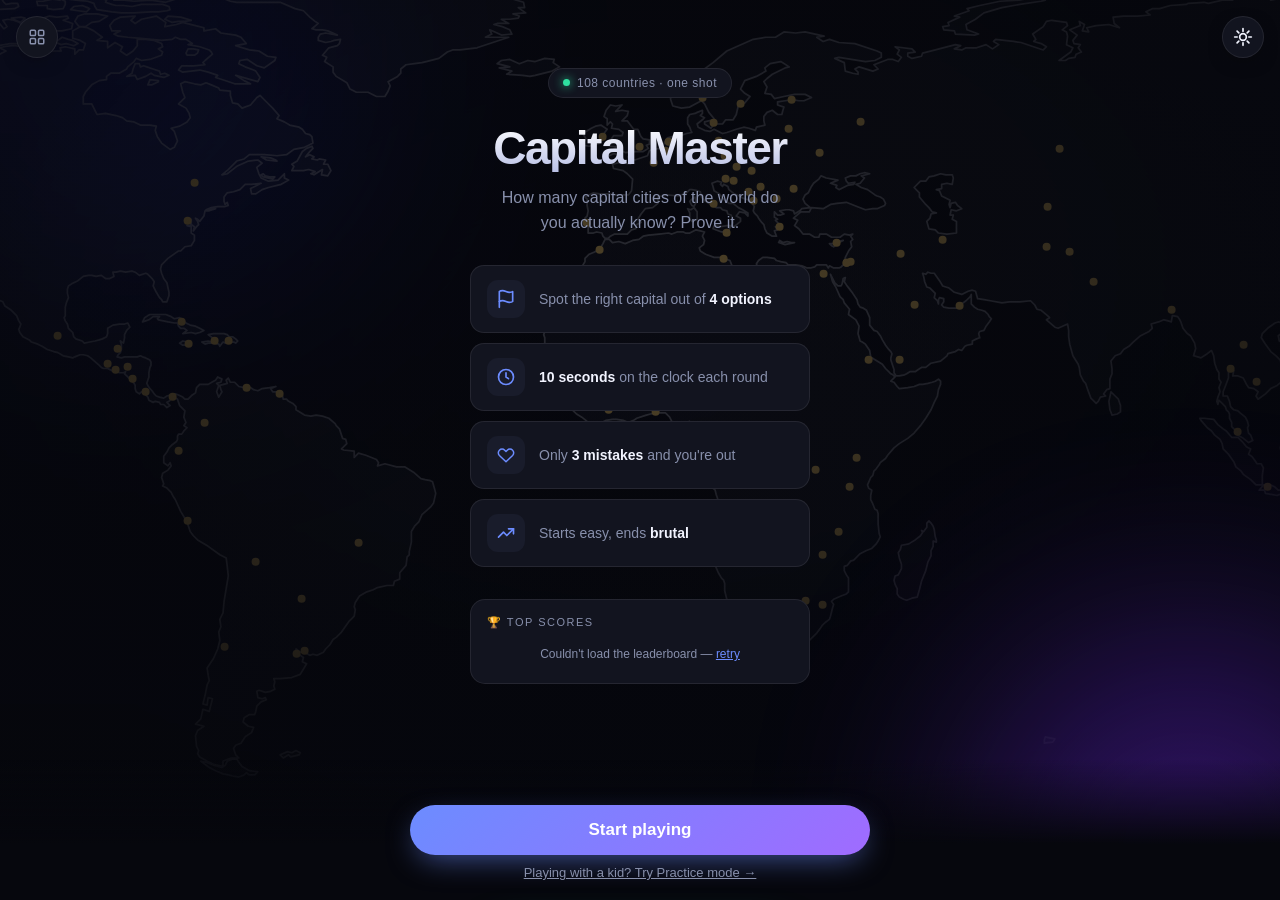
==== commit e953b0ab: "Merge remote-tracking branch 'origin/main' into claude/yellow-dark-theme-bug-1e6e8c" ====
--- a/capital-master/index.html
+++ b/capital-master/index.html
@@ -781,8 +781,9 @@
 <div class="toast" id="toast"><span id="ic-check"></span>Copied — go challenge your friends</div>
 
 <script>
-const GAMES = [{"id":"flag-master","enabled":true,"outputDir":".","url":"/","assetPrefix":"","icon":"🏁","title":"Flag&nbsp;Master","titlePlain":"Flag Master","tagline":"How many flags of the world do you actually know? Prove it.","storagePrefix":"flagmaster","leaderboardGame":"flags","analyticsId":"flags","gameUrl":"https://vitoraa.github.io/flag-master/","crossPromoUrl":"capital-master/","crossPromoTargetId":"capital-master","crossPromoHeading":"Know your capitals too?","crossPromoBody":"Try Capital Master — same streaks, new map","crossPromoIcon":"globe","arcadeGradient":"radial-gradient(circle at 30% 30%, #6c8cff, #3a4ab0 70%)","itemCount":195,"itemNoun":"countries","unitSingular":"flag","unitPlural":"flags","promptCounterLabel":"Flag","promptCounterLabelPt":"Bandeira","practiceCfgLabel":"Flags","initialTheme":"light","levels":{"1":"Warming up","2":"Getting tricky","3":"Flag nerd zone","4":"Very hard"},"levelsPt":{"1":"A aquecer","2":"A ficar difícil","3":"Fera das bandeiras","4":"Muito difícil"},"trackAnswerEvent":"flag_answered","ranks":[{"min":60,"icon":"globe","emoji":"🌍","en":["World Legend","Do you work at the UN?"],"pt":["Lenda Mundial","Trabalhas na ONU?"]},{"min":40,"icon":"crown","emoji":"🏆","en":["Flag Master","Genuinely elite. Respect."],"pt":["Mestre das Bandeiras","Verdadeiramente de elite. Respeito."]},{"min":25,"icon":"medal","emoji":"🥇","en":["Globetrotter","You know your way around a map."],"pt":["Globetrotter","Sabes mesmo orientar-te num mapa."]},{"min":15,"icon":"medal","emoji":"🥈","en":["Traveler","Solid geography instincts."],"pt":["Viajante","Bom instinto de geografia."]},{"min":8,"icon":"plane","emoji":"🧳","en":["Tourist","Not bad — the world is big."],"pt":["Turista","Nada mau — o mundo é grande."]},{"min":0,"icon":"compass","emoji":"🧭","en":["Lost Tourist","Time to spin the globe some more."],"pt":["Turista Perdido","Hora de rodar mais um pouco o globo."]}]},{"id":"capital-master","enabled":true,"outputDir":"capital-master","url":"capital-master/","assetPrefix":"../","icon":"🌍","title":"Capital&nbsp;Master","titlePlain":"Capital Master","tagline":"How many capital cities of the world do you actually know? Prove it.","storagePrefix":"capitalmaster","leaderboardGame":"capitals","analyticsId":"capital-master","gameUrl":"https://vitoraa.github.io/flag-master/capital-master/","crossPromoUrl":"../","crossPromoTargetId":"flags","crossPromoHeading":"Know your flags too?","crossPromoBody":"Try Flag Master — same streaks, new challenge","crossPromoIcon":"flag","arcadeGradient":"radial-gradient(circle at 30% 30%, #2fe0a0, #12805e 70%)","itemCount":108,"itemNoun":"countries","unitSingular":"capital","unitPlural":"capitals","promptCounterLabel":"Country","practiceCfgLabel":"Countries","initialTheme":"dark","levels":{"1":"Warming up","2":"Getting tricky","3":"Capital nerd zone","4":"Very hard"},"trackAnswerEvent":"capital_answered","ranks":[{"min":60,"icon":"globe","emoji":"🌍","en":["World Legend","Do you work at the UN?"]},{"min":40,"icon":"crown","emoji":"🏆","en":["Capital Master","Genuinely elite. Respect."]},{"min":25,"icon":"medal","emoji":"🥇","en":["Globetrotter","You know your way around a map."]},{"min":15,"icon":"medal","emoji":"🥈","en":["Traveler","Solid geography instincts."]},{"min":8,"icon":"plane","emoji":"🧳","en":["Tourist","Not bad — the world is big."]},{"min":0,"icon":"compass","emoji":"🧭","en":["Lost Tourist","Time to spin the globe some more."]}]},{"id":"math-master","enabled":true,"outputDir":"math-master","url":"math-master/","assetPrefix":"../","icon":"➗","title":"Math&nbsp;Master","titlePlain":"Math Master","tagline":"How fast can you crunch the numbers? Prove it.","storagePrefix":"mathmaster","leaderboardGame":"math","analyticsId":"math-master","gameUrl":"https://vitoraa.github.io/flag-master/math-master/","crossPromoUrl":"../","crossPromoTargetId":"flag-master","crossPromoHeading":"Know your flags too?","crossPromoBody":"Try Flag Master — same streaks, new challenge","crossPromoIcon":"flag","arcadeGradient":"radial-gradient(circle at 30% 30%, #ffb86b, #b3541e 70%)","itemCount":100,"itemNoun":"problems","unitSingular":"problem","unitPlural":"problems","promptCounterLabel":"Problem","practiceCfgLabel":"Problems","initialTheme":"light","levels":{"1":"Warming up","2":"Times tables","3":"Leveling up","4":"Getting tricky","5":"Math nerd zone","6":"Very hard"},"trackAnswerEvent":"math_answered","ranks":[{"min":60,"icon":"globe","emoji":"🧮","en":["Math Legend","Are you secretly a calculator?"]},{"min":40,"icon":"crown","emoji":"🏆","en":["Math Master","Genuinely elite. Respect."]},{"min":25,"icon":"medal","emoji":"🥇","en":["Number Cruncher","You chew through equations."]},{"min":15,"icon":"medal","emoji":"🥈","en":["Quick Thinker","Solid mental math instincts."]},{"min":8,"icon":"plane","emoji":"🧠","en":["Warming Up","Not bad — keep at it."]},{"min":0,"icon":"compass","emoji":"🔢","en":["Rusty","Time to dust off the times tables."]}]}];
+const GAMES = [{"id":"flag-master","enabled":true,"outputDir":".","url":"/","assetPrefix":"","icon":"🏁","title":"Flag&nbsp;Master","titlePlain":"Flag Master","tagline":"How many flags of the world do you actually know? Prove it.","storagePrefix":"flagmaster","leaderboardGame":"flags","analyticsId":"flags","gameUrl":"https://vitoraa.github.io/flag-master/","crossPromoUrl":"capital-master/","crossPromoTargetId":"capital-master","crossPromoHeading":"Know your capitals too?","crossPromoBody":"Try Capital Master — same streaks, new map","crossPromoIcon":"globe","arcadeGradient":"radial-gradient(circle at 30% 30%, #6c8cff, #3a4ab0 70%)","itemCount":195,"itemNoun":"countries","unitSingular":"flag","unitPlural":"flags","promptCounterLabel":"Flag","promptCounterLabelPt":"Bandeira","practiceCfgLabel":"Flags","initialTheme":"light","levels":{"1":"Warming up","2":"Getting tricky","3":"Flag nerd zone","4":"Very hard"},"levelsPt":{"1":"A aquecer","2":"A ficar difícil","3":"Fera das bandeiras","4":"Muito difícil"},"trackAnswerEvent":"flag_answered","ranks":[{"min":60,"icon":"globe","emoji":"🌍","en":["World Legend","Do you work at the UN?"],"pt":["Lenda Mundial","Trabalhas na ONU?"]},{"min":40,"icon":"crown","emoji":"🏆","en":["Flag Master","Genuinely elite. Respect."],"pt":["Mestre das Bandeiras","Verdadeiramente de elite. Respeito."]},{"min":25,"icon":"medal","emoji":"🥇","en":["Globetrotter","You know your way around a map."],"pt":["Globetrotter","Sabes mesmo orientar-te num mapa."]},{"min":15,"icon":"medal","emoji":"🥈","en":["Traveler","Solid geography instincts."],"pt":["Viajante","Bom instinto de geografia."]},{"min":8,"icon":"plane","emoji":"🧳","en":["Tourist","Not bad — the world is big."],"pt":["Turista","Nada mau — o mundo é grande."]},{"min":0,"icon":"compass","emoji":"🧭","en":["Lost Tourist","Time to spin the globe some more."],"pt":["Turista Perdido","Hora de rodar mais um pouco o globo."]}]},{"id":"capital-master","enabled":true,"outputDir":"capital-master","url":"capital-master/","assetPrefix":"../","icon":"🌍","title":"Capital&nbsp;Master","titlePlain":"Capital Master","tagline":"How many capital cities of the world do you actually know? Prove it.","storagePrefix":"capitalmaster","leaderboardGame":"capitals","analyticsId":"capital-master","gameUrl":"https://vitoraa.github.io/flag-master/capital-master/","crossPromoUrl":"../","crossPromoTargetId":"flags","crossPromoHeading":"Know your flags too?","crossPromoBody":"Try Flag Master — same streaks, new challenge","crossPromoIcon":"flag","arcadeGradient":"radial-gradient(circle at 30% 30%, #2fe0a0, #12805e 70%)","itemCount":108,"itemNoun":"countries","unitSingular":"capital","unitPlural":"capitals","promptCounterLabel":"Country","practiceCfgLabel":"Countries","initialTheme":"dark","levels":{"1":"Warming up","2":"Getting tricky","3":"Capital nerd zone","4":"Very hard"},"trackAnswerEvent":"capital_answered","ranks":[{"min":60,"icon":"globe","emoji":"🌍","en":["World Legend","Do you work at the UN?"]},{"min":40,"icon":"crown","emoji":"🏆","en":["Capital Master","Genuinely elite. Respect."]},{"min":25,"icon":"medal","emoji":"🥇","en":["Globetrotter","You know your way around a map."]},{"min":15,"icon":"medal","emoji":"🥈","en":["Traveler","Solid geography instincts."]},{"min":8,"icon":"plane","emoji":"🧳","en":["Tourist","Not bad — the world is big."]},{"min":0,"icon":"compass","emoji":"🧭","en":["Lost Tourist","Time to spin the globe some more."]}]},{"id":"math-master","enabled":true,"outputDir":"math-master","url":"math-master/","assetPrefix":"../","icon":"➗","title":"Math&nbsp;Master","titlePlain":"Math Master","tagline":"How fast can you crunch the numbers? Prove it.","storagePrefix":"mathmaster","leaderboardGame":"math","analyticsId":"math-master","gameUrl":"https://vitoraa.github.io/flag-master/math-master/","crossPromoUrl":"../","crossPromoTargetId":"flag-master","crossPromoHeading":"Know your flags too?","crossPromoBody":"Try Flag Master — same streaks, new challenge","crossPromoIcon":"flag","arcadeGradient":"radial-gradient(circle at 30% 30%, #ffb86b, #b3541e 70%)","itemCount":100,"itemCountLabel":"Endless","timerRuleText":"\u003cb>6-18s\u003c/b> on the clock — less on easy, more on hard","itemNoun":"problems","unitSingular":"problem","unitPlural":"problems","promptCounterLabel":"Problem","practiceCfgLabel":"Problems","initialTheme":"light","levels":{"1":"Warming up","2":"Times tables","3":"Leveling up","4":"Getting tricky","5":"Math nerd zone","6":"Very hard","7":"Fill the blank","8":"Two steps","9":"Mind the order","10":"Brain melter"},"trackAnswerEvent":"math_answered","ranks":[{"min":60,"icon":"globe","emoji":"🧮","en":["Math Legend","Are you secretly a calculator?"]},{"min":40,"icon":"crown","emoji":"🏆","en":["Math Master","Genuinely elite. Respect."]},{"min":25,"icon":"medal","emoji":"🥇","en":["Number Cruncher","You chew through equations."]},{"min":15,"icon":"medal","emoji":"🥈","en":["Quick Thinker","Solid mental math instincts."]},{"min":8,"icon":"plane","emoji":"🧠","en":["Warming Up","Not bad — keep at it."]},{"min":0,"icon":"compass","emoji":"🔢","en":["Rusty","Time to dust off the times tables."]}]}];
 const GAME = GAMES.find(g => g.id === "capital-master");
+
 const OTHER_CITIES = {
   "us": ["New York City","Los Angeles","Chicago"],
   "br": ["Rio de Janeiro","São Paulo"],
@@ -1209,6 +1210,7 @@
 
 let queue = [], round = 0, lives = MAX_LIVES, score = 0;
 let streak = 0, bestStreak = 0, results = [], timerId = null, timeLeft = 0, locked = false, lockedAt = 0, nextRoundTimer = null;
+let roundBudget = ROUND_TIME;
 let newBestAnnounced = false;
 
 let practiceMode = false;
@@ -1262,7 +1264,9 @@
   track("game_started", practiceMode
     ? { mode: "practice", timer: practiceCfg.timer, lives: practiceCfg.lives, difficulty: practiceCfg.difficulty }
     : { mode: "standard" });
-  queue = buildQueue();
+  // Games that supply GAME.nextItem generate problems on demand and run
+  // endlessly, so there is no pool to pre-build.
+  queue = GAME.nextItem ? [] : buildQueue();
   round = 0;
   lives = (practiceMode && practiceCfg.lives === "unlimited") ? Infinity : MAX_LIVES;
   score = 0; streak = 0; bestStreak = 0; results = []; newBestAnnounced = false;
@@ -1361,9 +1365,18 @@
 }
 
 function nextRound() {
-  if (lives <= 0 || round >= queue.length) return endGame();
+  if (lives <= 0) return endGame();
+  if (!GAME.nextItem && round >= queue.length) return endGame();
   locked = false;
-  const answer = queue[round];
+  const answer = GAME.nextItem
+    ? GAME.nextItem({
+        round,
+        streak,
+        score,
+        practiceMode,
+        practiceDifficulty: practiceCfg.difficulty,
+      })
+    : queue[round];
   renderHud(answer);
   $("qnum").textContent = `${(locale === "pt" && GAME.promptCounterLabelPt) || GAME.promptCounterLabel} ${round + 1}`;
   GAME.renderPrompt(answer);
@@ -1377,12 +1390,13 @@
 
   clearInterval(timerId);
   const noTimer = practiceMode && practiceCfg.timer === "off";
+  roundBudget = GAME.roundTime ? GAME.roundTime(answer) : ROUND_TIME;
   if (noTimer) {
     $("timerbar").style.display = "none";
     timeLeft = Infinity;
   } else {
     $("timerbar").style.display = "";
-    timeLeft = ROUND_TIME;
+    timeLeft = roundBudget;
     updateTimerBar();
     timerId = setInterval(() => {
       timeLeft -= 0.1;
@@ -1393,7 +1407,7 @@
 }
 
 function updateTimerBar() {
-  const pct = Math.max(0, timeLeft / ROUND_TIME * 100);
+  const pct = Math.max(0, timeLeft / roundBudget * 100);
   const fill = $("timerfill");
   fill.style.width = pct + "%";
   fill.classList.toggle("danger", timeLeft <= 3);
@@ -1420,6 +1434,14 @@
   const f = $("feedback");
   f.textContent = text;
   f.className = `feedback show ${kind}`;
+}
+
+// Fraction of the round's budget the player used. 1 on timeout, and 1 when
+// the round had no timer at all, so an untimed round can never register as
+// a "fast" answer.
+function timeRatioNow() {
+  if (!Number.isFinite(timeLeft) || roundBudget <= 0) return 1;
+  return Math.min(1, Math.max(0, (roundBudget - timeLeft) / roundBudget));
 }
 
 function answerWith(btn, answer) {
@@ -1461,6 +1483,7 @@
     results.push("no");
     setFeedback(GAME.wrongAnswerText(answer, btn.dataset.key), "bad");
   }
+  if (GAME.onAnswer) GAME.onAnswer(answer, { correct, timedOut: false, timeRatio: timeRatioNow() });
   track(GAME.trackAnswerEvent, { result: correct ? "correct" : "incorrect", country: answer[0], tier: answer[2], streak, score, mode: practiceMode ? "practice" : "standard" });
   renderHud(answer);
   round++;
@@ -1480,6 +1503,7 @@
   lives--; streak = 0;
   results.push("to");
   setFeedback(locale === "pt" ? "Tempo esgotado" : "Out of time", "bad");
+  if (GAME.onAnswer) GAME.onAnswer(answer, { correct: false, timedOut: true, timeRatio: 1 });
   track(GAME.trackAnswerEvent, { result: "timeout", country: answer[0], tier: answer[2], streak, score, mode: practiceMode ? "practice" : "standard" });
   renderHud(answer);
   round++;
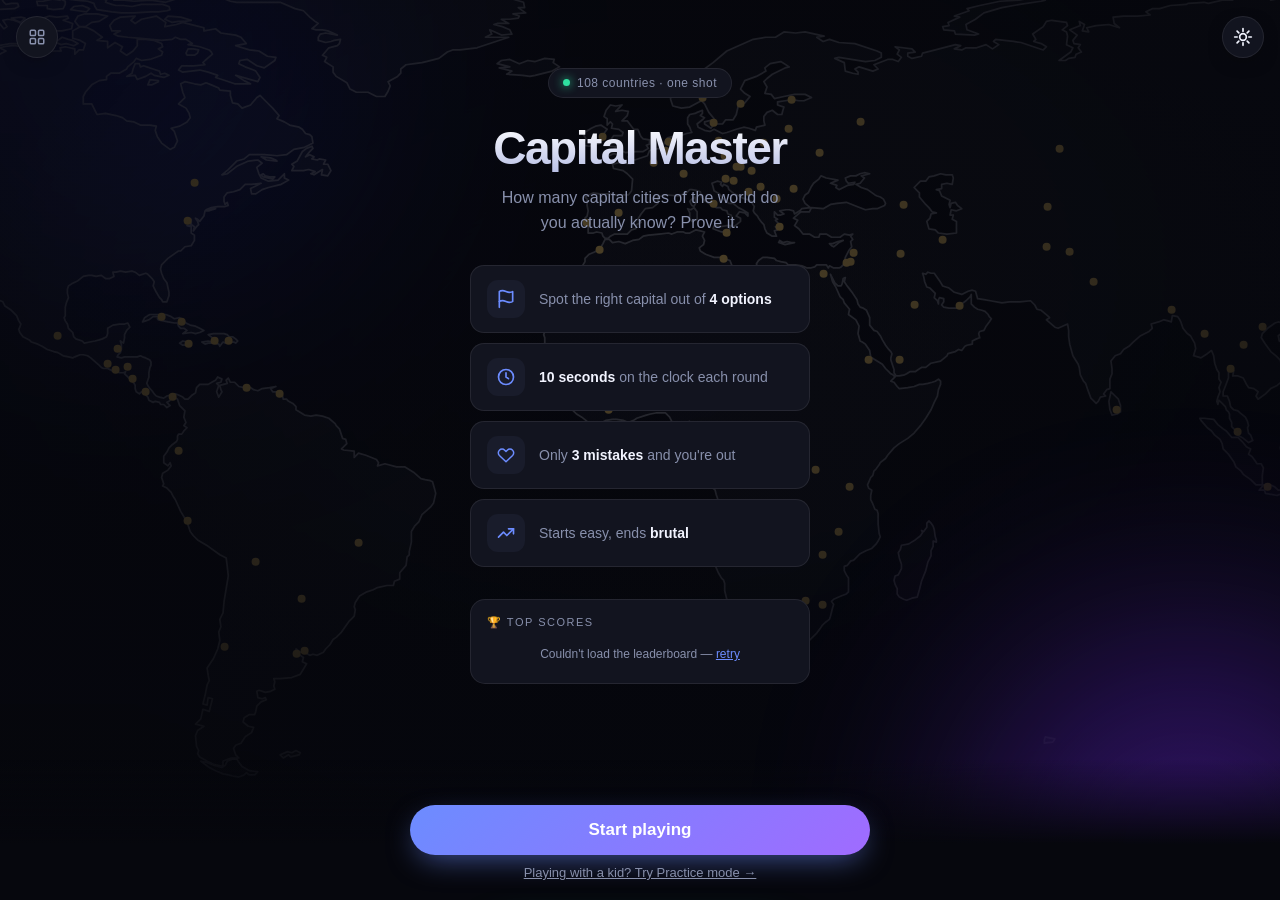
==== commit b91d01da: "feat: randomize cross-promotion to include math-master Each game now randomly promotes one of the ot" ====
--- a/capital-master/index.html
+++ b/capital-master/index.html
@@ -315,15 +315,14 @@
 
   .new-best-banner {
     position: fixed; top: 16px; left: 50%; z-index: 30;
-    transform: translateX(-50%) translateY(-24px);
-    opacity: 0;
+    transform: translateX(-50%) translateY(-140%);
     background: linear-gradient(135deg, var(--gold), #ffb020); color: #3a2200;
     font-weight: 800; font-size: 14px; padding: 10px 20px; border-radius: 999px;
     box-shadow: 0 10px 30px -8px rgba(255,209,102,.6);
-    transition: transform .4s cubic-bezier(.2,.9,.3,1.2), opacity .3s ease;
+    transition: transform .4s cubic-bezier(.2,.9,.3,1.2);
     pointer-events: none; white-space: nowrap;
   }
-  .new-best-banner.show { transform: translateX(-50%) translateY(0); opacity: 1; }
+  .new-best-banner.show { transform: translateX(-50%) translateY(0); }
 
   .timerbar { height: 6px; border-radius: 99px; background: var(--surface-2); overflow: hidden; margin-bottom: 24px; }
   .timerbar i {
@@ -755,8 +754,8 @@
       <div class="promo-card" id="cross-promo" style="display:none">
         <div class="promo-ic" id="promo-ic"></div>
         <div class="promo-body">
-          <div class="promo-h">Know your flags too?</div>
-          <div class="promo-s">Try Flag Master — same streaks, new challenge</div>
+          <div class="promo-h" id="promo-h"></div>
+          <div class="promo-s" id="promo-s"></div>
         </div>
         <div class="promo-arrow">→</div>
       </div>
@@ -781,9 +780,8 @@
 <div class="toast" id="toast"><span id="ic-check"></span>Copied — go challenge your friends</div>
 
 <script>
-const GAMES = [{"id":"flag-master","enabled":true,"outputDir":".","url":"/","assetPrefix":"","icon":"🏁","title":"Flag&nbsp;Master","titlePlain":"Flag Master","tagline":"How many flags of the world do you actually know? Prove it.","storagePrefix":"flagmaster","leaderboardGame":"flags","analyticsId":"flags","gameUrl":"https://vitoraa.github.io/flag-master/","crossPromoUrl":"capital-master/","crossPromoTargetId":"capital-master","crossPromoHeading":"Know your capitals too?","crossPromoBody":"Try Capital Master — same streaks, new map","crossPromoIcon":"globe","arcadeGradient":"radial-gradient(circle at 30% 30%, #6c8cff, #3a4ab0 70%)","itemCount":195,"itemNoun":"countries","unitSingular":"flag","unitPlural":"flags","promptCounterLabel":"Flag","promptCounterLabelPt":"Bandeira","practiceCfgLabel":"Flags","initialTheme":"light","levels":{"1":"Warming up","2":"Getting tricky","3":"Flag nerd zone","4":"Very hard"},"levelsPt":{"1":"A aquecer","2":"A ficar difícil","3":"Fera das bandeiras","4":"Muito difícil"},"trackAnswerEvent":"flag_answered","ranks":[{"min":60,"icon":"globe","emoji":"🌍","en":["World Legend","Do you work at the UN?"],"pt":["Lenda Mundial","Trabalhas na ONU?"]},{"min":40,"icon":"crown","emoji":"🏆","en":["Flag Master","Genuinely elite. Respect."],"pt":["Mestre das Bandeiras","Verdadeiramente de elite. Respeito."]},{"min":25,"icon":"medal","emoji":"🥇","en":["Globetrotter","You know your way around a map."],"pt":["Globetrotter","Sabes mesmo orientar-te num mapa."]},{"min":15,"icon":"medal","emoji":"🥈","en":["Traveler","Solid geography instincts."],"pt":["Viajante","Bom instinto de geografia."]},{"min":8,"icon":"plane","emoji":"🧳","en":["Tourist","Not bad — the world is big."],"pt":["Turista","Nada mau — o mundo é grande."]},{"min":0,"icon":"compass","emoji":"🧭","en":["Lost Tourist","Time to spin the globe some more."],"pt":["Turista Perdido","Hora de rodar mais um pouco o globo."]}]},{"id":"capital-master","enabled":true,"outputDir":"capital-master","url":"capital-master/","assetPrefix":"../","icon":"🌍","title":"Capital&nbsp;Master","titlePlain":"Capital Master","tagline":"How many capital cities of the world do you actually know? Prove it.","storagePrefix":"capitalmaster","leaderboardGame":"capitals","analyticsId":"capital-master","gameUrl":"https://vitoraa.github.io/flag-master/capital-master/","crossPromoUrl":"../","crossPromoTargetId":"flags","crossPromoHeading":"Know your flags too?","crossPromoBody":"Try Flag Master — same streaks, new challenge","crossPromoIcon":"flag","arcadeGradient":"radial-gradient(circle at 30% 30%, #2fe0a0, #12805e 70%)","itemCount":108,"itemNoun":"countries","unitSingular":"capital","unitPlural":"capitals","promptCounterLabel":"Country","practiceCfgLabel":"Countries","initialTheme":"dark","levels":{"1":"Warming up","2":"Getting tricky","3":"Capital nerd zone","4":"Very hard"},"trackAnswerEvent":"capital_answered","ranks":[{"min":60,"icon":"globe","emoji":"🌍","en":["World Legend","Do you work at the UN?"]},{"min":40,"icon":"crown","emoji":"🏆","en":["Capital Master","Genuinely elite. Respect."]},{"min":25,"icon":"medal","emoji":"🥇","en":["Globetrotter","You know your way around a map."]},{"min":15,"icon":"medal","emoji":"🥈","en":["Traveler","Solid geography instincts."]},{"min":8,"icon":"plane","emoji":"🧳","en":["Tourist","Not bad — the world is big."]},{"min":0,"icon":"compass","emoji":"🧭","en":["Lost Tourist","Time to spin the globe some more."]}]},{"id":"math-master","enabled":true,"outputDir":"math-master","url":"math-master/","assetPrefix":"../","icon":"➗","title":"Math&nbsp;Master","titlePlain":"Math Master","tagline":"How fast can you crunch the numbers? Prove it.","storagePrefix":"mathmaster","leaderboardGame":"math","analyticsId":"math-master","gameUrl":"https://vitoraa.github.io/flag-master/math-master/","crossPromoUrl":"../","crossPromoTargetId":"flag-master","crossPromoHeading":"Know your flags too?","crossPromoBody":"Try Flag Master — same streaks, new challenge","crossPromoIcon":"flag","arcadeGradient":"radial-gradient(circle at 30% 30%, #ffb86b, #b3541e 70%)","itemCount":100,"itemCountLabel":"Endless","timerRuleText":"\u003cb>6-18s\u003c/b> on the clock — less on easy, more on hard","itemNoun":"problems","unitSingular":"problem","unitPlural":"problems","promptCounterLabel":"Problem","practiceCfgLabel":"Problems","initialTheme":"light","levels":{"1":"Warming up","2":"Times tables","3":"Leveling up","4":"Getting tricky","5":"Math nerd zone","6":"Very hard","7":"Fill the blank","8":"Two steps","9":"Mind the order","10":"Brain melter"},"trackAnswerEvent":"math_answered","ranks":[{"min":60,"icon":"globe","emoji":"🧮","en":["Math Legend","Are you secretly a calculator?"]},{"min":40,"icon":"crown","emoji":"🏆","en":["Math Master","Genuinely elite. Respect."]},{"min":25,"icon":"medal","emoji":"🥇","en":["Number Cruncher","You chew through equations."]},{"min":15,"icon":"medal","emoji":"🥈","en":["Quick Thinker","Solid mental math instincts."]},{"min":8,"icon":"plane","emoji":"🧠","en":["Warming Up","Not bad — keep at it."]},{"min":0,"icon":"compass","emoji":"🔢","en":["Rusty","Time to dust off the times tables."]}]}];
+const GAMES = [{"id":"flag-master","enabled":true,"outputDir":".","url":"/","assetPrefix":"","icon":"🏁","title":"Flag&nbsp;Master","titlePlain":"Flag Master","tagline":"How many flags of the world do you actually know? Prove it.","storagePrefix":"flagmaster","leaderboardGame":"flags","analyticsId":"flags","gameUrl":"https://vitoraa.github.io/flag-master/","crossPromos":[{"targetId":"capital-master","heading":"Know your capitals too?","body":"Try Capital Master — same streaks, new map","icon":"globe"},{"targetId":"math-master","heading":"Fast at mental math too?","body":"Try Math Master — race the clock","icon":"trend"}],"arcadeGradient":"radial-gradient(circle at 30% 30%, #6c8cff, #3a4ab0 70%)","itemCount":195,"itemNoun":"countries","unitSingular":"flag","unitPlural":"flags","promptCounterLabel":"Flag","promptCounterLabelPt":"Bandeira","practiceCfgLabel":"Flags","initialTheme":"light","levels":{"1":"Warming up","2":"Getting tricky","3":"Flag nerd zone","4":"Very hard"},"levelsPt":{"1":"A aquecer","2":"A ficar difícil","3":"Fera das bandeiras","4":"Muito difícil"},"trackAnswerEvent":"flag_answered","ranks":[{"min":60,"icon":"globe","emoji":"🌍","en":["World Legend","Do you work at the UN?"],"pt":["Lenda Mundial","Trabalhas na ONU?"]},{"min":40,"icon":"crown","emoji":"🏆","en":["Flag Master","Genuinely elite. Respect."],"pt":["Mestre das Bandeiras","Verdadeiramente de elite. Respeito."]},{"min":25,"icon":"medal","emoji":"🥇","en":["Globetrotter","You know your way around a map."],"pt":["Globetrotter","Sabes mesmo orientar-te num mapa."]},{"min":15,"icon":"medal","emoji":"🥈","en":["Traveler","Solid geography instincts."],"pt":["Viajante","Bom instinto de geografia."]},{"min":8,"icon":"plane","emoji":"🧳","en":["Tourist","Not bad — the world is big."],"pt":["Turista","Nada mau — o mundo é grande."]},{"min":0,"icon":"compass","emoji":"🧭","en":["Lost Tourist","Time to spin the globe some more."],"pt":["Turista Perdido","Hora de rodar mais um pouco o globo."]}]},{"id":"capital-master","enabled":true,"outputDir":"capital-master","url":"capital-master/","assetPrefix":"../","icon":"🌍","title":"Capital&nbsp;Master","titlePlain":"Capital Master","tagline":"How many capital cities of the world do you actually know? Prove it.","storagePrefix":"capitalmaster","leaderboardGame":"capitals","analyticsId":"capital-master","gameUrl":"https://vitoraa.github.io/flag-master/capital-master/","crossPromos":[{"targetId":"flag-master","heading":"Know your flags too?","body":"Try Flag Master — same streaks, new challenge","icon":"flag"},{"targetId":"math-master","heading":"Fast at mental math too?","body":"Try Math Master — race the clock","icon":"trend"}],"arcadeGradient":"radial-gradient(circle at 30% 30%, #2fe0a0, #12805e 70%)","itemCount":108,"itemNoun":"countries","unitSingular":"capital","unitPlural":"capitals","promptCounterLabel":"Country","practiceCfgLabel":"Countries","initialTheme":"dark","levels":{"1":"Warming up","2":"Getting tricky","3":"Capital nerd zone","4":"Very hard"},"trackAnswerEvent":"capital_answered","ranks":[{"min":60,"icon":"globe","emoji":"🌍","en":["World Legend","Do you work at the UN?"]},{"min":40,"icon":"crown","emoji":"🏆","en":["Capital Master","Genuinely elite. Respect."]},{"min":25,"icon":"medal","emoji":"🥇","en":["Globetrotter","You know your way around a map."]},{"min":15,"icon":"medal","emoji":"🥈","en":["Traveler","Solid geography instincts."]},{"min":8,"icon":"plane","emoji":"🧳","en":["Tourist","Not bad — the world is big."]},{"min":0,"icon":"compass","emoji":"🧭","en":["Lost Tourist","Time to spin the globe some more."]}]},{"id":"math-master","enabled":true,"outputDir":"math-master","url":"math-master/","assetPrefix":"../","icon":"➗","title":"Math&nbsp;Master","titlePlain":"Math Master","tagline":"How fast can you crunch the numbers? Prove it.","storagePrefix":"mathmaster","leaderboardGame":"math","analyticsId":"math-master","gameUrl":"https://vitoraa.github.io/flag-master/math-master/","crossPromos":[{"targetId":"flag-master","heading":"Know your flags too?","body":"Try Flag Master — same streaks, new challenge","icon":"flag"},{"targetId":"capital-master","heading":"Know your capitals too?","body":"Try Capital Master — same streaks, new map","icon":"globe"}],"arcadeGradient":"radial-gradient(circle at 30% 30%, #ffb86b, #b3541e 70%)","itemCount":100,"itemNoun":"problems","unitSingular":"problem","unitPlural":"problems","promptCounterLabel":"Problem","practiceCfgLabel":"Problems","initialTheme":"light","levels":{"1":"Warming up","2":"Times tables","3":"Leveling up","4":"Getting tricky","5":"Math nerd zone","6":"Very hard"},"trackAnswerEvent":"math_answered","ranks":[{"min":60,"icon":"globe","emoji":"🧮","en":["Math Legend","Are you secretly a calculator?"]},{"min":40,"icon":"crown","emoji":"🏆","en":["Math Master","Genuinely elite. Respect."]},{"min":25,"icon":"medal","emoji":"🥇","en":["Number Cruncher","You chew through equations."]},{"min":15,"icon":"medal","emoji":"🥈","en":["Quick Thinker","Solid mental math instincts."]},{"min":8,"icon":"plane","emoji":"🧠","en":["Warming Up","Not bad — keep at it."]},{"min":0,"icon":"compass","emoji":"🔢","en":["Rusty","Time to dust off the times tables."]}]}];
 const GAME = GAMES.find(g => g.id === "capital-master");
-
 const OTHER_CITIES = {
   "us": ["New York City","Los Angeles","Chicago"],
   "br": ["Rio de Janeiro","São Paulo"],
@@ -1195,7 +1193,9 @@
 const GAME_URL = GAME.gameUrl;
 const PLAYS_KEY = `${GAME.storagePrefix}-games-played`;
 const RATING_GIVEN_KEY = `${GAME.storagePrefix}-rating-given`;
-const CROSS_PROMO_URL = GAME.crossPromoUrl;
+const CROSS_PROMO = GAME.crossPromos[Math.floor(Math.random() * GAME.crossPromos.length)];
+const CROSS_PROMO_TARGET = GAMES.find(g => g.id === CROSS_PROMO.targetId);
+const CROSS_PROMO_URL = relativeUrl(GAME, CROSS_PROMO_TARGET);
 const THEME_KEY = `${GAME.storagePrefix}-theme`;
 const COUNTRIES = GAME.items;
 
@@ -1210,7 +1210,6 @@
 
 let queue = [], round = 0, lives = MAX_LIVES, score = 0;
 let streak = 0, bestStreak = 0, results = [], timerId = null, timeLeft = 0, locked = false, lockedAt = 0, nextRoundTimer = null;
-let roundBudget = ROUND_TIME;
 let newBestAnnounced = false;
 
 let practiceMode = false;
@@ -1264,9 +1263,7 @@
   track("game_started", practiceMode
     ? { mode: "practice", timer: practiceCfg.timer, lives: practiceCfg.lives, difficulty: practiceCfg.difficulty }
     : { mode: "standard" });
-  // Games that supply GAME.nextItem generate problems on demand and run
-  // endlessly, so there is no pool to pre-build.
-  queue = GAME.nextItem ? [] : buildQueue();
+  queue = buildQueue();
   round = 0;
   lives = (practiceMode && practiceCfg.lives === "unlimited") ? Infinity : MAX_LIVES;
   score = 0; streak = 0; bestStreak = 0; results = []; newBestAnnounced = false;
@@ -1365,18 +1362,9 @@
 }
 
 function nextRound() {
-  if (lives <= 0) return endGame();
-  if (!GAME.nextItem && round >= queue.length) return endGame();
+  if (lives <= 0 || round >= queue.length) return endGame();
   locked = false;
-  const answer = GAME.nextItem
-    ? GAME.nextItem({
-        round,
-        streak,
-        score,
-        practiceMode,
-        practiceDifficulty: practiceCfg.difficulty,
-      })
-    : queue[round];
+  const answer = queue[round];
   renderHud(answer);
   $("qnum").textContent = `${(locale === "pt" && GAME.promptCounterLabelPt) || GAME.promptCounterLabel} ${round + 1}`;
   GAME.renderPrompt(answer);
@@ -1390,13 +1378,12 @@
 
   clearInterval(timerId);
   const noTimer = practiceMode && practiceCfg.timer === "off";
-  roundBudget = GAME.roundTime ? GAME.roundTime(answer) : ROUND_TIME;
   if (noTimer) {
     $("timerbar").style.display = "none";
     timeLeft = Infinity;
   } else {
     $("timerbar").style.display = "";
-    timeLeft = roundBudget;
+    timeLeft = ROUND_TIME;
     updateTimerBar();
     timerId = setInterval(() => {
       timeLeft -= 0.1;
@@ -1407,7 +1394,7 @@
 }
 
 function updateTimerBar() {
-  const pct = Math.max(0, timeLeft / roundBudget * 100);
+  const pct = Math.max(0, timeLeft / ROUND_TIME * 100);
   const fill = $("timerfill");
   fill.style.width = pct + "%";
   fill.classList.toggle("danger", timeLeft <= 3);
@@ -1434,14 +1421,6 @@
   const f = $("feedback");
   f.textContent = text;
   f.className = `feedback show ${kind}`;
-}
-
-// Fraction of the round's budget the player used. 1 on timeout, and 1 when
-// the round had no timer at all, so an untimed round can never register as
-// a "fast" answer.
-function timeRatioNow() {
-  if (!Number.isFinite(timeLeft) || roundBudget <= 0) return 1;
-  return Math.min(1, Math.max(0, (roundBudget - timeLeft) / roundBudget));
 }
 
 function answerWith(btn, answer) {
@@ -1483,7 +1462,6 @@
     results.push("no");
     setFeedback(GAME.wrongAnswerText(answer, btn.dataset.key), "bad");
   }
-  if (GAME.onAnswer) GAME.onAnswer(answer, { correct, timedOut: false, timeRatio: timeRatioNow() });
   track(GAME.trackAnswerEvent, { result: correct ? "correct" : "incorrect", country: answer[0], tier: answer[2], streak, score, mode: practiceMode ? "practice" : "standard" });
   renderHud(answer);
   round++;
@@ -1503,7 +1481,6 @@
   lives--; streak = 0;
   results.push("to");
   setFeedback(locale === "pt" ? "Tempo esgotado" : "Out of time", "bad");
-  if (GAME.onAnswer) GAME.onAnswer(answer, { correct: false, timedOut: true, timeRatio: 1 });
   track(GAME.trackAnswerEvent, { result: "timeout", country: answer[0], tier: answer[2], streak, score, mode: practiceMode ? "practice" : "standard" });
   renderHud(answer);
   round++;
@@ -1870,7 +1847,9 @@
 $("streak-flame").innerHTML = ICON.flame;
 $("ic-share").innerHTML = ICON.share;
 $("ic-again").innerHTML = ICON.replay;
-$("promo-ic").innerHTML = ICON[GAME.crossPromoIcon];
+$("promo-ic").innerHTML = ICON[CROSS_PROMO.icon];
+$("promo-h").textContent = CROSS_PROMO.heading;
+$("promo-s").textContent = CROSS_PROMO.body;
 $("ic-check").innerHTML = ICON.check;
 $("quit-btn").innerHTML = ICON.close;
 $("quit-btn").addEventListener("click", quitToStart);
@@ -1963,7 +1942,7 @@
 });
 $("btn-again").addEventListener("click", () => { ensureScoreSaved(); startGame(); });
 $("cross-promo").addEventListener("click", () => {
-  track("cross_promo_clicked", { from: GAME.analyticsId, to: GAME.crossPromoTargetId });
+  track("cross_promo_clicked", { from: GAME.analyticsId, to: CROSS_PROMO_TARGET.analyticsId });
   location.href = CROSS_PROMO_URL;
 });
 $("btn-share").addEventListener("click", async () => {
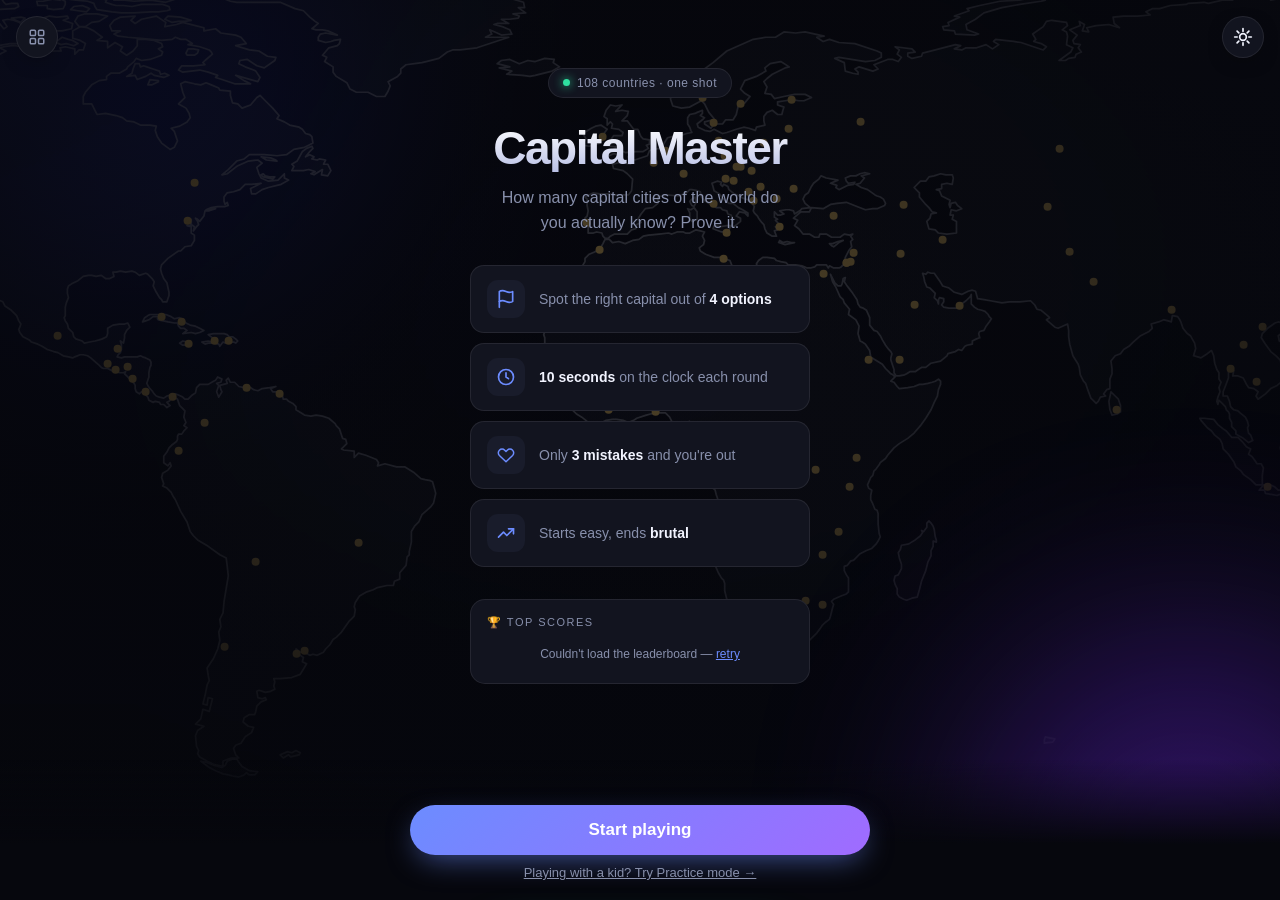
==== commit 6bfa3691: "Merge remote-tracking branch 'origin/main' into claude/math-game-cross-promotion-4a3807 # Conflicts:" ====
--- a/capital-master/index.html
+++ b/capital-master/index.html
@@ -780,8 +780,9 @@
 <div class="toast" id="toast"><span id="ic-check"></span>Copied — go challenge your friends</div>
 
 <script>
-const GAMES = [{"id":"flag-master","enabled":true,"outputDir":".","url":"/","assetPrefix":"","icon":"🏁","title":"Flag&nbsp;Master","titlePlain":"Flag Master","tagline":"How many flags of the world do you actually know? Prove it.","storagePrefix":"flagmaster","leaderboardGame":"flags","analyticsId":"flags","gameUrl":"https://vitoraa.github.io/flag-master/","crossPromos":[{"targetId":"capital-master","heading":"Know your capitals too?","body":"Try Capital Master — same streaks, new map","icon":"globe"},{"targetId":"math-master","heading":"Fast at mental math too?","body":"Try Math Master — race the clock","icon":"trend"}],"arcadeGradient":"radial-gradient(circle at 30% 30%, #6c8cff, #3a4ab0 70%)","itemCount":195,"itemNoun":"countries","unitSingular":"flag","unitPlural":"flags","promptCounterLabel":"Flag","promptCounterLabelPt":"Bandeira","practiceCfgLabel":"Flags","initialTheme":"light","levels":{"1":"Warming up","2":"Getting tricky","3":"Flag nerd zone","4":"Very hard"},"levelsPt":{"1":"A aquecer","2":"A ficar difícil","3":"Fera das bandeiras","4":"Muito difícil"},"trackAnswerEvent":"flag_answered","ranks":[{"min":60,"icon":"globe","emoji":"🌍","en":["World Legend","Do you work at the UN?"],"pt":["Lenda Mundial","Trabalhas na ONU?"]},{"min":40,"icon":"crown","emoji":"🏆","en":["Flag Master","Genuinely elite. Respect."],"pt":["Mestre das Bandeiras","Verdadeiramente de elite. Respeito."]},{"min":25,"icon":"medal","emoji":"🥇","en":["Globetrotter","You know your way around a map."],"pt":["Globetrotter","Sabes mesmo orientar-te num mapa."]},{"min":15,"icon":"medal","emoji":"🥈","en":["Traveler","Solid geography instincts."],"pt":["Viajante","Bom instinto de geografia."]},{"min":8,"icon":"plane","emoji":"🧳","en":["Tourist","Not bad — the world is big."],"pt":["Turista","Nada mau — o mundo é grande."]},{"min":0,"icon":"compass","emoji":"🧭","en":["Lost Tourist","Time to spin the globe some more."],"pt":["Turista Perdido","Hora de rodar mais um pouco o globo."]}]},{"id":"capital-master","enabled":true,"outputDir":"capital-master","url":"capital-master/","assetPrefix":"../","icon":"🌍","title":"Capital&nbsp;Master","titlePlain":"Capital Master","tagline":"How many capital cities of the world do you actually know? Prove it.","storagePrefix":"capitalmaster","leaderboardGame":"capitals","analyticsId":"capital-master","gameUrl":"https://vitoraa.github.io/flag-master/capital-master/","crossPromos":[{"targetId":"flag-master","heading":"Know your flags too?","body":"Try Flag Master — same streaks, new challenge","icon":"flag"},{"targetId":"math-master","heading":"Fast at mental math too?","body":"Try Math Master — race the clock","icon":"trend"}],"arcadeGradient":"radial-gradient(circle at 30% 30%, #2fe0a0, #12805e 70%)","itemCount":108,"itemNoun":"countries","unitSingular":"capital","unitPlural":"capitals","promptCounterLabel":"Country","practiceCfgLabel":"Countries","initialTheme":"dark","levels":{"1":"Warming up","2":"Getting tricky","3":"Capital nerd zone","4":"Very hard"},"trackAnswerEvent":"capital_answered","ranks":[{"min":60,"icon":"globe","emoji":"🌍","en":["World Legend","Do you work at the UN?"]},{"min":40,"icon":"crown","emoji":"🏆","en":["Capital Master","Genuinely elite. Respect."]},{"min":25,"icon":"medal","emoji":"🥇","en":["Globetrotter","You know your way around a map."]},{"min":15,"icon":"medal","emoji":"🥈","en":["Traveler","Solid geography instincts."]},{"min":8,"icon":"plane","emoji":"🧳","en":["Tourist","Not bad — the world is big."]},{"min":0,"icon":"compass","emoji":"🧭","en":["Lost Tourist","Time to spin the globe some more."]}]},{"id":"math-master","enabled":true,"outputDir":"math-master","url":"math-master/","assetPrefix":"../","icon":"➗","title":"Math&nbsp;Master","titlePlain":"Math Master","tagline":"How fast can you crunch the numbers? Prove it.","storagePrefix":"mathmaster","leaderboardGame":"math","analyticsId":"math-master","gameUrl":"https://vitoraa.github.io/flag-master/math-master/","crossPromos":[{"targetId":"flag-master","heading":"Know your flags too?","body":"Try Flag Master — same streaks, new challenge","icon":"flag"},{"targetId":"capital-master","heading":"Know your capitals too?","body":"Try Capital Master — same streaks, new map","icon":"globe"}],"arcadeGradient":"radial-gradient(circle at 30% 30%, #ffb86b, #b3541e 70%)","itemCount":100,"itemNoun":"problems","unitSingular":"problem","unitPlural":"problems","promptCounterLabel":"Problem","practiceCfgLabel":"Problems","initialTheme":"light","levels":{"1":"Warming up","2":"Times tables","3":"Leveling up","4":"Getting tricky","5":"Math nerd zone","6":"Very hard"},"trackAnswerEvent":"math_answered","ranks":[{"min":60,"icon":"globe","emoji":"🧮","en":["Math Legend","Are you secretly a calculator?"]},{"min":40,"icon":"crown","emoji":"🏆","en":["Math Master","Genuinely elite. Respect."]},{"min":25,"icon":"medal","emoji":"🥇","en":["Number Cruncher","You chew through equations."]},{"min":15,"icon":"medal","emoji":"🥈","en":["Quick Thinker","Solid mental math instincts."]},{"min":8,"icon":"plane","emoji":"🧠","en":["Warming Up","Not bad — keep at it."]},{"min":0,"icon":"compass","emoji":"🔢","en":["Rusty","Time to dust off the times tables."]}]}];
+const GAMES = [{"id":"flag-master","enabled":true,"outputDir":".","url":"/","assetPrefix":"","icon":"🏁","title":"Flag&nbsp;Master","titlePlain":"Flag Master","tagline":"How many flags of the world do you actually know? Prove it.","storagePrefix":"flagmaster","leaderboardGame":"flags","analyticsId":"flags","gameUrl":"https://vitoraa.github.io/flag-master/","crossPromos":[{"targetId":"capital-master","heading":"Know your capitals too?","body":"Try Capital Master — same streaks, new map","icon":"globe"},{"targetId":"math-master","heading":"Fast at mental math too?","body":"Try Math Master — race the clock","icon":"trend"}],"arcadeGradient":"radial-gradient(circle at 30% 30%, #6c8cff, #3a4ab0 70%)","itemCount":195,"itemNoun":"countries","unitSingular":"flag","unitPlural":"flags","promptCounterLabel":"Flag","promptCounterLabelPt":"Bandeira","practiceCfgLabel":"Flags","initialTheme":"light","levels":{"1":"Warming up","2":"Getting tricky","3":"Flag nerd zone","4":"Very hard"},"levelsPt":{"1":"A aquecer","2":"A ficar difícil","3":"Fera das bandeiras","4":"Muito difícil"},"trackAnswerEvent":"flag_answered","ranks":[{"min":60,"icon":"globe","emoji":"🌍","en":["World Legend","Do you work at the UN?"],"pt":["Lenda Mundial","Trabalhas na ONU?"]},{"min":40,"icon":"crown","emoji":"🏆","en":["Flag Master","Genuinely elite. Respect."],"pt":["Mestre das Bandeiras","Verdadeiramente de elite. Respeito."]},{"min":25,"icon":"medal","emoji":"🥇","en":["Globetrotter","You know your way around a map."],"pt":["Globetrotter","Sabes mesmo orientar-te num mapa."]},{"min":15,"icon":"medal","emoji":"🥈","en":["Traveler","Solid geography instincts."],"pt":["Viajante","Bom instinto de geografia."]},{"min":8,"icon":"plane","emoji":"🧳","en":["Tourist","Not bad — the world is big."],"pt":["Turista","Nada mau — o mundo é grande."]},{"min":0,"icon":"compass","emoji":"🧭","en":["Lost Tourist","Time to spin the globe some more."],"pt":["Turista Perdido","Hora de rodar mais um pouco o globo."]}]},{"id":"capital-master","enabled":true,"outputDir":"capital-master","url":"capital-master/","assetPrefix":"../","icon":"🌍","title":"Capital&nbsp;Master","titlePlain":"Capital Master","tagline":"How many capital cities of the world do you actually know? Prove it.","storagePrefix":"capitalmaster","leaderboardGame":"capitals","analyticsId":"capital-master","gameUrl":"https://vitoraa.github.io/flag-master/capital-master/","crossPromos":[{"targetId":"flag-master","heading":"Know your flags too?","body":"Try Flag Master — same streaks, new challenge","icon":"flag"},{"targetId":"math-master","heading":"Fast at mental math too?","body":"Try Math Master — race the clock","icon":"trend"}],"arcadeGradient":"radial-gradient(circle at 30% 30%, #2fe0a0, #12805e 70%)","itemCount":108,"itemNoun":"countries","unitSingular":"capital","unitPlural":"capitals","promptCounterLabel":"Country","practiceCfgLabel":"Countries","initialTheme":"dark","levels":{"1":"Warming up","2":"Getting tricky","3":"Capital nerd zone","4":"Very hard"},"trackAnswerEvent":"capital_answered","ranks":[{"min":60,"icon":"globe","emoji":"🌍","en":["World Legend","Do you work at the UN?"]},{"min":40,"icon":"crown","emoji":"🏆","en":["Capital Master","Genuinely elite. Respect."]},{"min":25,"icon":"medal","emoji":"🥇","en":["Globetrotter","You know your way around a map."]},{"min":15,"icon":"medal","emoji":"🥈","en":["Traveler","Solid geography instincts."]},{"min":8,"icon":"plane","emoji":"🧳","en":["Tourist","Not bad — the world is big."]},{"min":0,"icon":"compass","emoji":"🧭","en":["Lost Tourist","Time to spin the globe some more."]}]},{"id":"math-master","enabled":true,"outputDir":"math-master","url":"math-master/","assetPrefix":"../","icon":"➗","title":"Math&nbsp;Master","titlePlain":"Math Master","tagline":"How fast can you crunch the numbers? Prove it.","storagePrefix":"mathmaster","leaderboardGame":"math","analyticsId":"math-master","gameUrl":"https://vitoraa.github.io/flag-master/math-master/","crossPromos":[{"targetId":"flag-master","heading":"Know your flags too?","body":"Try Flag Master — same streaks, new challenge","icon":"flag"},{"targetId":"capital-master","heading":"Know your capitals too?","body":"Try Capital Master — same streaks, new map","icon":"globe"}],"arcadeGradient":"radial-gradient(circle at 30% 30%, #ffb86b, #b3541e 70%)","itemCount":100,"itemCountLabel":"Endless","timerRuleText":"\u003cb>6-18s\u003c/b> on the clock — less on easy, more on hard","itemNoun":"problems","unitSingular":"problem","unitPlural":"problems","promptCounterLabel":"Problem","practiceCfgLabel":"Problems","initialTheme":"light","levels":{"1":"Warming up","2":"Times tables","3":"Leveling up","4":"Getting tricky","5":"Math nerd zone","6":"Very hard","7":"Fill the blank","8":"Two steps","9":"Mind the order","10":"Brain melter"},"trackAnswerEvent":"math_answered","ranks":[{"min":60,"icon":"globe","emoji":"🧮","en":["Math Legend","Are you secretly a calculator?"]},{"min":40,"icon":"crown","emoji":"🏆","en":["Math Master","Genuinely elite. Respect."]},{"min":25,"icon":"medal","emoji":"🥇","en":["Number Cruncher","You chew through equations."]},{"min":15,"icon":"medal","emoji":"🥈","en":["Quick Thinker","Solid mental math instincts."]},{"min":8,"icon":"plane","emoji":"🧠","en":["Warming Up","Not bad — keep at it."]},{"min":0,"icon":"compass","emoji":"🔢","en":["Rusty","Time to dust off the times tables."]}]}];
 const GAME = GAMES.find(g => g.id === "capital-master");
+
 const OTHER_CITIES = {
   "us": ["New York City","Los Angeles","Chicago"],
   "br": ["Rio de Janeiro","São Paulo"],
@@ -1210,6 +1211,7 @@
 
 let queue = [], round = 0, lives = MAX_LIVES, score = 0;
 let streak = 0, bestStreak = 0, results = [], timerId = null, timeLeft = 0, locked = false, lockedAt = 0, nextRoundTimer = null;
+let roundBudget = ROUND_TIME;
 let newBestAnnounced = false;
 
 let practiceMode = false;
@@ -1263,7 +1265,9 @@
   track("game_started", practiceMode
     ? { mode: "practice", timer: practiceCfg.timer, lives: practiceCfg.lives, difficulty: practiceCfg.difficulty }
     : { mode: "standard" });
-  queue = buildQueue();
+  // Games that supply GAME.nextItem generate problems on demand and run
+  // endlessly, so there is no pool to pre-build.
+  queue = GAME.nextItem ? [] : buildQueue();
   round = 0;
   lives = (practiceMode && practiceCfg.lives === "unlimited") ? Infinity : MAX_LIVES;
   score = 0; streak = 0; bestStreak = 0; results = []; newBestAnnounced = false;
@@ -1362,9 +1366,18 @@
 }
 
 function nextRound() {
-  if (lives <= 0 || round >= queue.length) return endGame();
+  if (lives <= 0) return endGame();
+  if (!GAME.nextItem && round >= queue.length) return endGame();
   locked = false;
-  const answer = queue[round];
+  const answer = GAME.nextItem
+    ? GAME.nextItem({
+        round,
+        streak,
+        score,
+        practiceMode,
+        practiceDifficulty: practiceCfg.difficulty,
+      })
+    : queue[round];
   renderHud(answer);
   $("qnum").textContent = `${(locale === "pt" && GAME.promptCounterLabelPt) || GAME.promptCounterLabel} ${round + 1}`;
   GAME.renderPrompt(answer);
@@ -1378,12 +1391,13 @@
 
   clearInterval(timerId);
   const noTimer = practiceMode && practiceCfg.timer === "off";
+  roundBudget = GAME.roundTime ? GAME.roundTime(answer) : ROUND_TIME;
   if (noTimer) {
     $("timerbar").style.display = "none";
     timeLeft = Infinity;
   } else {
     $("timerbar").style.display = "";
-    timeLeft = ROUND_TIME;
+    timeLeft = roundBudget;
     updateTimerBar();
     timerId = setInterval(() => {
       timeLeft -= 0.1;
@@ -1394,7 +1408,7 @@
 }
 
 function updateTimerBar() {
-  const pct = Math.max(0, timeLeft / ROUND_TIME * 100);
+  const pct = Math.max(0, timeLeft / roundBudget * 100);
   const fill = $("timerfill");
   fill.style.width = pct + "%";
   fill.classList.toggle("danger", timeLeft <= 3);
@@ -1421,6 +1435,14 @@
   const f = $("feedback");
   f.textContent = text;
   f.className = `feedback show ${kind}`;
+}
+
+// Fraction of the round's budget the player used. 1 on timeout, and 1 when
+// the round had no timer at all, so an untimed round can never register as
+// a "fast" answer.
+function timeRatioNow() {
+  if (!Number.isFinite(timeLeft) || roundBudget <= 0) return 1;
+  return Math.min(1, Math.max(0, (roundBudget - timeLeft) / roundBudget));
 }
 
 function answerWith(btn, answer) {
@@ -1462,6 +1484,7 @@
     results.push("no");
     setFeedback(GAME.wrongAnswerText(answer, btn.dataset.key), "bad");
   }
+  if (GAME.onAnswer) GAME.onAnswer(answer, { correct, timedOut: false, timeRatio: timeRatioNow() });
   track(GAME.trackAnswerEvent, { result: correct ? "correct" : "incorrect", country: answer[0], tier: answer[2], streak, score, mode: practiceMode ? "practice" : "standard" });
   renderHud(answer);
   round++;
@@ -1481,6 +1504,7 @@
   lives--; streak = 0;
   results.push("to");
   setFeedback(locale === "pt" ? "Tempo esgotado" : "Out of time", "bad");
+  if (GAME.onAnswer) GAME.onAnswer(answer, { correct: false, timedOut: true, timeRatio: 1 });
   track(GAME.trackAnswerEvent, { result: "timeout", country: answer[0], tier: answer[2], streak, score, mode: practiceMode ? "practice" : "standard" });
   renderHud(answer);
   round++;
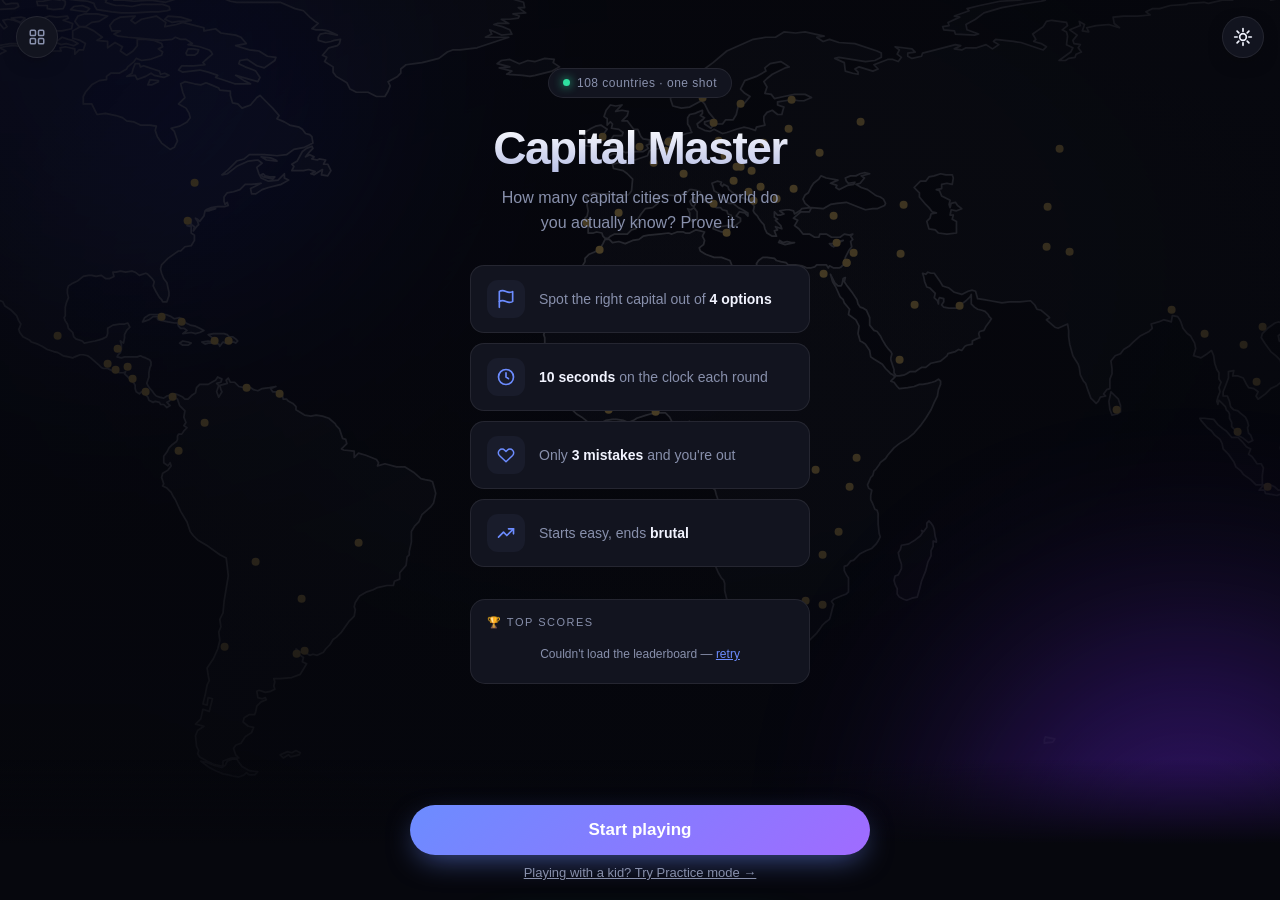
==== commit 3bfa2e12: "Merge 6bfa369184239ed78d3e666b5f41ba564d35d09f into 79daf227e65040237a31ccaa9fcacb5e67c31c36" ====
--- a/capital-master/index.html
+++ b/capital-master/index.html
@@ -315,14 +315,15 @@
 
   .new-best-banner {
     position: fixed; top: 16px; left: 50%; z-index: 30;
-    transform: translateX(-50%) translateY(-140%);
+    transform: translateX(-50%) translateY(-24px);
+    opacity: 0;
     background: linear-gradient(135deg, var(--gold), #ffb020); color: #3a2200;
     font-weight: 800; font-size: 14px; padding: 10px 20px; border-radius: 999px;
     box-shadow: 0 10px 30px -8px rgba(255,209,102,.6);
-    transition: transform .4s cubic-bezier(.2,.9,.3,1.2);
+    transition: transform .4s cubic-bezier(.2,.9,.3,1.2), opacity .3s ease;
     pointer-events: none; white-space: nowrap;
   }
-  .new-best-banner.show { transform: translateX(-50%) translateY(0); }
+  .new-best-banner.show { transform: translateX(-50%) translateY(0); opacity: 1; }
 
   .timerbar { height: 6px; border-radius: 99px; background: var(--surface-2); overflow: hidden; margin-bottom: 24px; }
   .timerbar i {
